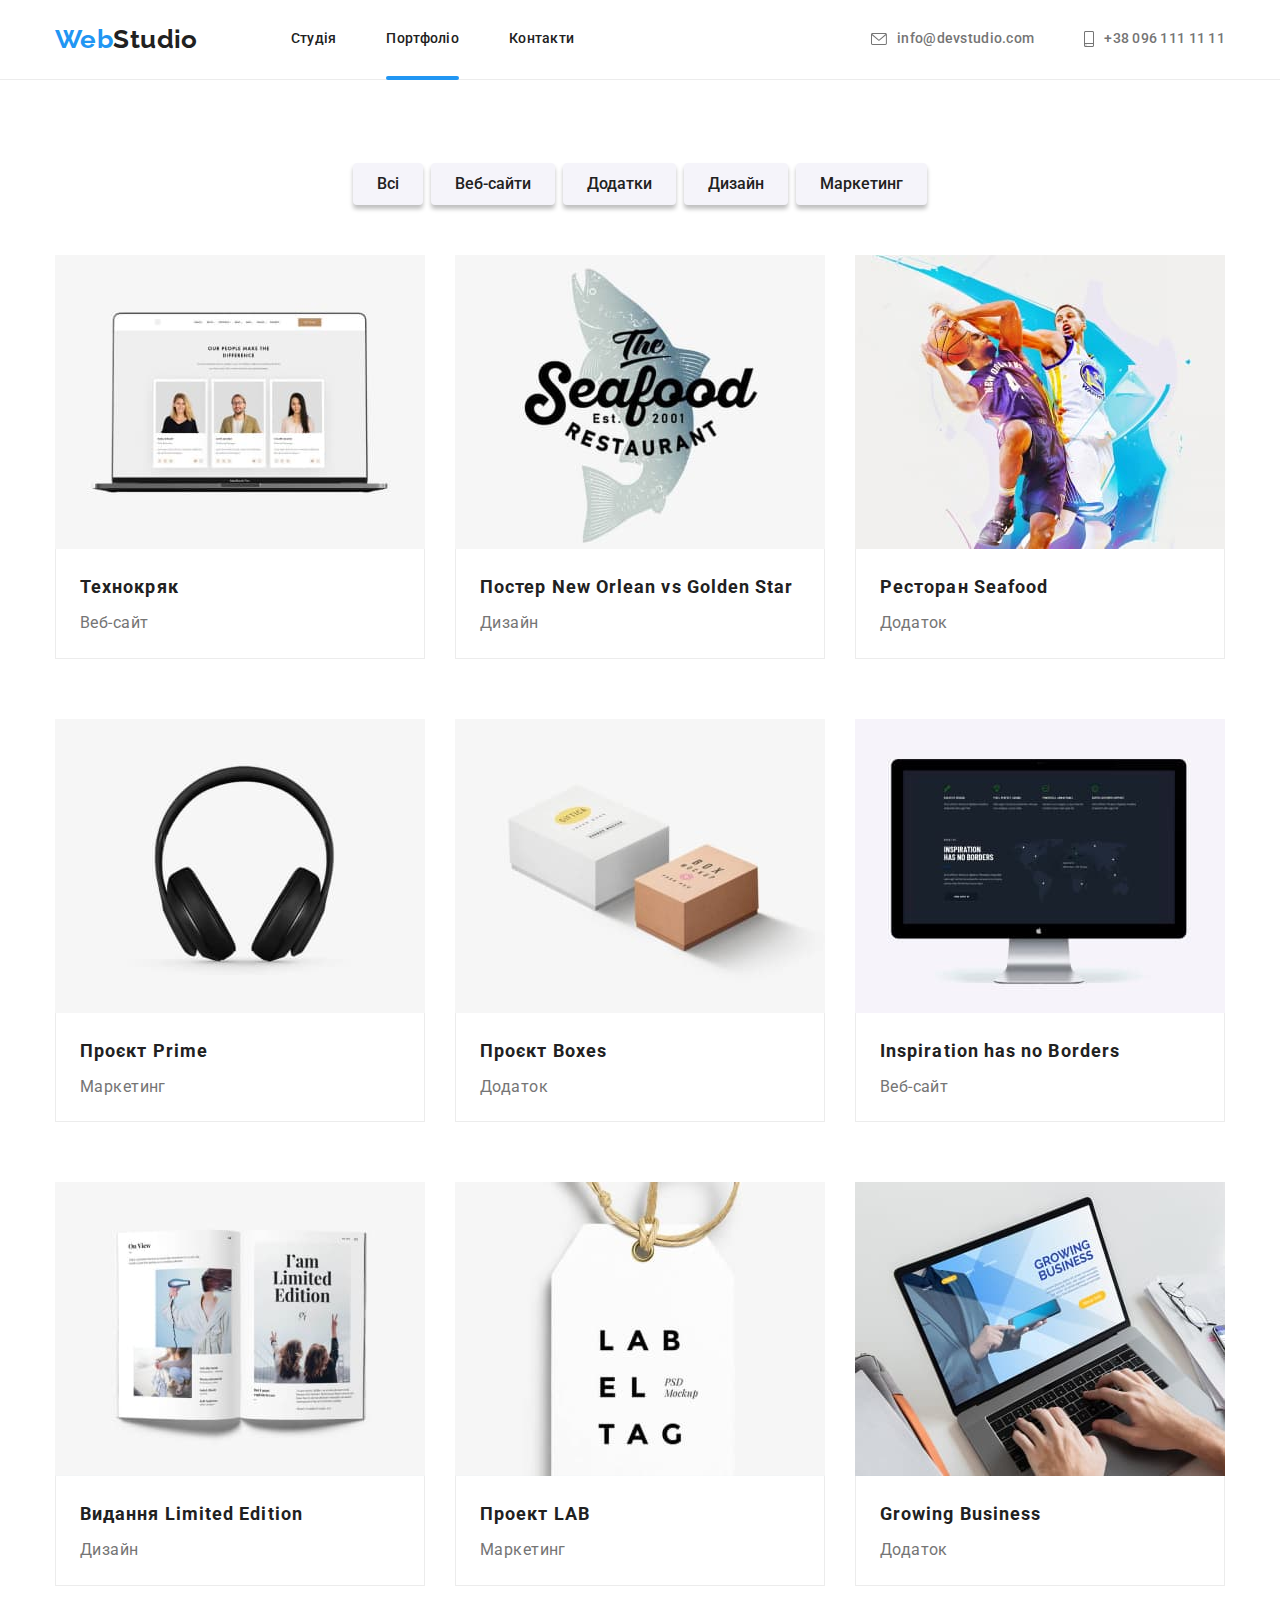
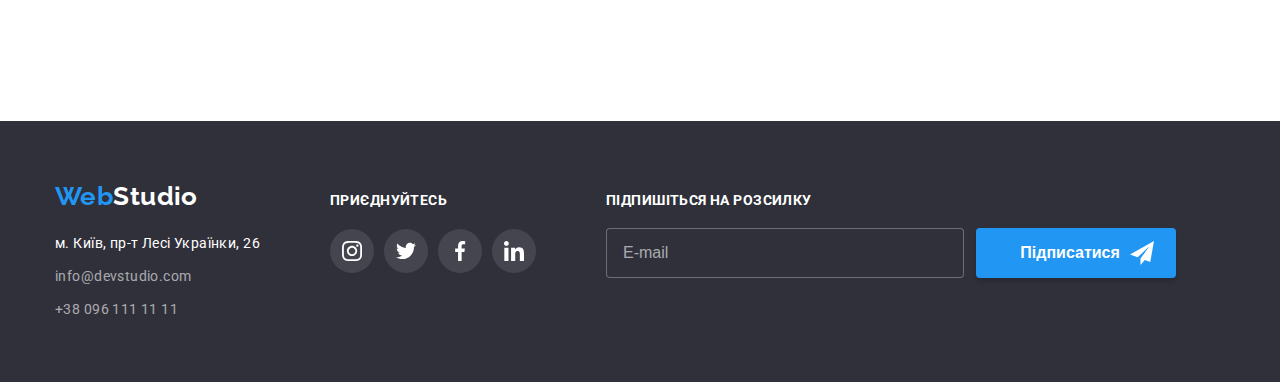
==== portfolio.html @ aa318223 "start" ====
<!DOCTYPE html>
<html lang="uk">
  <head>
    <meta charset="UTF-8" />
    <meta http-equiv="X-UA-Compatible" content="IE=edge" />
    <meta name="viewport" content="width=device-width, initial-scale=1.0" />
    <title>Портфоліо</title>
    <link rel="preconnect" href="https://fonts.googleapis.com" />
    <link rel="preconnect" href="https://fonts.gstatic.com" crossorigin />
    <link
      href="https://fonts.googleapis.com/css2?family=Raleway:wght@700&family=Roboto:wght@400;500;700;900&display=swap"
      rel="stylesheet"
    />
    <link rel="stylesheet" href="./css/styles.css" />
    <link rel="stylesheet" href="./css/main.min.css" />
  </head>
  <body>
    <!--header-->
    <header class="header-page">
      <div class="container">
        <a href="./index.html" class="logo header-logo "
          ><span class="web-logo">Web</span>Studio</a
        >
        <nav class="menu">
          <ul class="menu__list">
            <li class="menu__item">
              <a href="./index.html" class="menu__link menu__text">Студія</a>
            </li>
            <li class="menu__item">
              <a href="./portfolio.html" class="menu__link menu__text current-link"
                >Портфоліо</a
              >
            </li>
            <li class="menu__item">
              <a href="#" class="menu__link menu__text">Контакти</a>
            </li>
          </ul>
        </nav>
        <ul class="header-contacts__list">
          <li class="header-contacts__item">
            <a
              href="mailto:info@devstudio.com"
              class="header-contacts__mail-design menu__text link-design"
            >
              <svg class="header-contacts__icon header-contacts__icon--right" width="16" height="12">
                <use href="./img/icons.svg#icon-envelope"></use>
              </svg>
              info@devstudio.com</a
            >
          </li>
          <li class="header-contacts__item">
            <a href="tel:+380961111111" class="header-contacts__tel-design menu__text link-design">
              <svg class="header-contacts__icon header-contacts__icon--right" width="10" height="16">
                <use href="./img/icons.svg#icon-smartphone"></use>
              </svg>
              +38 096 111 11 11</a
            >
          </li>
        </ul>
      </div>
    </header>
    <main>
      <!--Фільтр робіт-->
      <section class="work-filtr">
        <div class="container">
          <!--Скритий заголовок-->
          <h1 class="work-filtr-title visual-hidden">Вибрати сферу робіт</h1>
          <ul class="work-filtr-list">
            <li class="work-filtr-item">
              <button type="button" class="btn-color btn-design">Всі</button>
            </li>
            <li class="work-filtr-item">
              <button type="button" class="btn-color btn-design">Веб-сайти</button>
            </li>
            <li class="work-filtr-item">
              <button type="button" class="btn-color btn-design">Додатки</button>
            </li>
            <li class="work-filtr-item">
              <button type="button" class="btn-color btn-design">Дизайн</button>
            </li>
            <li class="work-filtr-item">
              <button type="button" class="btn-color btn-design">Маркетинг</button>
            </li>
          </ul>
          <ul class="project-example-list">
            <li class="project-example-item">
              <a
                href="#"
                target="_blank"
                rel="noopener noreferrer"
                class="project-example-link"
              >
                <div class="card-wrap project-slider">
                  <img
                    class="work-image"
                    src="./img/img-5.jpg"
                    alt="Технокряк"
                    width="370"
                    height="294"
                  />
                  <p class="project-slider-text">
                    Ресурс пропонує комплексні пропозиції з різним рівнем функціоналу та
                    сервісів. Все це дозволить відвідувачу отримати вичерпні відомості про
                    компанію чи приватну особу.
                  </p>
                </div>
                <div class="text-border">
                  <h2 class="project-title">Технокряк</h2>
                  <p class="project-text">Веб-сайт</p>
                </div>
              </a>
            </li>
            <li class="project-example-item">
              <a
                href="#"
                target="_blank"
                rel="noopener noreferrer"
                class="project-example-link"
              >
                <div class="card-wrap project-slider">
                  <img
                    src="./img/img-6.jpg"
                    alt="Постер Нью-Орлеан"
                    width="370"
                    height="294"
                  />
                  <p class="project-slider-text">
                    Ресурс пропонує комплексні пропозиції з різним рівнем функціоналу та
                    сервісів. Все це дозволить відвідувачу отримати вичерпні відомості про
                    компанію чи приватну особу.
                  </p>
                </div>
                <div class="text-border">
                  <h2 class="project-title">Постер New Orlean vs Golden Star</h2>
                  <p class="project-text">Дизайн</p>
                </div>
              </a>
            </li>
            <li class="project-example-item">
              <a
                href="#"
                target="_blank"
                rel="noopener noreferrer"
                class="project-example-link"
              >
                <div class="card-wrap project-slider">
                  <img
                    src="./img/img-7.jpg"
                    alt="Ресторан рибний"
                    width="370"
                    height="294"
                  />
                  <p class="project-slider-text">
                    Ресурс пропонує комплексні пропозиції з різним рівнем функціоналу та
                    сервісів. Все це дозволить відвідувачу отримати вичерпні відомості про
                    компанію чи приватну особу.
                  </p>
                </div>
                <div class="text-border">
                  <h2 class="project-title">Ресторан Seafood</h2>
                  <p class="project-text">Додаток</p>
                </div>
              </a>
            </li>
            <li class="project-example-item">
              <a
                href="#"
                target="_blank"
                rel="noopener noreferrer"
                class="project-example-link"
              >
                <div class="card-wrap project-slider">
                  <img
                    src="./img/img-8.jpg"
                    alt="Проєкт прайм"
                    width="370"
                    height="294"
                  />
                  <p class="project-slider-text">
                    Ресурс пропонує комплексні пропозиції з різним рівнем функціоналу та
                    сервісів. Все це дозволить відвідувачу отримати вичерпні відомості про
                    компанію чи приватну особу.
                  </p>
                </div>
                <div class="text-border">
                  <h2 class="project-title">Проєкт Prime</h2>
                  <p class="project-text">Маркетинг</p>
                </div>
              </a>
            </li>
            <li class="project-example-item">
              <a
                href="#"
                target="_blank"
                rel="noopener noreferrer"
                class="project-example-link"
              >
                <div class="card-wrap project-slider">
                  <img
                    src="./img/img-9.jpg"
                    alt="Проєкт боксес"
                    width="370"
                    height="294"
                  />
                  <p class="project-slider-text">
                    Ресурс пропонує комплексні пропозиції з різним рівнем функціоналу та
                    сервісів. Все це дозволить відвідувачу отримати вичерпні відомості про
                    компанію чи приватну особу.
                  </p>
                </div>
                <div class="text-border">
                  <h2 class="project-title">Проєкт Boxes</h2>
                  <p class="project-text">Додаток</p>
                </div>
              </a>
            </li>
            <li class="project-example-item">
              <a
                href="#"
                target="_blank"
                rel="noopener noreferrer"
                class="project-example-link"
              >
                <div class="card-wrap project-slider">
                  <img
                    src="./img/img-10.jpg"
                    alt="у натхнення немає меж"
                    width="370"
                    height="294"
                  />
                  <p class="project-slider-text">
                    Ресурс пропонує комплексні пропозиції з різним рівнем функціоналу та
                    сервісів. Все це дозволить відвідувачу отримати вичерпні відомості про
                    компанію чи приватну особу.
                  </p>
                </div>
                <div class="text-border">
                  <h2 class="project-title">Inspiration has no Borders</h2>
                  <p class="project-text">Веб-сайт</p>
                </div>
              </a>
            </li>
            <li class="project-example-item">
              <a
                href="#"
                target="_blank"
                rel="noopener noreferrer"
                class="project-example-link"
              >
                <div class="card-wrap project-slider">
                  <img
                    src="./img/img-11.jpg"
                    alt="Видання лімітед едішн"
                    width="370"
                    height="294"
                  />
                  <p class="project-slider-text">
                    Ресурс пропонує комплексні пропозиції з різним рівнем функціоналу та
                    сервісів. Все це дозволить відвідувачу отримати вичерпні відомості про
                    компанію чи приватну особу.
                  </p>
                </div>
                <div class="text-border">
                  <h2 class="project-title">Видання Limited Edition</h2>
                  <p class="project-text">Дизайн</p>
                </div>
              </a>
            </li>
            <li class="project-example-item">
              <a
                href="#"
                target="_blank"
                rel="noopener noreferrer"
                class="project-example-link"
              >
                <div class="card-wrap project-slider">
                  <img src="./img/img-12.jpg" alt="Проект ЛАБ" width="370" height="294" />
                  <p class="project-slider-text">
                    Ресурс пропонує комплексні пропозиції з різним рівнем функціоналу та
                    сервісів. Все це дозволить відвідувачу отримати вичерпні відомості про
                    компанію чи приватну особу.
                  </p>
                </div>
                <div class="text-border">
                  <h2 class="project-title">Проект LAB</h2>
                  <p class="project-text">Маркетинг</p>
                </div>
              </a>
            </li>
            <li class="project-example-item">
              <a
                href="#"
                target="_blank"
                rel="noopener noreferrer"
                class="project-example-link"
              >
                <div class="card-wrap project-slider">
                  <img
                    src="./img/img-13.jpg"
                    alt="Зростаючий бізнес"
                    width="370"
                    height="294"
                  />
                  <p class="project-slider-text">
                    Ресурс пропонує комплексні пропозиції з різним рівнем функціоналу та
                    сервісів. Все це дозволить відвідувачу отримати вичерпні відомості про
                    компанію чи приватну особу.
                  </p>
                </div>
                <div class="text-border">
                  <h2 class="project-title">Growing Business</h2>
                  <p class="project-text">Додаток</p>
                </div>
              </a>
            </li>
          </ul>
        </div>
      </section>
    </main>
    <!--Футер-->
    <footer class="footer-design">
      <div class="container footer-section">
        <div class="footer-menu">
          <a href="./index.html" class="logo footer-menu__logo"
            ><span class="web-logo">Web</span>Studio</a
          >
          <address class="footer-address footer-address--top">
            <ul class="footer-address__list">
              <li class="footer-address__item">
                <a
                  class="footer-address__contacts link-design"
                  href="https://goo.gl/maps/CPtrU1FHBa2aNyZL9"
                  target="_blank"
                  rel="noopener noreferrer"
                >
                  <span class="footer-address__street">м. Київ, пр-т Лесі Українки, 26</span></a
                >
              </li>
              <li class="footer-address__item">
                <a
                  href="mailto:info@devstudio.com"
                  class="footer-address__mail footer-address--decoration"
                  >info@devstudio.com</a
                >
              </li>
              <li class="footer-address__item">
                <a href="tel:+380961111111" class="footer-address__tel footer-address--decoration"
                  >+38 096 111 11 11</a
                >
              </li>
            </ul>
          </address>
        </div>
        <div class="socials-section">
          <h2 class="socials-section__title">Приєднуйтесь</h2>
          <ul class="socials-section__list list">
            <li class="socials-section__item">
              <a href="#" class="socials-section__link link">
                <svg class="socials-section__icon" width="20" height="20">
                  <use href="./img/icons.svg#icon-instagram"></use></svg
              ></a>
            </li>
            <li>
              <a href="#" class="socials-section__link link">
                <svg class="socials-section__icon" width="20" height="20">
                  <use href="./img/icons.svg#icon-twitter"></use></svg
              ></a>
            </li>
            <li>
              <a href="#" class="socials-section__link link">
                <svg class="socials-section__icon" width="20" height="20">
                  <use href="./img/icons.svg#icon-facebook"></use></svg
              ></a>
            </li>
            <li>
              <a href="#" class="socials-section__link link">
                <svg class="socials-section__icon" width="20" height="20">
                  <use href="./img/icons.svg#icon-linkedin"></use></svg
              ></a>
            </li>
          </ul>
        </div>
        <div class="footer-subscr">
            <p class="footer-subscr__title">Підпишіться на розсилку</p>
            <form>
              <div class="footer-subscr__form footer-subscr__form--top">
              <input 
              type="mail" 
              name="user_email" 
              placeholder="E-mail" 
              class="footer-subscr__text footer-subscr__text--right"/>
            <button type="submit" class="footer-subscr__btn">Підписатися
            <svg class="footer-subscr__icon footer-subscr__icon--left" width="24" height="24">
              <use href="./img/icons.svg#icon-icon-send"></use>
            </svg>
          </button>
          </div>
        </form>
        </div>
      </div>
    </footer>
  </body>
</html>
---- css/main.min.css ----
:root{--color-one--: #ffffff;--color-two--: #2196f3;--color-three--: #212121;--color-four--: #757575;--color-five--: #f5f4fa}.checkbox-text span,.form-btn,.modal-button,.footer-subscr__btn,.socials-section__link,.footer-section,.our-clients__link,.team-member__soc-link,.properties__icon,.header-contacts__mail-design,.header-contacts__tel-design,.header-contacts__item,.header-page .container,.menu__list{display:flex;align-items:center}.socials-section__title,.properties__title,.menu__text{font-size:14px;line-height:1.14}html{box-sizing:border-box}*,*::after,*::before{box-sizing:border-box}body{font-family:"Roboto",sans-serif;font-size:14px;letter-spacing:.03em;color:var(--color-three--);background-color:var(--color-one--);margin:0}ul{list-style:none;padding:0;margin:0}img{display:block;max-width:100%;height:auto}.current-link{color:var(--color-two--)}.container{width:1200px;margin-right:auto;margin-left:auto;padding-left:15px;padding-right:15px}.header-page{height:80px;border-bottom:1px solid #ececec;padding-top:24px;padding-bottom:24px}.menu__text{font-weight:500;letter-spacing:.02em}.logo{font-family:Raleway,sans-serif;font-weight:700;font-size:26px;line-height:1.19;text-decoration:none}.footer-menu__logo,.web-logo{color:var(--color-one--)}.header-logo{color:var(--color-three--);margin-right:93px;align-items:center}.menu__item:not(:last-child){margin-right:50px}.header-page{-moz-column-gap:30px;column-gap:30px}.header-contacts__list{margin-left:auto}.header-page .header-contacts__list{display:flex;-moz-column-gap:50px;column-gap:50px}.header-contacts__item{background-color:rgba(0,0,0,0);justify-items:center;fill:var(--color-four--)}.header-contacts__item:hover,.header-contacts__item:focus{background-color:var(--color-one--);fill:var(--color-two--)}.header-contacts__icon--right{margin-right:10px}.link-design{color:var(--color-four--);text-decoration:none;transition:background-color 250ms cubic-bezier(0.4, 0, 0.2, 1)}.menu__link{color:var(--color-three--);display:block;text-decoration:none;position:relative;transition:background-color 250ms cubic-bezier(0.4, 0, 0.2, 1)}.menu__link.current-link::after{content:"";display:block;width:100%;height:4px;border-radius:2px;background-color:var(--color-two--);position:absolute;left:0;bottom:-33px}.menu__link:hover,.menu__link:focus,.web-logo,.link-design:hover,.link-design:focus,.mail-design:hover,.mail-design:focus,.tel-design:hover,.tel-design:focus{color:var(--color-two--)}.mail-design,.tel-design{color:var(--color-four--)}.heroe-section{height:600px;background-image:linear-gradient(rgba(47, 48, 58, 0.4), rgba(47, 48, 58, 0.4)),url(../img/hero-bg.jpg);background-color:#c4c4c4;padding:200px 0px;text-align:center;margin-left:auto;margin-right:auto}.heroe-section__title{font-weight:900;font-size:44px;line-height:1.36;letter-spacing:.06em;text-transform:uppercase;color:var(--color-one--);max-width:696px;display:inline-block;margin:0}.heroe-section__container{width:696px}.heroe-section__button{font-family:inherit;font-weight:700;font-size:16px;line-height:1.87;letter-spacing:.06em;color:var(--color-one--);background-color:var(--color-two--);cursor:pointer;border-radius:4px;border:rgba(0,0,0,0);padding:10px 25px;display:inline-block;text-align:center;transition:background-color 250ms cubic-bezier(0.4, 0, 0.2, 1)}.heroe-section__button--top{margin-top:30px}.heroe-section__button:hover,.heroe-section__button:focus{background-color:#188ce8;box-shadow:0px 4px 4px rgba(0,0,0,.25)}.visual-hidden{position:absolute;white-space:nowrap;width:1px;height:1px;overflow:hidden;border:0;padding:0;clip:rect(0 0 0 0);-webkit-clip-path:inset(50%);clip-path:inset(50%);margin:-1px}.activity__title{font-family:inherit;font-weight:700;font-size:36px;line-height:1.16}.activity__title--position{margin-top:0;margin-bottom:50px;text-align:center}.properties{padding-top:57px;padding-bottom:94px}.properties__list{display:flex;-moz-column-gap:30px;column-gap:30px}.properties__list .properties__item{width:calc((100% - 90px)/4);justify-content:center}.properties__title{font-weight:700;text-transform:uppercase}.properties__title--down-position{margin-bottom:10px}.properties__text{font-weight:400;font-size:14px;line-height:1.71;color:var(--color-four--);margin-bottom:0;margin-top:0}.properties__icon{margin-bottom:30px;background-color:#f5f4fa;border-radius:4px;margin-left:auto;margin-right:auto;justify-content:center;width:270px;height:120px}.activity{padding-bottom:94px}.activity__list{display:flex;-moz-column-gap:30px;column-gap:30px;flex-direction:row}.activity__text{display:flex;font-family:inherit;font-size:14px;font-weight:700;text-transform:uppercase;line-height:1.17;color:var(--color-one--);background-color:rgba(47,48,58,.8);height:70px;width:100%;margin:0;padding-top:27px;padding-bottom:27px;justify-content:center;position:absolute;bottom:0;right:0}.activity__item{width:calc((100% - 60px)/3);position:relative}.team-section{background-color:var(--color-five--);padding-bottom:94px;padding-top:94px}.team-section__title{font-family:inherit;font-weight:700;font-size:36px;line-height:1.16}.team-section__title--position{margin-top:0;margin-bottom:50px;text-align:center}.team__list{display:flex;-moz-column-gap:30px;column-gap:30px}.team__item{background-color:#fff;width:calc((100% - 90px)/4);border-bottom-left-radius:4px;border-bottom-right-radius:4px;box-shadow:0px 1px 3px rgba(0,0,0,.12),0px 1px 1px rgba(0,0,0,.14),0px 2px 1px rgba(0,0,0,.2)}.team-member{padding-bottom:30px;padding-top:30px}.team-member__soc-list{display:flex;justify-content:center;gap:10px}.team-member__soc-icon{fill:#afb1b8;transition:fill 250ms cubic-bezier(0.4, 0, 0.2, 1)}.team-member__soc-link{width:44px;height:44px;border-radius:50%;background-color:rgba(0,0,0,0);justify-content:center;transition:background-color 250ms cubic-bezier(0.4, 0, 0.2, 1),fill 250ms cubic-bezier(0.4, 0, 0.2, 1)}.team-member__soc-link:hover,.team-member__soc-link:focus{background-color:var(--color-two--)}.team-member__soc-link:hover .team-member__soc-icon,.team-member__soc-link:focus .team-member__soc-icon{fill:#fff}.team-member__name{font-weight:500;font-size:16px;line-height:1.18;margin-top:0;text-align:center}.team-member__name--bottom{margin-bottom:10px}.team-member__position{font-size:16px;line-height:1.18;color:var(--color-four--);margin:0;text-align:center}.team-member__position--bottom{margin-bottom:16px}.our-clients{padding-top:94px;padding-bottom:94px}.our-clients_title{font-family:inherit;font-weight:700;font-size:36px;line-height:1.16}.our-clients_title--position{margin-top:0;margin-bottom:50px;text-align:center}.our-clients__list{display:flex;-moz-column-gap:30px;column-gap:30px}.our-clients__item{width:170px}.our-clients__link{border:1px solid #afb1b8;border-radius:4px;width:100%;height:92px;justify-content:center;fill:#afb1b8;transition:background-color 250ms cubic-bezier(0.4, 0, 0.2, 1),fill 250ms cubic-bezier(0.4, 0, 0.2, 1),border 250ms cubic-bezier(0.4, 0, 0.2, 1)}.our-clients__link:hover,.our-clients__link:focus{fill:var(--color-two--);border:1px solid var(--color-two--)}.footer-design{background-color:#2f303a;padding-top:60px;padding-bottom:60px}.footer-section{align-items:baseline;gap:70px}.footer-address__item:not(:last-child){margin-top:0px;margin-bottom:9px}.footer-address--top{margin-top:20px}.footer-address__contacts{font-family:inherit;font-size:14px;line-height:1.71;display:inline-block}.footer-address__street{color:var(--color-one--);font-style:normal;transition:color 250ms cubic-bezier(0.4, 0, 0.2, 1)}.footer-address__mail,.footer-address__tel{font-family:inherit;font-style:normal;font-size:14px;line-height:1.71;color:rgba(255,255,255,.6);transition:color 250ms cubic-bezier(0.4, 0, 0.2, 1)}.footer-address--decoration{text-decoration:none}.footer-address__mail:hover,.footer-address__mail:focus,.footer-address__tel:hover,.footer-address__tel:focus,.footer-address__street:hover,.footer-address__street:focus{color:var(--color-two--)}.socials-section{width:206px}.socials-section__title{font-family:inherit;font-weight:700;color:var(--color-one--);text-transform:uppercase;justify-content:center;margin-top:0;margin-bottom:0}.socials-section__list{display:flex;justify-content:center;-moz-column-gap:10px;column-gap:10px;margin-top:20px}.socials-section__icon{fill:var(--color-one--)}.socials-section__link{width:44px;height:44px;border-radius:50%;background-color:rgba(255,255,255,.1);justify-content:center;transition:background-color 250ms cubic-bezier(0.4, 0, 0.2, 1),fill 250ms cubic-bezier(0.4, 0, 0.2, 1)}.socials-section__link:hover,.socials-section__link:focus{background-color:var(--color-two--)}.socials-section__link:hover .socials-section__icon,.socials-section__link:focus .socials-section__icon{fill:#fff}.footer-subscr__form{display:flex;width:570px}.footer-subscr__form--top{margin-top:20px}.footer-subscr__title{font-size:14px;font-weight:700;color:var(--color-one--);margin-top:0;margin-bottom:0px;text-transform:uppercase}.footer-subscr__text{display:block;width:358px;height:50px;color:var(--color-one--);background-color:#2f303a;border:1px solid rgba(255,255,255,.3);border-radius:4px;padding-left:16px;padding-top:15px;padding-bottom:15px}.footer-subscr__text--right{margin-right:12px}.footer-subscr__text:focus{border:1px solid var(--color-two--);outline:rgba(0,0,0,0)}.footer-subscr__text::-moz-placeholder{font-size:16px;color:rgba(255,255,255,.6)}.footer-subscr__text:-ms-input-placeholder{font-size:16px;color:rgba(255,255,255,.6)}.footer-subscr__text::placeholder{font-size:16px;color:rgba(255,255,255,.6)}.footer-subscr__icon--left{margin-left:10px}.footer-subscr__btn{width:200px;height:50px;background-color:var(--color-two--);color:var(--color-one--);fill:currentColor;font-size:16px;font-weight:700;border-radius:4px;box-shadow:0px 4px 4px rgba(0,0,0,.15);border-color:rgba(0,0,0,0);justify-content:center;padding-left:28px;cursor:pointer}.backdrop{width:100%;height:100%;top:0;background-color:rgba(0,0,0,.2);position:fixed;transition:opacity 500ms cubic-bezier(0.25, 0.46, 0.45, 0.94),visibility 500ms}.btn-design{font-family:inherit;font-size:16px;line-height:1.62;font-weight:500;background:var(--color-five--);color:var(--color-three--);cursor:pointer;border-radius:4px;border-color:rgba(0,0,0,0);padding:6px 22px;display:inline-block;text-align:center;box-shadow:0px 4px 4px rgba(0,0,0,.25);transition:color 250ms cubic-bezier(0.4, 0, 0.2, 1),background-color 250ms cubic-bezier(0.4, 0, 0.2, 1),box-shadow 250ms cubic-bezier(0.4, 0, 0.2, 1),border-radius 250ms cubic-bezier(0.4, 0, 0.2, 1)}.btn-design:hover,.btn-design:focus{color:var(--color-one--);background-color:var(--color-two--);box-shadow:0px 3px 1px rgba(0,0,0,.1),0px 1px 2px rgba(0,0,0,.08),0px 2px 2px rgba(0,0,0,.12);border-radius:4px}.work-filtr{padding-top:83px;padding-bottom:105px}.work-filtr-list{display:flex;justify-content:center;margin-bottom:50px;-moz-column-gap:8px;column-gap:8px}.project-example-list{display:flex;flex-wrap:wrap;gap:30px}.project-example-link{display:block}.project-example-link:hover .project-slider-text,.project-example-link:focus .project-slider-text{transform:translateY(0)}.project-example-item{width:calc((100% - 60px)/3);margin-bottom:30px}.project-example-item:hover,.project-example-item:focus .project-slider-text{box-shadow:0px 1px 1px rgba(0,0,0,.12),0px 4px 4px rgba(0,0,0,.06),1x 4px 6px rgba(0,0,0,.16)}.project-slider{position:relative;overflow:hidden}.project-slider-text{font-family:inherit;position:absolute;display:block;top:0;left:0;font-size:18px;font-weight:400;line-height:1.55;background-color:var(--color-two--);color:var(--color-one--);margin:0;height:100%;padding:63px 24px;transform:translateY(100%);transition:transform 300ms cubic-bezier(0.4, 0, 0.2, 1)}.text-border{border-right:1px solid #ececec;border-left:1px solid #ececec;border-bottom:1px solid #ececec;padding:20px 24px}.project-text{font-size:16px;line-height:1.8;color:var(--color-four--);margin-top:0;margin-bottom:0}.project-title{font-weight:700;font-size:18px;line-height:2;letter-spacing:.06em;color:var(--color-three--);margin-bottom:4px;margin-top:0}a{text-decoration:none}.modal-window{width:528px;background-color:var(--color-one--);border-radius:4px;position:absolute;top:50%;left:50%;transform:translate(-50%, -50%) scale(1) rotate(0);transition:transform 400ms linear,height 500ms linear;padding:40px}.backdrop.is-hidden .modal-window{transform:translate(-50%, -50%) scale(0) rotate(-180deg);transition:transform 400ms linear}.modal-button{justify-content:center;position:absolute;top:8px;right:8px;height:30px;width:30px;border-radius:50%;background-color:var(--color-one--);border:1px solid rgba(0,0,0,.1);box-shadow:0px 1px 3px rgba(0,0,0,.12),0px 1px 1px rgba(0,0,0,.14),0px 2px 1px rgba(0,0,0,.2)}.modal-button:hover,.modal-button:focus{fill:var(--color-two--)}.modal-icon{transition:fill 250ms cubic-bezier(0.4, 0, 0.2, 1)}.is-hidden{opacity:0;visibility:hidden;pointer-events:none}.modal-title{font-size:20px;color:var(--color-three--);display:block;text-align:center;margin-bottom:12px;margin-top:0}.input-form{display:block;width:100%;height:40px;border-radius:4px;border:1px solid rgba(33,33,33,.2);font-size:12px;padding-left:42px;transition:border 250ms cubic-bezier(0.4, 0, 0.2, 1)}.input-form:focus{border:1px solid var(--color-two--);outline:rgba(0,0,0,0)}.input-form:focus+.input-icon{fill:var(--color-two--)}.input-title{display:block;font-size:12px;color:var(--color-four--);margin-bottom:4px}.input-form-comment{display:block;font-size:12px;color:var(--color-four--);height:120px;width:100%;border-radius:4px;border:1px solid rgba(33,33,33,.2);margin-bottom:20px;padding:12px 16px;transition:border 250ms cubic-bezier(0.4, 0, 0.2, 1)}.input-form-comment:focus{border:1px solid var(--color-two--);outline:rgba(0,0,0,0)}.input-form-comment::-moz-placeholder{display:block;font-size:12px;color:rgba(117,117,117,.5)}.input-form-comment:-ms-input-placeholder{display:block;font-size:12px;color:rgba(117,117,117,.5)}.input-form-comment::placeholder{display:block;font-size:12px;color:rgba(117,117,117,.5)}.form-btn{color:var(--color-one--);font-size:16px;background-color:var(--color-two--);letter-spacing:.06em;justify-content:center;border-color:rgba(0,0,0,0);border-radius:4px;box-shadow:0px 4px 4px rgba(0,0,0,.25);width:200px;height:50px;margin-left:auto;margin-right:auto;cursor:pointer;transition:background-color 250ms cubic-bezier(0.4, 0, 0.2, 1),box-shadow 250ms cubic-bezier(0.4, 0, 0.2, 1),border-radius 250ms cubic-bezier(0.4, 0, 0.2, 1)}.form-btn:hover,.form-btn:focus{background-color:#188ce8;box-shadow:0px 4px 4px rgba(0,0,0,.15)}.input-field{align-items:center}.input-field:not(:last-of-type){margin-bottom:10px;position:relative}.input-field:last-of-type{margin-bottom:30px}.input-wrap{position:relative}.input-icon{position:absolute;left:12px;top:50%;transform:translateY(-50%);transition:fill 250ms cubic-bezier(0.4, 0, 0.2, 1)}.checkbox-text{font-size:14px;color:var(--color-four--);display:flex;justify-content:center}.checkbox-text span{width:16px;height:15px;border:2px solid var(--color-three--);border-radius:3px;margin-right:7px;justify-content:center;transition:background-color 250ms cubic-bezier(0.4, 0, 0.2, 1)}.checkbox-text .agr-cond{text-decoration:underline;color:var(--color-two--);display:flex;padding-left:2px}.agr-cond:visited{color:var(--color-two--)}.input-check{-webkit-appearance:none;-moz-appearance:none;appearance:none;transition:fill 250ms cubic-bezier(0.4, 0, 0.2, 1),border-color 250ms cubic-bezier(0.4, 0, 0.2, 1)}.input-check:checked+.checkbox-text span{background-color:var(--color-two--);filter:drop-shadow(0px 4px 4px rgba(0, 0, 0, 0.25));border:none}.input-check:checked+.checkbox-text .check-icon{fill:var(--color-one--)}.check-icon{fill:rgba(0,0,0,0);transition:fill 250ms cubic-bezier(0.4, 0, 0.2, 1)}.input-check:hover+.checkbox-text span{fill:var(--color-one--);border-color:var(--color-two--)}/*# sourceMappingURL=main.min.css.map */
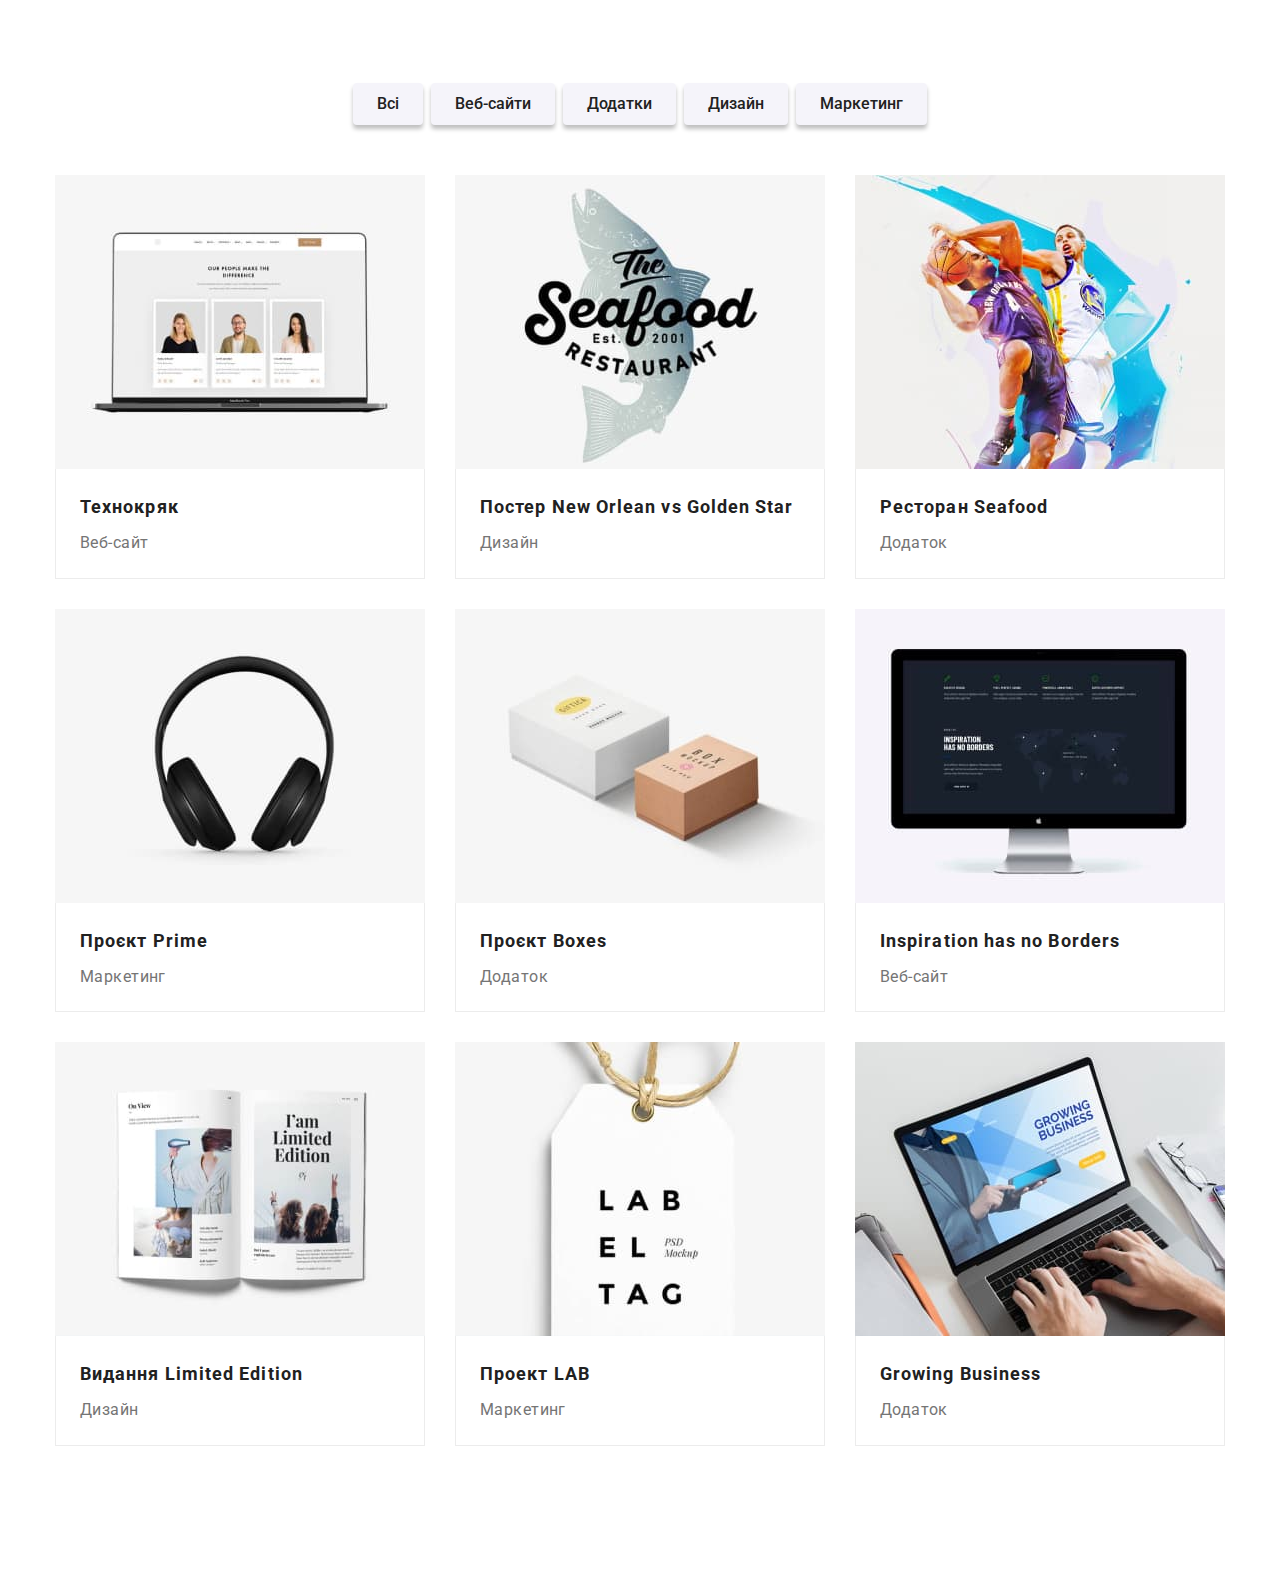
==== commit cadb6b50: "work-list adaptive" ====
--- a/portfolio.html
+++ b/portfolio.html
@@ -11,12 +11,11 @@
       href="https://fonts.googleapis.com/css2?family=Raleway:wght@700&family=Roboto:wght@400;500;700;900&display=swap"
       rel="stylesheet"
     />
-    <link rel="stylesheet" href="./css/styles.css" />
     <link rel="stylesheet" href="./css/main.min.css" />
   </head>
   <body>
     <!--header-->
-    <header class="header-page">
+    <!-- <header class="header-page">
       <div class="container">
         <a href="./index.html" class="logo header-logo "
           ><span class="web-logo">Web</span>Studio</a
@@ -58,37 +57,37 @@
           </li>
         </ul>
       </div>
-    </header>
+    </header> -->
     <main>
       <!--Фільтр робіт-->
       <section class="work-filtr">
         <div class="container">
           <!--Скритий заголовок-->
-          <h1 class="work-filtr-title visual-hidden">Вибрати сферу робіт</h1>
-          <ul class="work-filtr-list">
-            <li class="work-filtr-item">
+          <h1 class="work-filtr__title visual-hidden">Вибрати сферу робіт</h1>
+          <ul class="work-filtr__list">
+            <li class="work-filtr__item">
               <button type="button" class="btn-color btn-design">Всі</button>
             </li>
-            <li class="work-filtr-item">
+            <li class="work-filtr__item">
               <button type="button" class="btn-color btn-design">Веб-сайти</button>
             </li>
-            <li class="work-filtr-item">
+            <li class="work-filtr__item">
               <button type="button" class="btn-color btn-design">Додатки</button>
             </li>
-            <li class="work-filtr-item">
+            <li class="work-filtr__item">
               <button type="button" class="btn-color btn-design">Дизайн</button>
             </li>
-            <li class="work-filtr-item">
+            <li class="work-filtr__item">
               <button type="button" class="btn-color btn-design">Маркетинг</button>
             </li>
           </ul>
-          <ul class="project-example-list">
-            <li class="project-example-item">
-              <a
-                href="#"
-                target="_blank"
-                rel="noopener noreferrer"
-                class="project-example-link"
+          <ul class="project-example__list">
+            <li class="project-example__item">
+              <a
+                href="#"
+                target="_blank"
+                rel="noopener noreferrer"
+                class="project-example__link"
               >
                 <div class="card-wrap project-slider">
                   <img
@@ -98,7 +97,7 @@
                     width="370"
                     height="294"
                   />
-                  <p class="project-slider-text">
+                  <p class="project-slider__text">
                     Ресурс пропонує комплексні пропозиції з різним рівнем функціоналу та
                     сервісів. Все це дозволить відвідувачу отримати вичерпні відомості про
                     компанію чи приватну особу.
@@ -110,12 +109,12 @@
                 </div>
               </a>
             </li>
-            <li class="project-example-item">
-              <a
-                href="#"
-                target="_blank"
-                rel="noopener noreferrer"
-                class="project-example-link"
+            <li class="project-example__item">
+              <a
+                href="#"
+                target="_blank"
+                rel="noopener noreferrer"
+                class="project-example__link"
               >
                 <div class="card-wrap project-slider">
                   <img
@@ -124,7 +123,7 @@
                     width="370"
                     height="294"
                   />
-                  <p class="project-slider-text">
+                  <p class="project-slider__text">
                     Ресурс пропонує комплексні пропозиції з різним рівнем функціоналу та
                     сервісів. Все це дозволить відвідувачу отримати вичерпні відомості про
                     компанію чи приватну особу.
@@ -136,12 +135,12 @@
                 </div>
               </a>
             </li>
-            <li class="project-example-item">
-              <a
-                href="#"
-                target="_blank"
-                rel="noopener noreferrer"
-                class="project-example-link"
+            <li class="project-example__item">
+              <a
+                href="#"
+                target="_blank"
+                rel="noopener noreferrer"
+                class="project-example__link"
               >
                 <div class="card-wrap project-slider">
                   <img
@@ -150,7 +149,7 @@
                     width="370"
                     height="294"
                   />
-                  <p class="project-slider-text">
+                  <p class="project-slider__text">
                     Ресурс пропонує комплексні пропозиції з різним рівнем функціоналу та
                     сервісів. Все це дозволить відвідувачу отримати вичерпні відомості про
                     компанію чи приватну особу.
@@ -162,12 +161,12 @@
                 </div>
               </a>
             </li>
-            <li class="project-example-item">
-              <a
-                href="#"
-                target="_blank"
-                rel="noopener noreferrer"
-                class="project-example-link"
+            <li class="project-example__item">
+              <a
+                href="#"
+                target="_blank"
+                rel="noopener noreferrer"
+                class="project-example__link"
               >
                 <div class="card-wrap project-slider">
                   <img
@@ -176,7 +175,7 @@
                     width="370"
                     height="294"
                   />
-                  <p class="project-slider-text">
+                  <p class="project-slider__text">
                     Ресурс пропонує комплексні пропозиції з різним рівнем функціоналу та
                     сервісів. Все це дозволить відвідувачу отримати вичерпні відомості про
                     компанію чи приватну особу.
@@ -188,12 +187,12 @@
                 </div>
               </a>
             </li>
-            <li class="project-example-item">
-              <a
-                href="#"
-                target="_blank"
-                rel="noopener noreferrer"
-                class="project-example-link"
+            <li class="project-example__item">
+              <a
+                href="#"
+                target="_blank"
+                rel="noopener noreferrer"
+                class="project-example__link"
               >
                 <div class="card-wrap project-slider">
                   <img
@@ -202,7 +201,7 @@
                     width="370"
                     height="294"
                   />
-                  <p class="project-slider-text">
+                  <p class="project-slider__text">
                     Ресурс пропонує комплексні пропозиції з різним рівнем функціоналу та
                     сервісів. Все це дозволить відвідувачу отримати вичерпні відомості про
                     компанію чи приватну особу.
@@ -214,12 +213,12 @@
                 </div>
               </a>
             </li>
-            <li class="project-example-item">
-              <a
-                href="#"
-                target="_blank"
-                rel="noopener noreferrer"
-                class="project-example-link"
+            <li class="project-example__item">
+              <a
+                href="#"
+                target="_blank"
+                rel="noopener noreferrer"
+                class="project-example__link"
               >
                 <div class="card-wrap project-slider">
                   <img
@@ -228,7 +227,7 @@
                     width="370"
                     height="294"
                   />
-                  <p class="project-slider-text">
+                  <p class="project-slider__text">
                     Ресурс пропонує комплексні пропозиції з різним рівнем функціоналу та
                     сервісів. Все це дозволить відвідувачу отримати вичерпні відомості про
                     компанію чи приватну особу.
@@ -240,12 +239,12 @@
                 </div>
               </a>
             </li>
-            <li class="project-example-item">
-              <a
-                href="#"
-                target="_blank"
-                rel="noopener noreferrer"
-                class="project-example-link"
+            <li class="project-example__item">
+              <a
+                href="#"
+                target="_blank"
+                rel="noopener noreferrer"
+                class="project-example__link"
               >
                 <div class="card-wrap project-slider">
                   <img
@@ -254,7 +253,7 @@
                     width="370"
                     height="294"
                   />
-                  <p class="project-slider-text">
+                  <p class="project-slider__text">
                     Ресурс пропонує комплексні пропозиції з різним рівнем функціоналу та
                     сервісів. Все це дозволить відвідувачу отримати вичерпні відомості про
                     компанію чи приватну особу.
@@ -266,16 +265,16 @@
                 </div>
               </a>
             </li>
-            <li class="project-example-item">
-              <a
-                href="#"
-                target="_blank"
-                rel="noopener noreferrer"
-                class="project-example-link"
+            <li class="project-example__item">
+              <a
+                href="#"
+                target="_blank"
+                rel="noopener noreferrer"
+                class="project-example__link"
               >
                 <div class="card-wrap project-slider">
                   <img src="./img/img-12.jpg" alt="Проект ЛАБ" width="370" height="294" />
-                  <p class="project-slider-text">
+                  <p class="project-slider__text">
                     Ресурс пропонує комплексні пропозиції з різним рівнем функціоналу та
                     сервісів. Все це дозволить відвідувачу отримати вичерпні відомості про
                     компанію чи приватну особу.
@@ -287,12 +286,12 @@
                 </div>
               </a>
             </li>
-            <li class="project-example-item">
-              <a
-                href="#"
-                target="_blank"
-                rel="noopener noreferrer"
-                class="project-example-link"
+            <li class="project-example__item">
+              <a
+                href="#"
+                target="_blank"
+                rel="noopener noreferrer"
+                class="project-example__link"
               >
                 <div class="card-wrap project-slider">
                   <img
@@ -301,7 +300,7 @@
                     width="370"
                     height="294"
                   />
-                  <p class="project-slider-text">
+                  <p class="project-slider__text">
                     Ресурс пропонує комплексні пропозиції з різним рівнем функціоналу та
                     сервісів. Все це дозволить відвідувачу отримати вичерпні відомості про
                     компанію чи приватну особу.
@@ -318,7 +317,7 @@
       </section>
     </main>
     <!--Футер-->
-    <footer class="footer-design">
+    <!-- <footer class="footer-design">
       <div class="container footer-section">
         <div class="footer-menu">
           <a href="./index.html" class="logo footer-menu__logo"
@@ -398,6 +397,6 @@
         </form>
         </div>
       </div>
-    </footer>
+    </footer> -->
   </body>
 </html>
--- a/css/main.min.css
+++ b/css/main.min.css
@@ -1 +1 @@
-:root{--color-one--: #ffffff;--color-two--: #2196f3;--color-three--: #212121;--color-four--: #757575;--color-five--: #f5f4fa}.checkbox-text span,.form-btn,.modal-button,.footer-subscr__btn,.socials-section__link,.footer-section,.our-clients__link,.team-member__soc-link,.properties__icon,.header-contacts__mail-design,.header-contacts__tel-design,.header-contacts__item,.header-page .container,.menu__list{display:flex;align-items:center}.socials-section__title,.properties__title,.menu__text{font-size:14px;line-height:1.14}html{box-sizing:border-box}*,*::after,*::before{box-sizing:border-box}body{font-family:"Roboto",sans-serif;font-size:14px;letter-spacing:.03em;color:var(--color-three--);background-color:var(--color-one--);margin:0}ul{list-style:none;padding:0;margin:0}img{display:block;max-width:100%;height:auto}.current-link{color:var(--color-two--)}.container{width:1200px;margin-right:auto;margin-left:auto;padding-left:15px;padding-right:15px}.header-page{height:80px;border-bottom:1px solid #ececec;padding-top:24px;padding-bottom:24px}.menu__text{font-weight:500;letter-spacing:.02em}.logo{font-family:Raleway,sans-serif;font-weight:700;font-size:26px;line-height:1.19;text-decoration:none}.footer-menu__logo,.web-logo{color:var(--color-one--)}.header-logo{color:var(--color-three--);margin-right:93px;align-items:center}.menu__item:not(:last-child){margin-right:50px}.header-page{-moz-column-gap:30px;column-gap:30px}.header-contacts__list{margin-left:auto}.header-page .header-contacts__list{display:flex;-moz-column-gap:50px;column-gap:50px}.header-contacts__item{background-color:rgba(0,0,0,0);justify-items:center;fill:var(--color-four--)}.header-contacts__item:hover,.header-contacts__item:focus{background-color:var(--color-one--);fill:var(--color-two--)}.header-contacts__icon--right{margin-right:10px}.link-design{color:var(--color-four--);text-decoration:none;transition:background-color 250ms cubic-bezier(0.4, 0, 0.2, 1)}.menu__link{color:var(--color-three--);display:block;text-decoration:none;position:relative;transition:background-color 250ms cubic-bezier(0.4, 0, 0.2, 1)}.menu__link.current-link::after{content:"";display:block;width:100%;height:4px;border-radius:2px;background-color:var(--color-two--);position:absolute;left:0;bottom:-33px}.menu__link:hover,.menu__link:focus,.web-logo,.link-design:hover,.link-design:focus,.mail-design:hover,.mail-design:focus,.tel-design:hover,.tel-design:focus{color:var(--color-two--)}.mail-design,.tel-design{color:var(--color-four--)}.heroe-section{height:600px;background-image:linear-gradient(rgba(47, 48, 58, 0.4), rgba(47, 48, 58, 0.4)),url(../img/hero-bg.jpg);background-color:#c4c4c4;padding:200px 0px;text-align:center;margin-left:auto;margin-right:auto}.heroe-section__title{font-weight:900;font-size:44px;line-height:1.36;letter-spacing:.06em;text-transform:uppercase;color:var(--color-one--);max-width:696px;display:inline-block;margin:0}.heroe-section__container{width:696px}.heroe-section__button{font-family:inherit;font-weight:700;font-size:16px;line-height:1.87;letter-spacing:.06em;color:var(--color-one--);background-color:var(--color-two--);cursor:pointer;border-radius:4px;border:rgba(0,0,0,0);padding:10px 25px;display:inline-block;text-align:center;transition:background-color 250ms cubic-bezier(0.4, 0, 0.2, 1)}.heroe-section__button--top{margin-top:30px}.heroe-section__button:hover,.heroe-section__button:focus{background-color:#188ce8;box-shadow:0px 4px 4px rgba(0,0,0,.25)}.visual-hidden{position:absolute;white-space:nowrap;width:1px;height:1px;overflow:hidden;border:0;padding:0;clip:rect(0 0 0 0);-webkit-clip-path:inset(50%);clip-path:inset(50%);margin:-1px}.activity__title{font-family:inherit;font-weight:700;font-size:36px;line-height:1.16}.activity__title--position{margin-top:0;margin-bottom:50px;text-align:center}.properties{padding-top:57px;padding-bottom:94px}.properties__list{display:flex;-moz-column-gap:30px;column-gap:30px}.properties__list .properties__item{width:calc((100% - 90px)/4);justify-content:center}.properties__title{font-weight:700;text-transform:uppercase}.properties__title--down-position{margin-bottom:10px}.properties__text{font-weight:400;font-size:14px;line-height:1.71;color:var(--color-four--);margin-bottom:0;margin-top:0}.properties__icon{margin-bottom:30px;background-color:#f5f4fa;border-radius:4px;margin-left:auto;margin-right:auto;justify-content:center;width:270px;height:120px}.activity{padding-bottom:94px}.activity__list{display:flex;-moz-column-gap:30px;column-gap:30px;flex-direction:row}.activity__text{display:flex;font-family:inherit;font-size:14px;font-weight:700;text-transform:uppercase;line-height:1.17;color:var(--color-one--);background-color:rgba(47,48,58,.8);height:70px;width:100%;margin:0;padding-top:27px;padding-bottom:27px;justify-content:center;position:absolute;bottom:0;right:0}.activity__item{width:calc((100% - 60px)/3);position:relative}.team-section{background-color:var(--color-five--);padding-bottom:94px;padding-top:94px}.team-section__title{font-family:inherit;font-weight:700;font-size:36px;line-height:1.16}.team-section__title--position{margin-top:0;margin-bottom:50px;text-align:center}.team__list{display:flex;-moz-column-gap:30px;column-gap:30px}.team__item{background-color:#fff;width:calc((100% - 90px)/4);border-bottom-left-radius:4px;border-bottom-right-radius:4px;box-shadow:0px 1px 3px rgba(0,0,0,.12),0px 1px 1px rgba(0,0,0,.14),0px 2px 1px rgba(0,0,0,.2)}.team-member{padding-bottom:30px;padding-top:30px}.team-member__soc-list{display:flex;justify-content:center;gap:10px}.team-member__soc-icon{fill:#afb1b8;transition:fill 250ms cubic-bezier(0.4, 0, 0.2, 1)}.team-member__soc-link{width:44px;height:44px;border-radius:50%;background-color:rgba(0,0,0,0);justify-content:center;transition:background-color 250ms cubic-bezier(0.4, 0, 0.2, 1),fill 250ms cubic-bezier(0.4, 0, 0.2, 1)}.team-member__soc-link:hover,.team-member__soc-link:focus{background-color:var(--color-two--)}.team-member__soc-link:hover .team-member__soc-icon,.team-member__soc-link:focus .team-member__soc-icon{fill:#fff}.team-member__name{font-weight:500;font-size:16px;line-height:1.18;margin-top:0;text-align:center}.team-member__name--bottom{margin-bottom:10px}.team-member__position{font-size:16px;line-height:1.18;color:var(--color-four--);margin:0;text-align:center}.team-member__position--bottom{margin-bottom:16px}.our-clients{padding-top:94px;padding-bottom:94px}.our-clients_title{font-family:inherit;font-weight:700;font-size:36px;line-height:1.16}.our-clients_title--position{margin-top:0;margin-bottom:50px;text-align:center}.our-clients__list{display:flex;-moz-column-gap:30px;column-gap:30px}.our-clients__item{width:170px}.our-clients__link{border:1px solid #afb1b8;border-radius:4px;width:100%;height:92px;justify-content:center;fill:#afb1b8;transition:background-color 250ms cubic-bezier(0.4, 0, 0.2, 1),fill 250ms cubic-bezier(0.4, 0, 0.2, 1),border 250ms cubic-bezier(0.4, 0, 0.2, 1)}.our-clients__link:hover,.our-clients__link:focus{fill:var(--color-two--);border:1px solid var(--color-two--)}.footer-design{background-color:#2f303a;padding-top:60px;padding-bottom:60px}.footer-section{align-items:baseline;gap:70px}.footer-address__item:not(:last-child){margin-top:0px;margin-bottom:9px}.footer-address--top{margin-top:20px}.footer-address__contacts{font-family:inherit;font-size:14px;line-height:1.71;display:inline-block}.footer-address__street{color:var(--color-one--);font-style:normal;transition:color 250ms cubic-bezier(0.4, 0, 0.2, 1)}.footer-address__mail,.footer-address__tel{font-family:inherit;font-style:normal;font-size:14px;line-height:1.71;color:rgba(255,255,255,.6);transition:color 250ms cubic-bezier(0.4, 0, 0.2, 1)}.footer-address--decoration{text-decoration:none}.footer-address__mail:hover,.footer-address__mail:focus,.footer-address__tel:hover,.footer-address__tel:focus,.footer-address__street:hover,.footer-address__street:focus{color:var(--color-two--)}.socials-section{width:206px}.socials-section__title{font-family:inherit;font-weight:700;color:var(--color-one--);text-transform:uppercase;justify-content:center;margin-top:0;margin-bottom:0}.socials-section__list{display:flex;justify-content:center;-moz-column-gap:10px;column-gap:10px;margin-top:20px}.socials-section__icon{fill:var(--color-one--)}.socials-section__link{width:44px;height:44px;border-radius:50%;background-color:rgba(255,255,255,.1);justify-content:center;transition:background-color 250ms cubic-bezier(0.4, 0, 0.2, 1),fill 250ms cubic-bezier(0.4, 0, 0.2, 1)}.socials-section__link:hover,.socials-section__link:focus{background-color:var(--color-two--)}.socials-section__link:hover .socials-section__icon,.socials-section__link:focus .socials-section__icon{fill:#fff}.footer-subscr__form{display:flex;width:570px}.footer-subscr__form--top{margin-top:20px}.footer-subscr__title{font-size:14px;font-weight:700;color:var(--color-one--);margin-top:0;margin-bottom:0px;text-transform:uppercase}.footer-subscr__text{display:block;width:358px;height:50px;color:var(--color-one--);background-color:#2f303a;border:1px solid rgba(255,255,255,.3);border-radius:4px;padding-left:16px;padding-top:15px;padding-bottom:15px}.footer-subscr__text--right{margin-right:12px}.footer-subscr__text:focus{border:1px solid var(--color-two--);outline:rgba(0,0,0,0)}.footer-subscr__text::-moz-placeholder{font-size:16px;color:rgba(255,255,255,.6)}.footer-subscr__text:-ms-input-placeholder{font-size:16px;color:rgba(255,255,255,.6)}.footer-subscr__text::placeholder{font-size:16px;color:rgba(255,255,255,.6)}.footer-subscr__icon--left{margin-left:10px}.footer-subscr__btn{width:200px;height:50px;background-color:var(--color-two--);color:var(--color-one--);fill:currentColor;font-size:16px;font-weight:700;border-radius:4px;box-shadow:0px 4px 4px rgba(0,0,0,.15);border-color:rgba(0,0,0,0);justify-content:center;padding-left:28px;cursor:pointer}.backdrop{width:100%;height:100%;top:0;background-color:rgba(0,0,0,.2);position:fixed;transition:opacity 500ms cubic-bezier(0.25, 0.46, 0.45, 0.94),visibility 500ms}.btn-design{font-family:inherit;font-size:16px;line-height:1.62;font-weight:500;background:var(--color-five--);color:var(--color-three--);cursor:pointer;border-radius:4px;border-color:rgba(0,0,0,0);padding:6px 22px;display:inline-block;text-align:center;box-shadow:0px 4px 4px rgba(0,0,0,.25);transition:color 250ms cubic-bezier(0.4, 0, 0.2, 1),background-color 250ms cubic-bezier(0.4, 0, 0.2, 1),box-shadow 250ms cubic-bezier(0.4, 0, 0.2, 1),border-radius 250ms cubic-bezier(0.4, 0, 0.2, 1)}.btn-design:hover,.btn-design:focus{color:var(--color-one--);background-color:var(--color-two--);box-shadow:0px 3px 1px rgba(0,0,0,.1),0px 1px 2px rgba(0,0,0,.08),0px 2px 2px rgba(0,0,0,.12);border-radius:4px}.work-filtr{padding-top:83px;padding-bottom:105px}.work-filtr-list{display:flex;justify-content:center;margin-bottom:50px;-moz-column-gap:8px;column-gap:8px}.project-example-list{display:flex;flex-wrap:wrap;gap:30px}.project-example-link{display:block}.project-example-link:hover .project-slider-text,.project-example-link:focus .project-slider-text{transform:translateY(0)}.project-example-item{width:calc((100% - 60px)/3);margin-bottom:30px}.project-example-item:hover,.project-example-item:focus .project-slider-text{box-shadow:0px 1px 1px rgba(0,0,0,.12),0px 4px 4px rgba(0,0,0,.06),1x 4px 6px rgba(0,0,0,.16)}.project-slider{position:relative;overflow:hidden}.project-slider-text{font-family:inherit;position:absolute;display:block;top:0;left:0;font-size:18px;font-weight:400;line-height:1.55;background-color:var(--color-two--);color:var(--color-one--);margin:0;height:100%;padding:63px 24px;transform:translateY(100%);transition:transform 300ms cubic-bezier(0.4, 0, 0.2, 1)}.text-border{border-right:1px solid #ececec;border-left:1px solid #ececec;border-bottom:1px solid #ececec;padding:20px 24px}.project-text{font-size:16px;line-height:1.8;color:var(--color-four--);margin-top:0;margin-bottom:0}.project-title{font-weight:700;font-size:18px;line-height:2;letter-spacing:.06em;color:var(--color-three--);margin-bottom:4px;margin-top:0}a{text-decoration:none}.modal-window{width:528px;background-color:var(--color-one--);border-radius:4px;position:absolute;top:50%;left:50%;transform:translate(-50%, -50%) scale(1) rotate(0);transition:transform 400ms linear,height 500ms linear;padding:40px}.backdrop.is-hidden .modal-window{transform:translate(-50%, -50%) scale(0) rotate(-180deg);transition:transform 400ms linear}.modal-button{justify-content:center;position:absolute;top:8px;right:8px;height:30px;width:30px;border-radius:50%;background-color:var(--color-one--);border:1px solid rgba(0,0,0,.1);box-shadow:0px 1px 3px rgba(0,0,0,.12),0px 1px 1px rgba(0,0,0,.14),0px 2px 1px rgba(0,0,0,.2)}.modal-button:hover,.modal-button:focus{fill:var(--color-two--)}.modal-icon{transition:fill 250ms cubic-bezier(0.4, 0, 0.2, 1)}.is-hidden{opacity:0;visibility:hidden;pointer-events:none}.modal-title{font-size:20px;color:var(--color-three--);display:block;text-align:center;margin-bottom:12px;margin-top:0}.input-form{display:block;width:100%;height:40px;border-radius:4px;border:1px solid rgba(33,33,33,.2);font-size:12px;padding-left:42px;transition:border 250ms cubic-bezier(0.4, 0, 0.2, 1)}.input-form:focus{border:1px solid var(--color-two--);outline:rgba(0,0,0,0)}.input-form:focus+.input-icon{fill:var(--color-two--)}.input-title{display:block;font-size:12px;color:var(--color-four--);margin-bottom:4px}.input-form-comment{display:block;font-size:12px;color:var(--color-four--);height:120px;width:100%;border-radius:4px;border:1px solid rgba(33,33,33,.2);margin-bottom:20px;padding:12px 16px;transition:border 250ms cubic-bezier(0.4, 0, 0.2, 1)}.input-form-comment:focus{border:1px solid var(--color-two--);outline:rgba(0,0,0,0)}.input-form-comment::-moz-placeholder{display:block;font-size:12px;color:rgba(117,117,117,.5)}.input-form-comment:-ms-input-placeholder{display:block;font-size:12px;color:rgba(117,117,117,.5)}.input-form-comment::placeholder{display:block;font-size:12px;color:rgba(117,117,117,.5)}.form-btn{color:var(--color-one--);font-size:16px;background-color:var(--color-two--);letter-spacing:.06em;justify-content:center;border-color:rgba(0,0,0,0);border-radius:4px;box-shadow:0px 4px 4px rgba(0,0,0,.25);width:200px;height:50px;margin-left:auto;margin-right:auto;cursor:pointer;transition:background-color 250ms cubic-bezier(0.4, 0, 0.2, 1),box-shadow 250ms cubic-bezier(0.4, 0, 0.2, 1),border-radius 250ms cubic-bezier(0.4, 0, 0.2, 1)}.form-btn:hover,.form-btn:focus{background-color:#188ce8;box-shadow:0px 4px 4px rgba(0,0,0,.15)}.input-field{align-items:center}.input-field:not(:last-of-type){margin-bottom:10px;position:relative}.input-field:last-of-type{margin-bottom:30px}.input-wrap{position:relative}.input-icon{position:absolute;left:12px;top:50%;transform:translateY(-50%);transition:fill 250ms cubic-bezier(0.4, 0, 0.2, 1)}.checkbox-text{font-size:14px;color:var(--color-four--);display:flex;justify-content:center}.checkbox-text span{width:16px;height:15px;border:2px solid var(--color-three--);border-radius:3px;margin-right:7px;justify-content:center;transition:background-color 250ms cubic-bezier(0.4, 0, 0.2, 1)}.checkbox-text .agr-cond{text-decoration:underline;color:var(--color-two--);display:flex;padding-left:2px}.agr-cond:visited{color:var(--color-two--)}.input-check{-webkit-appearance:none;-moz-appearance:none;appearance:none;transition:fill 250ms cubic-bezier(0.4, 0, 0.2, 1),border-color 250ms cubic-bezier(0.4, 0, 0.2, 1)}.input-check:checked+.checkbox-text span{background-color:var(--color-two--);filter:drop-shadow(0px 4px 4px rgba(0, 0, 0, 0.25));border:none}.input-check:checked+.checkbox-text .check-icon{fill:var(--color-one--)}.check-icon{fill:rgba(0,0,0,0);transition:fill 250ms cubic-bezier(0.4, 0, 0.2, 1)}.input-check:hover+.checkbox-text span{fill:var(--color-one--);border-color:var(--color-two--)}/*# sourceMappingURL=main.min.css.map */+:root{--color-one--: #ffffff;--color-two--: #2196f3;--color-three--: #212121;--color-four--: #757575;--color-five--: #f5f4fa}.checkbox-text span,.form-btn,.modal-button,.footer-subscr__btn,.socials-section__link,.footer-section,.our-clients__link,.team-member__soc-link,.properties__icon,.header-contacts__mail-design,.header-contacts__tel-design,.header-contacts__item,.header-page .container,.menu__list{display:flex;align-items:center}.socials-section__title,.properties__title,.menu__text{font-size:14px;line-height:1.14}html{box-sizing:border-box}*,*::after,*::before{box-sizing:border-box}body{font-family:"Roboto",sans-serif;font-size:14px;letter-spacing:.03em;color:var(--color-three--);background-color:var(--color-one--);margin:0}ul{list-style:none;padding:0;margin:0}img{display:block;width:100%;max-width:100%;height:auto}.current-link{color:var(--color-two--)}.container{width:100%;margin-right:auto;margin-left:auto;padding-left:15px;padding-right:15px}@media screen and (min-width: 480px){.container{width:480px}}@media screen and (min-width: 768px){.container{width:768px}}@media screen and (min-width: 1200px){.container{width:1200px}}.header-page{height:80px;border-bottom:1px solid #ececec;padding-top:24px;padding-bottom:24px}.menu__text{font-weight:500;letter-spacing:.02em}.logo{font-family:Raleway,sans-serif;font-weight:700;font-size:26px;line-height:1.19;text-decoration:none}.footer-menu__logo,.web-logo{color:var(--color-one--)}.header-logo{color:var(--color-three--);margin-right:93px;align-items:center}.menu__item:not(:last-child){margin-right:50px}.header-page{-moz-column-gap:30px;column-gap:30px}.header-contacts__list{margin-left:auto}.header-page .header-contacts__list{display:flex;-moz-column-gap:50px;column-gap:50px}.header-contacts__item{background-color:rgba(0,0,0,0);justify-items:center;fill:currentColor}.header-contacts__item:hover,.header-contacts__item:focus{background-color:var(--color-one--);fill:var(--color-two--)}.header-contacts__icon--right{margin-right:10px}.link-design{color:var(--color-four--);text-decoration:none;transition:background-color 250ms cubic-bezier(0.4, 0, 0.2, 1)}.menu__link{color:var(--color-three--);display:block;text-decoration:none;position:relative;transition:background-color 250ms cubic-bezier(0.4, 0, 0.2, 1)}.menu__link.current-link::after{content:"";display:block;width:100%;height:4px;border-radius:2px;background-color:var(--color-two--);position:absolute;left:0;bottom:-33px}.menu__link:hover,.menu__link:focus,.web-logo,.link-design:hover,.link-design:focus,.mail-design:hover,.mail-design:focus,.tel-design:hover,.tel-design:focus{color:var(--color-two--)}.mail-design,.tel-design{color:var(--color-four--)}.heroe-section{height:400px;background-image:linear-gradient(rgba(47, 48, 58, 0.4), rgba(47, 48, 58, 0.4)),url(../img/hero-bg.jpg);background-color:#c4c4c4;padding:118px 0px;text-align:center;margin-left:auto;margin-right:auto}@media screen and (min-width: 1200px){.heroe-section{height:600px;padding:200px 0px}}.heroe-section__title{font-weight:900;font-size:26px;line-height:1.61;letter-spacing:.06em;text-transform:uppercase;color:var(--color-one--);display:inline-block;margin:0}@media screen and (min-width: 1200px){.heroe-section__title{font-size:44px;line-height:1.36}}.heroe-section__button{font-family:inherit;font-weight:700;font-size:16px;line-height:1.87;letter-spacing:.06em;color:var(--color-one--);background-color:var(--color-two--);cursor:pointer;border-radius:4px;border:rgba(0,0,0,0);padding:10px 25px;display:inline-block;text-align:center;transition:background-color 250ms cubic-bezier(0.4, 0, 0.2, 1)}.heroe-section__button--top{margin-top:30px}.heroe-section__button:hover,.heroe-section__button:focus{background-color:#188ce8;box-shadow:0px 4px 4px rgba(0,0,0,.25)}@media screen and (min-width: 768px){.heroe-section__container{width:390px}}@media screen and (min-width: 1200px){.heroe-section__container{width:696px}}.visual-hidden{position:absolute;white-space:nowrap;width:1px;height:1px;overflow:hidden;border:0;padding:0;clip:rect(0 0 0 0);-webkit-clip-path:inset(50%);clip-path:inset(50%);margin:-1px}.activity__title{font-family:inherit;font-weight:700;font-size:36px;line-height:1.16}.activity__title--position{margin-top:0;margin-bottom:50px;text-align:center}.properties{padding:60px 0px}@media screen and (min-width: 1200px){.properties{padding-top:57px;padding-bottom:94px}}@media screen and (min-width: 480px){.properties__list{display:block}}@media screen and (min-width: 768px){.properties__list{display:flex;flex-wrap:wrap;-moz-column-gap:30px;column-gap:30px}}@media screen and (min-width: 1200px){.properties__list{display:flex;-moz-column-gap:30px;column-gap:30px}}@media screen and (min-width: 480px){.properties__list .properties__item{width:100%;margin-top:30px}}@media screen and (min-width: 768px){.properties__list .properties__item{width:calc((100% - 30px)/2);margin-top:0px}}@media screen and (min-width: 1200px){.properties__list .properties__item{width:calc((100% - 90px)/4);justify-content:center}}.properties__title{font-weight:700;text-transform:uppercase}@media screen and (min-width: 480px){.properties__title{margin-top:0px;text-align:center}}@media screen and (min-width: 768px){.properties__title{text-align:left}}.properties__title--down-position{margin-bottom:10px}.properties__text{font-weight:400;font-size:14px;line-height:1.71;color:var(--color-four--);margin-top:0;margin-bottom:0px}.properties__icon{margin-bottom:30px;background-color:#f5f4fa;border-radius:4px;margin-left:auto;margin-right:auto;justify-content:center;height:120px}@media screen and (min-width: 480px){.properties{width:450px}}@media screen and (min-width: 768px){.properties{width:354px}}@media screen and (min-width: 1200px){.properties{width:270px}}@media screen and (min-width: 480px){.properties__item:first-child{margin-top:0px}}@media screen and (min-width: 768px){.properties__item:nth-child(n+3){margin-top:30px}}.activity{visibility:hidden;padding-bottom:94px}@media screen and (min-width: 768px){.activity{visibility:hidden}}@media screen and (min-width: 1200px){.activity{visibility:visible}}.activity__list{display:flex;-moz-column-gap:30px;column-gap:30px;flex-direction:row}.activity__text{display:flex;font-family:inherit;font-size:14px;font-weight:700;text-transform:uppercase;line-height:1.17;color:var(--color-one--);background-color:rgba(47,48,58,.8);height:70px;width:100%;margin:0;padding-top:27px;padding-bottom:27px;justify-content:center;position:absolute;bottom:0;right:0}.activity__item{width:calc((100% - 60px)/3);position:relative}.team-section{background-color:var(--color-five--);padding-bottom:60px;padding-top:60px}@media screen and (min-width: 1200px){.team-section{padding-bottom:94px;padding-top:94px}}.team-section__title{font-family:inherit;font-weight:700;font-size:28px;line-height:1.17;margin-bottom:0px}@media screen and (min-width: 1200px){.team-section__title{font-size:36px;line-height:1.16}}.team-section__title--position{margin-top:0;text-align:center}@media screen and (min-width: 1200px){.team-section__title--position{margin-bottom:50px}}@media screen and (min-width: 480px){.team__list{display:block}}@media screen and (min-width: 768px){.team__list{display:flex;flex-wrap:wrap;-moz-column-gap:30px;column-gap:30px}}@media screen and (min-width: 1200px){.team__list{display:flex;-moz-column-gap:30px;column-gap:30px}}.team__item{background-color:#fff}@media screen and (min-width: 480px){.team__item{width:100%;margin-top:30px}}@media screen and (min-width: 768px){.team__item{width:calc((100% - 30px)/2);margin-top:30px}}@media screen and (min-width: 1200px){.team__item{width:calc((100% - 90px)/4);justify-content:center;border-bottom-left-radius:4px;border-bottom-right-radius:4px;box-shadow:0px 1px 3px rgba(0,0,0,.12),0px 1px 1px rgba(0,0,0,.14),0px 2px 1px rgba(0,0,0,.2)}}.team-member{padding-top:30px;padding-bottom:24px}@media screen and (min-width: 1200px){.team-member{padding-bottom:30px}}.team-member__soc-list{display:flex;justify-content:center;gap:10px}.team-member__soc-icon{fill:#afb1b8;transition:fill 250ms cubic-bezier(0.4, 0, 0.2, 1)}.team-member__soc-link{width:44px;height:44px;border-radius:50%;background-color:rgba(0,0,0,0);justify-content:center;transition:background-color 250ms cubic-bezier(0.4, 0, 0.2, 1),fill 250ms cubic-bezier(0.4, 0, 0.2, 1)}.team-member__soc-link:hover,.team-member__soc-link:focus{background-color:var(--color-two--)}.team-member__soc-link:hover .team-member__soc-icon,.team-member__soc-link:focus .team-member__soc-icon{fill:#fff}.team-member__name{font-weight:500;font-size:16px;line-height:1.18;margin-top:0;text-align:center}.team-member__name--bottom{margin-bottom:10px}.team-member__position{font-size:16px;line-height:1.18;color:var(--color-four--);margin:0;text-align:center}.team-member__position--bottom{margin-bottom:16px}.our-clients{padding-top:60px;padding-bottom:60px;text-align:center}@media screen and (min-width: 1200px){.our-clients{padding-top:94px;padding-bottom:94px}}.our-clients .our-clients__title{display:block;font-family:inherit;font-weight:700;font-size:28px;line-height:1.17;margin-bottom:0px;margin-top:0px}@media screen and (min-width: 1200px){.our-clients .our-clients__title{font-size:36px;line-height:1.16}}.our-clients__title--position{margin-top:0;text-align:center}@media screen and (min-width: 1200px){.our-clients__title--position{margin-bottom:50px}}.our-clients__list{display:flex;flex-wrap:wrap;-moz-column-gap:30px;column-gap:30px;justify-content:center;margin-top:30px}@media screen and (min-width: 1200px){.our-clients__list{display:flex;-moz-column-gap:30px;column-gap:30px}}@media screen and (min-width: 480px){.our-clients__item{width:calc((100% - 30px)/2);margin-bottom:30px}}@media screen and (min-width: 768px){.our-clients__item{width:calc((100% - 60px)/3)}}@media screen and (min-width: 1200px){.our-clients__item{width:170px}}.properties__item:nth-child(n+5){margin-bottom:0px}.our-clients__link{border:1px solid #afb1b8;border-radius:4px;width:100%;height:92px;justify-content:center;fill:#afb1b8;transition:background-color 250ms cubic-bezier(0.4, 0, 0.2, 1),fill 250ms cubic-bezier(0.4, 0, 0.2, 1),border 250ms cubic-bezier(0.4, 0, 0.2, 1)}.our-clients__link:hover,.our-clients__link:focus{fill:var(--color-two--);border:1px solid var(--color-two--)}.footer-design{background-color:#2f303a;padding-top:60px;padding-bottom:60px}.footer-section{align-items:baseline;gap:70px}.footer-address__item:not(:last-child){margin-top:0px;margin-bottom:9px}.footer-address--top{margin-top:20px}.footer-address__contacts{font-family:inherit;font-size:14px;line-height:1.71;display:inline-block}.footer-address__street{color:var(--color-one--);font-style:normal;transition:color 250ms cubic-bezier(0.4, 0, 0.2, 1)}.footer-address__mail,.footer-address__tel{font-family:inherit;font-style:normal;font-size:14px;line-height:1.71;color:rgba(255,255,255,.6);transition:color 250ms cubic-bezier(0.4, 0, 0.2, 1)}.footer-address--decoration{text-decoration:none}.footer-address__mail:hover,.footer-address__mail:focus,.footer-address__tel:hover,.footer-address__tel:focus,.footer-address__street:hover,.footer-address__street:focus{color:var(--color-two--)}.socials-section{width:206px}.socials-section__title{font-family:inherit;font-weight:700;color:var(--color-one--);text-transform:uppercase;justify-content:center;margin-top:0;margin-bottom:0}.socials-section__list{display:flex;justify-content:center;-moz-column-gap:10px;column-gap:10px;margin-top:20px}.socials-section__icon{fill:var(--color-one--)}.socials-section__link{width:44px;height:44px;border-radius:50%;background-color:rgba(255,255,255,.1);justify-content:center;transition:background-color 250ms cubic-bezier(0.4, 0, 0.2, 1),fill 250ms cubic-bezier(0.4, 0, 0.2, 1)}.socials-section__link:hover,.socials-section__link:focus{background-color:var(--color-two--)}.socials-section__link:hover .socials-section__icon,.socials-section__link:focus .socials-section__icon{fill:#fff}.footer-subscr__form{display:flex;width:570px}.footer-subscr__form--top{margin-top:20px}.footer-subscr__title{font-size:14px;font-weight:700;color:var(--color-one--);margin-top:0;margin-bottom:0px;text-transform:uppercase}.footer-subscr__text{display:block;width:358px;height:50px;color:var(--color-one--);background-color:#2f303a;border:1px solid rgba(255,255,255,.3);border-radius:4px;padding-left:16px;padding-top:15px;padding-bottom:15px}.footer-subscr__text--right{margin-right:12px}.footer-subscr__text:focus{border:1px solid var(--color-two--);outline:rgba(0,0,0,0)}.footer-subscr__text::-moz-placeholder{font-size:16px;color:rgba(255,255,255,.6)}.footer-subscr__text:-ms-input-placeholder{font-size:16px;color:rgba(255,255,255,.6)}.footer-subscr__text::placeholder{font-size:16px;color:rgba(255,255,255,.6)}.footer-subscr__icon--left{margin-left:10px}.footer-subscr__btn{width:200px;height:50px;background-color:var(--color-two--);color:var(--color-one--);fill:currentColor;font-size:16px;font-weight:700;border-radius:4px;box-shadow:0px 4px 4px rgba(0,0,0,.15);border-color:rgba(0,0,0,0);justify-content:center;padding-left:28px;cursor:pointer}.backdrop{width:100%;height:100%;top:0;background-color:rgba(0,0,0,.2);position:fixed;transition:opacity 500ms cubic-bezier(0.25, 0.46, 0.45, 0.94),visibility 500ms}.btn-design{font-family:inherit;font-size:16px;line-height:1.62;font-weight:500;background:var(--color-five--);color:var(--color-three--);cursor:pointer;border-radius:4px;border-color:rgba(0,0,0,0);padding:6px 22px;display:inline-block;text-align:center;box-shadow:0px 4px 4px rgba(0,0,0,.25);transition:color 250ms cubic-bezier(0.4, 0, 0.2, 1),background-color 250ms cubic-bezier(0.4, 0, 0.2, 1),box-shadow 250ms cubic-bezier(0.4, 0, 0.2, 1),border-radius 250ms cubic-bezier(0.4, 0, 0.2, 1)}.btn-design:hover,.btn-design:focus{color:var(--color-one--);background-color:var(--color-two--);box-shadow:0px 3px 1px rgba(0,0,0,.1),0px 1px 2px rgba(0,0,0,.08),0px 2px 2px rgba(0,0,0,.12);border-radius:4px}.work-filtr{padding-top:60px;padding-bottom:60px}@media screen and (min-width: 1200px){.work-filtr{padding-top:83px;padding-bottom:105px}}@media screen and (min-width: 480px){.work-filtr__list{display:flex;flex-wrap:wrap;gap:8px 15px;margin-bottom:40px;flex-direction:row}}@media screen and (min-width: 768px){.work-filtr__list{display:flex;justify-content:center;margin-bottom:30px;-moz-column-gap:8px;column-gap:8px}}@media screen and (min-width: 1200px){.work-filtr__list{display:flex;justify-content:center;margin-bottom:50px;-moz-column-gap:8px;column-gap:8px}}@media screen and (min-width: 480px){.project-example__list{display:block;width:100%}}@media screen and (min-width: 768px){.project-example__list{display:flex;flex-wrap:wrap;-moz-column-gap:30px;column-gap:30px}}@media screen and (min-width: 1200px){.project-example__list{display:flex;-moz-column-gap:30px;column-gap:30px}}.project-example__link{display:block}.project-example__link:hover .project-slider-text,.project-example__link:focus .project-slider-text{transform:translateY(0)}@media screen and (min-width: 480px){.project-example__item{width:100%;margin-bottom:30px}}@media screen and (min-width: 768px){.project-example__item{width:calc((100% - 30px)/2);margin-bottom:30px}}@media screen and (min-width: 1200px){.project-example__item{width:calc((100% - 60px)/3);margin-bottom:30px}.project-example__item:hover,.project-example__item:focus .project-slider__text{box-shadow:0px 1px 1px rgba(0,0,0,.12),0px 4px 4px rgba(0,0,0,.06),1x 4px 6px rgba(0,0,0,.16)}}.project-example__item .project-slider{position:relative;overflow:hidden}.project-example__item .project-slider__text{font-family:inherit;position:absolute;display:block;top:0;left:0;font-size:18px;font-weight:400;line-height:1.55;background-color:var(--color-two--);color:var(--color-one--);margin:0;height:100%;padding:63px 24px;transform:translateY(100%);transition:transform 300ms cubic-bezier(0.4, 0, 0.2, 1)}.project-example__item .text-border{border-right:1px solid #ececec;border-left:1px solid #ececec;border-bottom:1px solid #ececec;padding:20px 24px}.project-example__item .project-text{font-size:16px;line-height:1.8;color:var(--color-four--);margin-top:0;margin-bottom:0}.project-example__item .project-title{font-weight:700;font-size:18px;line-height:2;letter-spacing:.06em;color:var(--color-three--);margin-bottom:4px;margin-top:0}.project-example__item a{text-decoration:none}.modal-window{width:528px;background-color:var(--color-one--);border-radius:4px;position:absolute;top:50%;left:50%;transform:translate(-50%, -50%) scale(1) rotate(0);transition:transform 400ms linear,height 500ms linear;padding:40px}.backdrop.is-hidden .modal-window{transform:translate(-50%, -50%) scale(0) rotate(-180deg);transition:transform 400ms linear}.modal-button{justify-content:center;position:absolute;top:8px;right:8px;height:30px;width:30px;border-radius:50%;background-color:var(--color-one--);border:1px solid rgba(0,0,0,.1);box-shadow:0px 1px 3px rgba(0,0,0,.12),0px 1px 1px rgba(0,0,0,.14),0px 2px 1px rgba(0,0,0,.2)}.modal-button:hover,.modal-button:focus{fill:var(--color-two--)}.modal-icon{transition:fill 250ms cubic-bezier(0.4, 0, 0.2, 1)}.is-hidden{opacity:0;visibility:hidden;pointer-events:none}.modal-title{font-weight:700;font-size:20px;color:var(--color-three--);display:block;text-align:center;margin-bottom:12px;margin-top:0}.input-form{display:block;width:100%;height:40px;border-radius:4px;border:1px solid rgba(33,33,33,.2);font-size:12px;padding-left:42px;transition:border 250ms cubic-bezier(0.4, 0, 0.2, 1)}.input-form:focus{border:1px solid var(--color-two--);outline:rgba(0,0,0,0)}.input-form:focus+.input-icon{fill:var(--color-two--)}.input-title{display:block;font-size:12px;color:var(--color-four--);margin-bottom:4px}.input-form-comment{display:block;font-size:12px;color:var(--color-four--);height:120px;width:100%;border-radius:4px;border:1px solid rgba(33,33,33,.2);margin-bottom:20px;padding:12px 16px;transition:border 250ms cubic-bezier(0.4, 0, 0.2, 1)}.input-form-comment:focus{border:1px solid var(--color-two--);outline:rgba(0,0,0,0)}.input-form-comment::-moz-placeholder{display:block;font-size:12px;color:rgba(117,117,117,.5)}.input-form-comment:-ms-input-placeholder{display:block;font-size:12px;color:rgba(117,117,117,.5)}.input-form-comment::placeholder{display:block;font-size:12px;color:rgba(117,117,117,.5)}.form-btn{color:var(--color-one--);font-size:16px;background-color:var(--color-two--);letter-spacing:.06em;justify-content:center;border-color:rgba(0,0,0,0);border-radius:4px;box-shadow:0px 4px 4px rgba(0,0,0,.25);width:200px;height:50px;margin-left:auto;margin-right:auto;cursor:pointer;transition:background-color 250ms cubic-bezier(0.4, 0, 0.2, 1),box-shadow 250ms cubic-bezier(0.4, 0, 0.2, 1),border-radius 250ms cubic-bezier(0.4, 0, 0.2, 1)}.form-btn:hover,.form-btn:focus{background-color:#188ce8;box-shadow:0px 4px 4px rgba(0,0,0,.15)}.input-field{align-items:center}.input-field:not(:last-of-type){margin-bottom:10px;position:relative}.input-field:last-of-type{margin-bottom:30px}.input-wrap{position:relative}.input-icon{position:absolute;left:12px;top:50%;transform:translateY(-50%);transition:fill 250ms cubic-bezier(0.4, 0, 0.2, 1)}.checkbox-text{font-size:14px;color:var(--color-four--);display:flex;justify-content:center}.checkbox-text span{width:16px;height:15px;border:2px solid var(--color-three--);border-radius:3px;margin-right:7px;justify-content:center;transition:background-color 250ms cubic-bezier(0.4, 0, 0.2, 1)}.checkbox-text .agr-cond{text-decoration:underline;color:var(--color-two--);display:flex;padding-left:2px}.agr-cond:visited{color:var(--color-two--)}.input-check{-webkit-appearance:none;-moz-appearance:none;appearance:none;transition:fill 250ms cubic-bezier(0.4, 0, 0.2, 1),border-color 250ms cubic-bezier(0.4, 0, 0.2, 1)}.input-check:checked+.checkbox-text span{background-color:var(--color-two--);filter:drop-shadow(0px 4px 4px rgba(0, 0, 0, 0.25));border:none}.input-check:checked+.checkbox-text .check-icon{fill:var(--color-one--)}.check-icon{fill:rgba(0,0,0,0);transition:fill 250ms cubic-bezier(0.4, 0, 0.2, 1)}.input-check:hover+.checkbox-text span{fill:var(--color-one--);border-color:var(--color-two--)}/*# sourceMappingURL=main.min.css.map */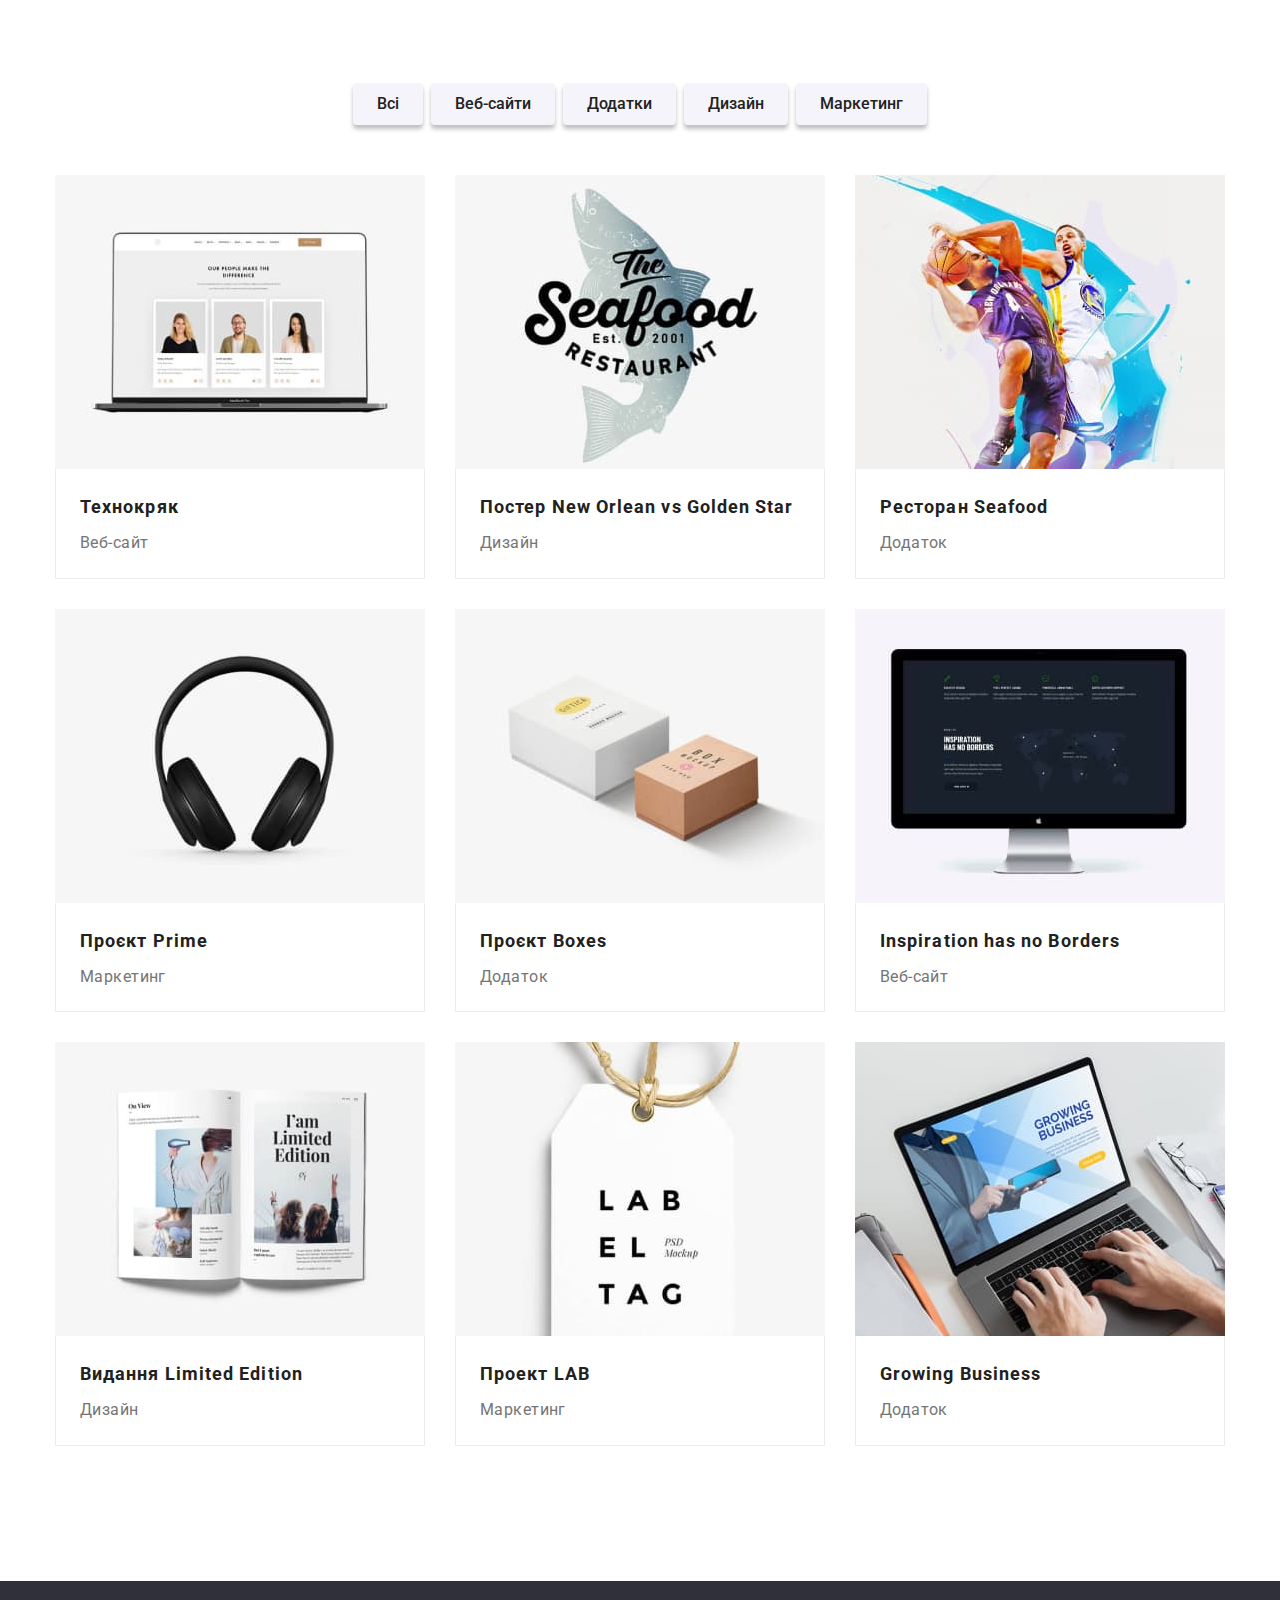
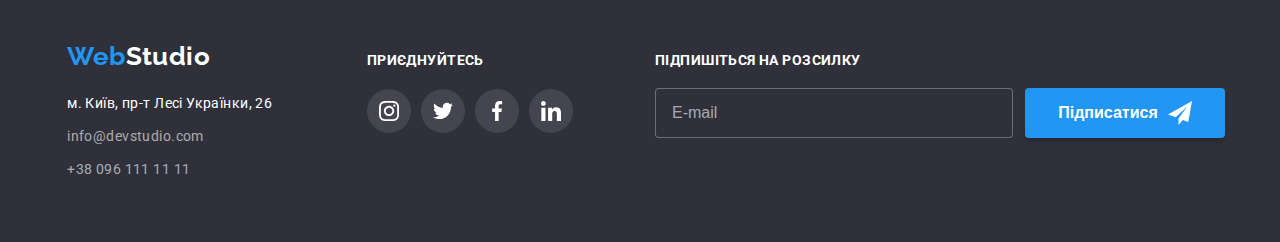
==== commit 6ddb72d3: "footer-design__tablet class added" ====
--- a/portfolio.html
+++ b/portfolio.html
@@ -317,8 +317,9 @@
       </section>
     </main>
     <!--Футер-->
-    <!-- <footer class="footer-design">
+    <footer class="footer-design">
       <div class="container footer-section">
+        <div class="footer-design__tablet">
         <div class="footer-menu">
           <a href="./index.html" class="logo footer-menu__logo"
             ><span class="web-logo">Web</span>Studio</a
@@ -379,6 +380,7 @@
             </li>
           </ul>
         </div>
+      </div>
         <div class="footer-subscr">
             <p class="footer-subscr__title">Підпишіться на розсилку</p>
             <form>
@@ -397,6 +399,6 @@
         </form>
         </div>
       </div>
-    </footer> -->
+    </footer>
   </body>
 </html>
--- a/css/main.min.css
+++ b/css/main.min.css
@@ -1 +1 @@
-:root{--color-one--: #ffffff;--color-two--: #2196f3;--color-three--: #212121;--color-four--: #757575;--color-five--: #f5f4fa}.checkbox-text span,.form-btn,.modal-button,.footer-subscr__btn,.socials-section__link,.footer-section,.our-clients__link,.team-member__soc-link,.properties__icon,.header-contacts__mail-design,.header-contacts__tel-design,.header-contacts__item,.header-page .container,.menu__list{display:flex;align-items:center}.socials-section__title,.properties__title,.menu__text{font-size:14px;line-height:1.14}html{box-sizing:border-box}*,*::after,*::before{box-sizing:border-box}body{font-family:"Roboto",sans-serif;font-size:14px;letter-spacing:.03em;color:var(--color-three--);background-color:var(--color-one--);margin:0}ul{list-style:none;padding:0;margin:0}img{display:block;width:100%;max-width:100%;height:auto}.current-link{color:var(--color-two--)}.container{width:100%;margin-right:auto;margin-left:auto;padding-left:15px;padding-right:15px}@media screen and (min-width: 480px){.container{width:480px}}@media screen and (min-width: 768px){.container{width:768px}}@media screen and (min-width: 1200px){.container{width:1200px}}.header-page{height:80px;border-bottom:1px solid #ececec;padding-top:24px;padding-bottom:24px}.menu__text{font-weight:500;letter-spacing:.02em}.logo{font-family:Raleway,sans-serif;font-weight:700;font-size:26px;line-height:1.19;text-decoration:none}.footer-menu__logo,.web-logo{color:var(--color-one--)}.header-logo{color:var(--color-three--);margin-right:93px;align-items:center}.menu__item:not(:last-child){margin-right:50px}.header-page{-moz-column-gap:30px;column-gap:30px}.header-contacts__list{margin-left:auto}.header-page .header-contacts__list{display:flex;-moz-column-gap:50px;column-gap:50px}.header-contacts__item{background-color:rgba(0,0,0,0);justify-items:center;fill:currentColor}.header-contacts__item:hover,.header-contacts__item:focus{background-color:var(--color-one--);fill:var(--color-two--)}.header-contacts__icon--right{margin-right:10px}.link-design{color:var(--color-four--);text-decoration:none;transition:background-color 250ms cubic-bezier(0.4, 0, 0.2, 1)}.menu__link{color:var(--color-three--);display:block;text-decoration:none;position:relative;transition:background-color 250ms cubic-bezier(0.4, 0, 0.2, 1)}.menu__link.current-link::after{content:"";display:block;width:100%;height:4px;border-radius:2px;background-color:var(--color-two--);position:absolute;left:0;bottom:-33px}.menu__link:hover,.menu__link:focus,.web-logo,.link-design:hover,.link-design:focus,.mail-design:hover,.mail-design:focus,.tel-design:hover,.tel-design:focus{color:var(--color-two--)}.mail-design,.tel-design{color:var(--color-four--)}.heroe-section{height:400px;background-image:linear-gradient(rgba(47, 48, 58, 0.4), rgba(47, 48, 58, 0.4)),url(../img/hero-bg.jpg);background-color:#c4c4c4;padding:118px 0px;text-align:center;margin-left:auto;margin-right:auto}@media screen and (min-width: 1200px){.heroe-section{height:600px;padding:200px 0px}}.heroe-section__title{font-weight:900;font-size:26px;line-height:1.61;letter-spacing:.06em;text-transform:uppercase;color:var(--color-one--);display:inline-block;margin:0}@media screen and (min-width: 1200px){.heroe-section__title{font-size:44px;line-height:1.36}}.heroe-section__button{font-family:inherit;font-weight:700;font-size:16px;line-height:1.87;letter-spacing:.06em;color:var(--color-one--);background-color:var(--color-two--);cursor:pointer;border-radius:4px;border:rgba(0,0,0,0);padding:10px 25px;display:inline-block;text-align:center;transition:background-color 250ms cubic-bezier(0.4, 0, 0.2, 1)}.heroe-section__button--top{margin-top:30px}.heroe-section__button:hover,.heroe-section__button:focus{background-color:#188ce8;box-shadow:0px 4px 4px rgba(0,0,0,.25)}@media screen and (min-width: 768px){.heroe-section__container{width:390px}}@media screen and (min-width: 1200px){.heroe-section__container{width:696px}}.visual-hidden{position:absolute;white-space:nowrap;width:1px;height:1px;overflow:hidden;border:0;padding:0;clip:rect(0 0 0 0);-webkit-clip-path:inset(50%);clip-path:inset(50%);margin:-1px}.activity__title{font-family:inherit;font-weight:700;font-size:36px;line-height:1.16}.activity__title--position{margin-top:0;margin-bottom:50px;text-align:center}.properties{padding:60px 0px}@media screen and (min-width: 1200px){.properties{padding-top:57px;padding-bottom:94px}}@media screen and (min-width: 480px){.properties__list{display:block}}@media screen and (min-width: 768px){.properties__list{display:flex;flex-wrap:wrap;-moz-column-gap:30px;column-gap:30px}}@media screen and (min-width: 1200px){.properties__list{display:flex;-moz-column-gap:30px;column-gap:30px}}@media screen and (min-width: 480px){.properties__list .properties__item{width:100%;margin-top:30px}}@media screen and (min-width: 768px){.properties__list .properties__item{width:calc((100% - 30px)/2);margin-top:0px}}@media screen and (min-width: 1200px){.properties__list .properties__item{width:calc((100% - 90px)/4);justify-content:center}}.properties__title{font-weight:700;text-transform:uppercase}@media screen and (min-width: 480px){.properties__title{margin-top:0px;text-align:center}}@media screen and (min-width: 768px){.properties__title{text-align:left}}.properties__title--down-position{margin-bottom:10px}.properties__text{font-weight:400;font-size:14px;line-height:1.71;color:var(--color-four--);margin-top:0;margin-bottom:0px}.properties__icon{margin-bottom:30px;background-color:#f5f4fa;border-radius:4px;margin-left:auto;margin-right:auto;justify-content:center;height:120px}@media screen and (min-width: 480px){.properties{width:450px}}@media screen and (min-width: 768px){.properties{width:354px}}@media screen and (min-width: 1200px){.properties{width:270px}}@media screen and (min-width: 480px){.properties__item:first-child{margin-top:0px}}@media screen and (min-width: 768px){.properties__item:nth-child(n+3){margin-top:30px}}.activity{visibility:hidden;padding-bottom:94px}@media screen and (min-width: 768px){.activity{visibility:hidden}}@media screen and (min-width: 1200px){.activity{visibility:visible}}.activity__list{display:flex;-moz-column-gap:30px;column-gap:30px;flex-direction:row}.activity__text{display:flex;font-family:inherit;font-size:14px;font-weight:700;text-transform:uppercase;line-height:1.17;color:var(--color-one--);background-color:rgba(47,48,58,.8);height:70px;width:100%;margin:0;padding-top:27px;padding-bottom:27px;justify-content:center;position:absolute;bottom:0;right:0}.activity__item{width:calc((100% - 60px)/3);position:relative}.team-section{background-color:var(--color-five--);padding-bottom:60px;padding-top:60px}@media screen and (min-width: 1200px){.team-section{padding-bottom:94px;padding-top:94px}}.team-section__title{font-family:inherit;font-weight:700;font-size:28px;line-height:1.17;margin-bottom:0px}@media screen and (min-width: 1200px){.team-section__title{font-size:36px;line-height:1.16}}.team-section__title--position{margin-top:0;text-align:center}@media screen and (min-width: 1200px){.team-section__title--position{margin-bottom:50px}}@media screen and (min-width: 480px){.team__list{display:block}}@media screen and (min-width: 768px){.team__list{display:flex;flex-wrap:wrap;-moz-column-gap:30px;column-gap:30px}}@media screen and (min-width: 1200px){.team__list{display:flex;-moz-column-gap:30px;column-gap:30px}}.team__item{background-color:#fff}@media screen and (min-width: 480px){.team__item{width:100%;margin-top:30px}}@media screen and (min-width: 768px){.team__item{width:calc((100% - 30px)/2);margin-top:30px}}@media screen and (min-width: 1200px){.team__item{width:calc((100% - 90px)/4);justify-content:center;border-bottom-left-radius:4px;border-bottom-right-radius:4px;box-shadow:0px 1px 3px rgba(0,0,0,.12),0px 1px 1px rgba(0,0,0,.14),0px 2px 1px rgba(0,0,0,.2)}}.team-member{padding-top:30px;padding-bottom:24px}@media screen and (min-width: 1200px){.team-member{padding-bottom:30px}}.team-member__soc-list{display:flex;justify-content:center;gap:10px}.team-member__soc-icon{fill:#afb1b8;transition:fill 250ms cubic-bezier(0.4, 0, 0.2, 1)}.team-member__soc-link{width:44px;height:44px;border-radius:50%;background-color:rgba(0,0,0,0);justify-content:center;transition:background-color 250ms cubic-bezier(0.4, 0, 0.2, 1),fill 250ms cubic-bezier(0.4, 0, 0.2, 1)}.team-member__soc-link:hover,.team-member__soc-link:focus{background-color:var(--color-two--)}.team-member__soc-link:hover .team-member__soc-icon,.team-member__soc-link:focus .team-member__soc-icon{fill:#fff}.team-member__name{font-weight:500;font-size:16px;line-height:1.18;margin-top:0;text-align:center}.team-member__name--bottom{margin-bottom:10px}.team-member__position{font-size:16px;line-height:1.18;color:var(--color-four--);margin:0;text-align:center}.team-member__position--bottom{margin-bottom:16px}.our-clients{padding-top:60px;padding-bottom:60px;text-align:center}@media screen and (min-width: 1200px){.our-clients{padding-top:94px;padding-bottom:94px}}.our-clients .our-clients__title{display:block;font-family:inherit;font-weight:700;font-size:28px;line-height:1.17;margin-bottom:0px;margin-top:0px}@media screen and (min-width: 1200px){.our-clients .our-clients__title{font-size:36px;line-height:1.16}}.our-clients__title--position{margin-top:0;text-align:center}@media screen and (min-width: 1200px){.our-clients__title--position{margin-bottom:50px}}.our-clients__list{display:flex;flex-wrap:wrap;-moz-column-gap:30px;column-gap:30px;justify-content:center;margin-top:30px}@media screen and (min-width: 1200px){.our-clients__list{display:flex;-moz-column-gap:30px;column-gap:30px}}@media screen and (min-width: 480px){.our-clients__item{width:calc((100% - 30px)/2);margin-bottom:30px}}@media screen and (min-width: 768px){.our-clients__item{width:calc((100% - 60px)/3)}}@media screen and (min-width: 1200px){.our-clients__item{width:170px}}.properties__item:nth-child(n+5){margin-bottom:0px}.our-clients__link{border:1px solid #afb1b8;border-radius:4px;width:100%;height:92px;justify-content:center;fill:#afb1b8;transition:background-color 250ms cubic-bezier(0.4, 0, 0.2, 1),fill 250ms cubic-bezier(0.4, 0, 0.2, 1),border 250ms cubic-bezier(0.4, 0, 0.2, 1)}.our-clients__link:hover,.our-clients__link:focus{fill:var(--color-two--);border:1px solid var(--color-two--)}.footer-design{background-color:#2f303a;padding-top:60px;padding-bottom:60px}.footer-section{align-items:baseline;gap:70px}.footer-address__item:not(:last-child){margin-top:0px;margin-bottom:9px}.footer-address--top{margin-top:20px}.footer-address__contacts{font-family:inherit;font-size:14px;line-height:1.71;display:inline-block}.footer-address__street{color:var(--color-one--);font-style:normal;transition:color 250ms cubic-bezier(0.4, 0, 0.2, 1)}.footer-address__mail,.footer-address__tel{font-family:inherit;font-style:normal;font-size:14px;line-height:1.71;color:rgba(255,255,255,.6);transition:color 250ms cubic-bezier(0.4, 0, 0.2, 1)}.footer-address--decoration{text-decoration:none}.footer-address__mail:hover,.footer-address__mail:focus,.footer-address__tel:hover,.footer-address__tel:focus,.footer-address__street:hover,.footer-address__street:focus{color:var(--color-two--)}.socials-section{width:206px}.socials-section__title{font-family:inherit;font-weight:700;color:var(--color-one--);text-transform:uppercase;justify-content:center;margin-top:0;margin-bottom:0}.socials-section__list{display:flex;justify-content:center;-moz-column-gap:10px;column-gap:10px;margin-top:20px}.socials-section__icon{fill:var(--color-one--)}.socials-section__link{width:44px;height:44px;border-radius:50%;background-color:rgba(255,255,255,.1);justify-content:center;transition:background-color 250ms cubic-bezier(0.4, 0, 0.2, 1),fill 250ms cubic-bezier(0.4, 0, 0.2, 1)}.socials-section__link:hover,.socials-section__link:focus{background-color:var(--color-two--)}.socials-section__link:hover .socials-section__icon,.socials-section__link:focus .socials-section__icon{fill:#fff}.footer-subscr__form{display:flex;width:570px}.footer-subscr__form--top{margin-top:20px}.footer-subscr__title{font-size:14px;font-weight:700;color:var(--color-one--);margin-top:0;margin-bottom:0px;text-transform:uppercase}.footer-subscr__text{display:block;width:358px;height:50px;color:var(--color-one--);background-color:#2f303a;border:1px solid rgba(255,255,255,.3);border-radius:4px;padding-left:16px;padding-top:15px;padding-bottom:15px}.footer-subscr__text--right{margin-right:12px}.footer-subscr__text:focus{border:1px solid var(--color-two--);outline:rgba(0,0,0,0)}.footer-subscr__text::-moz-placeholder{font-size:16px;color:rgba(255,255,255,.6)}.footer-subscr__text:-ms-input-placeholder{font-size:16px;color:rgba(255,255,255,.6)}.footer-subscr__text::placeholder{font-size:16px;color:rgba(255,255,255,.6)}.footer-subscr__icon--left{margin-left:10px}.footer-subscr__btn{width:200px;height:50px;background-color:var(--color-two--);color:var(--color-one--);fill:currentColor;font-size:16px;font-weight:700;border-radius:4px;box-shadow:0px 4px 4px rgba(0,0,0,.15);border-color:rgba(0,0,0,0);justify-content:center;padding-left:28px;cursor:pointer}.backdrop{width:100%;height:100%;top:0;background-color:rgba(0,0,0,.2);position:fixed;transition:opacity 500ms cubic-bezier(0.25, 0.46, 0.45, 0.94),visibility 500ms}.btn-design{font-family:inherit;font-size:16px;line-height:1.62;font-weight:500;background:var(--color-five--);color:var(--color-three--);cursor:pointer;border-radius:4px;border-color:rgba(0,0,0,0);padding:6px 22px;display:inline-block;text-align:center;box-shadow:0px 4px 4px rgba(0,0,0,.25);transition:color 250ms cubic-bezier(0.4, 0, 0.2, 1),background-color 250ms cubic-bezier(0.4, 0, 0.2, 1),box-shadow 250ms cubic-bezier(0.4, 0, 0.2, 1),border-radius 250ms cubic-bezier(0.4, 0, 0.2, 1)}.btn-design:hover,.btn-design:focus{color:var(--color-one--);background-color:var(--color-two--);box-shadow:0px 3px 1px rgba(0,0,0,.1),0px 1px 2px rgba(0,0,0,.08),0px 2px 2px rgba(0,0,0,.12);border-radius:4px}.work-filtr{padding-top:60px;padding-bottom:60px}@media screen and (min-width: 1200px){.work-filtr{padding-top:83px;padding-bottom:105px}}@media screen and (min-width: 480px){.work-filtr__list{display:flex;flex-wrap:wrap;gap:8px 15px;margin-bottom:40px;flex-direction:row}}@media screen and (min-width: 768px){.work-filtr__list{display:flex;justify-content:center;margin-bottom:30px;-moz-column-gap:8px;column-gap:8px}}@media screen and (min-width: 1200px){.work-filtr__list{display:flex;justify-content:center;margin-bottom:50px;-moz-column-gap:8px;column-gap:8px}}@media screen and (min-width: 480px){.project-example__list{display:block;width:100%}}@media screen and (min-width: 768px){.project-example__list{display:flex;flex-wrap:wrap;-moz-column-gap:30px;column-gap:30px}}@media screen and (min-width: 1200px){.project-example__list{display:flex;-moz-column-gap:30px;column-gap:30px}}.project-example__link{display:block}.project-example__link:hover .project-slider-text,.project-example__link:focus .project-slider-text{transform:translateY(0)}@media screen and (min-width: 480px){.project-example__item{width:100%;margin-bottom:30px}}@media screen and (min-width: 768px){.project-example__item{width:calc((100% - 30px)/2);margin-bottom:30px}}@media screen and (min-width: 1200px){.project-example__item{width:calc((100% - 60px)/3);margin-bottom:30px}.project-example__item:hover,.project-example__item:focus .project-slider__text{box-shadow:0px 1px 1px rgba(0,0,0,.12),0px 4px 4px rgba(0,0,0,.06),1x 4px 6px rgba(0,0,0,.16)}}.project-example__item .project-slider{position:relative;overflow:hidden}.project-example__item .project-slider__text{font-family:inherit;position:absolute;display:block;top:0;left:0;font-size:18px;font-weight:400;line-height:1.55;background-color:var(--color-two--);color:var(--color-one--);margin:0;height:100%;padding:63px 24px;transform:translateY(100%);transition:transform 300ms cubic-bezier(0.4, 0, 0.2, 1)}.project-example__item .text-border{border-right:1px solid #ececec;border-left:1px solid #ececec;border-bottom:1px solid #ececec;padding:20px 24px}.project-example__item .project-text{font-size:16px;line-height:1.8;color:var(--color-four--);margin-top:0;margin-bottom:0}.project-example__item .project-title{font-weight:700;font-size:18px;line-height:2;letter-spacing:.06em;color:var(--color-three--);margin-bottom:4px;margin-top:0}.project-example__item a{text-decoration:none}.modal-window{width:528px;background-color:var(--color-one--);border-radius:4px;position:absolute;top:50%;left:50%;transform:translate(-50%, -50%) scale(1) rotate(0);transition:transform 400ms linear,height 500ms linear;padding:40px}.backdrop.is-hidden .modal-window{transform:translate(-50%, -50%) scale(0) rotate(-180deg);transition:transform 400ms linear}.modal-button{justify-content:center;position:absolute;top:8px;right:8px;height:30px;width:30px;border-radius:50%;background-color:var(--color-one--);border:1px solid rgba(0,0,0,.1);box-shadow:0px 1px 3px rgba(0,0,0,.12),0px 1px 1px rgba(0,0,0,.14),0px 2px 1px rgba(0,0,0,.2)}.modal-button:hover,.modal-button:focus{fill:var(--color-two--)}.modal-icon{transition:fill 250ms cubic-bezier(0.4, 0, 0.2, 1)}.is-hidden{opacity:0;visibility:hidden;pointer-events:none}.modal-title{font-weight:700;font-size:20px;color:var(--color-three--);display:block;text-align:center;margin-bottom:12px;margin-top:0}.input-form{display:block;width:100%;height:40px;border-radius:4px;border:1px solid rgba(33,33,33,.2);font-size:12px;padding-left:42px;transition:border 250ms cubic-bezier(0.4, 0, 0.2, 1)}.input-form:focus{border:1px solid var(--color-two--);outline:rgba(0,0,0,0)}.input-form:focus+.input-icon{fill:var(--color-two--)}.input-title{display:block;font-size:12px;color:var(--color-four--);margin-bottom:4px}.input-form-comment{display:block;font-size:12px;color:var(--color-four--);height:120px;width:100%;border-radius:4px;border:1px solid rgba(33,33,33,.2);margin-bottom:20px;padding:12px 16px;transition:border 250ms cubic-bezier(0.4, 0, 0.2, 1)}.input-form-comment:focus{border:1px solid var(--color-two--);outline:rgba(0,0,0,0)}.input-form-comment::-moz-placeholder{display:block;font-size:12px;color:rgba(117,117,117,.5)}.input-form-comment:-ms-input-placeholder{display:block;font-size:12px;color:rgba(117,117,117,.5)}.input-form-comment::placeholder{display:block;font-size:12px;color:rgba(117,117,117,.5)}.form-btn{color:var(--color-one--);font-size:16px;background-color:var(--color-two--);letter-spacing:.06em;justify-content:center;border-color:rgba(0,0,0,0);border-radius:4px;box-shadow:0px 4px 4px rgba(0,0,0,.25);width:200px;height:50px;margin-left:auto;margin-right:auto;cursor:pointer;transition:background-color 250ms cubic-bezier(0.4, 0, 0.2, 1),box-shadow 250ms cubic-bezier(0.4, 0, 0.2, 1),border-radius 250ms cubic-bezier(0.4, 0, 0.2, 1)}.form-btn:hover,.form-btn:focus{background-color:#188ce8;box-shadow:0px 4px 4px rgba(0,0,0,.15)}.input-field{align-items:center}.input-field:not(:last-of-type){margin-bottom:10px;position:relative}.input-field:last-of-type{margin-bottom:30px}.input-wrap{position:relative}.input-icon{position:absolute;left:12px;top:50%;transform:translateY(-50%);transition:fill 250ms cubic-bezier(0.4, 0, 0.2, 1)}.checkbox-text{font-size:14px;color:var(--color-four--);display:flex;justify-content:center}.checkbox-text span{width:16px;height:15px;border:2px solid var(--color-three--);border-radius:3px;margin-right:7px;justify-content:center;transition:background-color 250ms cubic-bezier(0.4, 0, 0.2, 1)}.checkbox-text .agr-cond{text-decoration:underline;color:var(--color-two--);display:flex;padding-left:2px}.agr-cond:visited{color:var(--color-two--)}.input-check{-webkit-appearance:none;-moz-appearance:none;appearance:none;transition:fill 250ms cubic-bezier(0.4, 0, 0.2, 1),border-color 250ms cubic-bezier(0.4, 0, 0.2, 1)}.input-check:checked+.checkbox-text span{background-color:var(--color-two--);filter:drop-shadow(0px 4px 4px rgba(0, 0, 0, 0.25));border:none}.input-check:checked+.checkbox-text .check-icon{fill:var(--color-one--)}.check-icon{fill:rgba(0,0,0,0);transition:fill 250ms cubic-bezier(0.4, 0, 0.2, 1)}.input-check:hover+.checkbox-text span{fill:var(--color-one--);border-color:var(--color-two--)}/*# sourceMappingURL=main.min.css.map */+:root{--color-one--: #ffffff;--color-two--: #2196f3;--color-three--: #212121;--color-four--: #757575;--color-five--: #f5f4fa}.checkbox-text span,.form-btn,.modal-button,.socials-section__link,.our-clients__link,.team-member__soc-link,.properties__icon,.header-contacts__mail-design,.header-contacts__tel-design,.header-contacts__item,.header-page .container,.menu__list{display:flex;align-items:center}.socials-section__title,.properties__title,.menu__text{font-size:14px;line-height:1.14}html{box-sizing:border-box}*,*::after,*::before{box-sizing:border-box}body{font-family:"Roboto",sans-serif;font-size:14px;letter-spacing:.03em;color:var(--color-three--);background-color:var(--color-one--);margin:0}ul{list-style:none;padding:0;margin:0}img{display:block;width:100%;max-width:100%;height:auto}.current-link{color:var(--color-two--)}.container{width:100%;margin-right:auto;margin-left:auto;padding-left:15px;padding-right:15px}@media screen and (min-width: 480px){.container{width:480px}}@media screen and (min-width: 768px){.container{width:768px}}@media screen and (min-width: 1200px){.container{width:1200px}}.header-page{height:80px;border-bottom:1px solid #ececec;padding-top:24px;padding-bottom:24px}.menu__text{font-weight:500;letter-spacing:.02em}.logo{font-family:Raleway,sans-serif;font-weight:700;font-size:26px;line-height:1.19;text-decoration:none}.footer-menu__logo,.web-logo{color:var(--color-one--)}.header-logo{color:var(--color-three--);margin-right:93px;align-items:center}.menu__item:not(:last-child){margin-right:50px}.header-page{-moz-column-gap:30px;column-gap:30px}.header-contacts__list{margin-left:auto}.header-page .header-contacts__list{display:flex;-moz-column-gap:50px;column-gap:50px}.header-contacts__item{background-color:rgba(0,0,0,0);justify-items:center;fill:currentColor}.header-contacts__item:hover,.header-contacts__item:focus{background-color:var(--color-one--);fill:var(--color-two--)}.header-contacts__icon--right{margin-right:10px}.link-design{color:var(--color-four--);text-decoration:none;transition:background-color 250ms cubic-bezier(0.4, 0, 0.2, 1)}.menu__link{color:var(--color-three--);display:block;text-decoration:none;position:relative;transition:background-color 250ms cubic-bezier(0.4, 0, 0.2, 1)}.menu__link.current-link::after{content:"";display:block;width:100%;height:4px;border-radius:2px;background-color:var(--color-two--);position:absolute;left:0;bottom:-33px}.menu__link:hover,.menu__link:focus,.web-logo,.link-design:hover,.link-design:focus,.mail-design:hover,.mail-design:focus,.tel-design:hover,.tel-design:focus{color:var(--color-two--)}.mail-design,.tel-design{color:var(--color-four--)}.heroe-section{height:400px;background-image:linear-gradient(rgba(47, 48, 58, 0.4), rgba(47, 48, 58, 0.4)),url(../img/hero-bg.jpg);background-color:#c4c4c4;padding:118px 0px;text-align:center;margin-left:auto;margin-right:auto}@media screen and (min-width: 1200px){.heroe-section{height:600px;padding:200px 0px}}.heroe-section__title{font-weight:900;font-size:26px;line-height:1.61;letter-spacing:.06em;text-transform:uppercase;color:var(--color-one--);display:inline-block;margin:0}@media screen and (min-width: 1200px){.heroe-section__title{font-size:44px;line-height:1.36}}.heroe-section__button{font-family:inherit;font-weight:700;font-size:16px;line-height:1.87;letter-spacing:.06em;color:var(--color-one--);background-color:var(--color-two--);cursor:pointer;border-radius:4px;border:rgba(0,0,0,0);padding:10px 25px;display:inline-block;text-align:center;transition:background-color 250ms cubic-bezier(0.4, 0, 0.2, 1)}.heroe-section__button--top{margin-top:30px}.heroe-section__button:hover,.heroe-section__button:focus{background-color:#188ce8;box-shadow:0px 4px 4px rgba(0,0,0,.25)}@media screen and (min-width: 768px){.heroe-section__container{width:390px}}@media screen and (min-width: 1200px){.heroe-section__container{width:696px}}.visual-hidden{position:absolute;white-space:nowrap;width:1px;height:1px;overflow:hidden;border:0;padding:0;clip:rect(0 0 0 0);-webkit-clip-path:inset(50%);clip-path:inset(50%);margin:-1px}.activity__title{font-family:inherit;font-weight:700;font-size:36px;line-height:1.16}.activity__title--position{margin-top:0;margin-bottom:50px;text-align:center}.properties{padding:60px 0px}@media screen and (min-width: 1200px){.properties{padding-top:57px;padding-bottom:94px}}@media screen and (min-width: 480px){.properties__list{display:block}}@media screen and (min-width: 768px){.properties__list{display:flex;flex-wrap:wrap;-moz-column-gap:30px;column-gap:30px}}@media screen and (min-width: 1200px){.properties__list{display:flex;-moz-column-gap:30px;column-gap:30px}}@media screen and (min-width: 480px){.properties__list .properties__item{width:100%;margin-top:30px}}@media screen and (min-width: 768px){.properties__list .properties__item{width:calc((100% - 30px)/2);margin-top:0px}}@media screen and (min-width: 1200px){.properties__list .properties__item{width:calc((100% - 90px)/4);justify-content:center}}.properties__title{font-weight:700;text-transform:uppercase}@media screen and (min-width: 480px){.properties__title{margin-top:0px;text-align:center}}@media screen and (min-width: 768px){.properties__title{text-align:left}}.properties__title--down-position{margin-bottom:10px}.properties__text{font-weight:400;font-size:14px;line-height:1.71;color:var(--color-four--);margin-top:0;margin-bottom:0px}.properties__icon{margin-bottom:30px;background-color:#f5f4fa;border-radius:4px;margin-left:auto;margin-right:auto;justify-content:center;height:120px}@media screen and (min-width: 480px){.properties{width:450px}}@media screen and (min-width: 768px){.properties{width:354px}}@media screen and (min-width: 1200px){.properties{width:270px}}@media screen and (min-width: 480px){.properties__item:first-child{margin-top:0px}}@media screen and (min-width: 768px){.properties__item:nth-child(n+3){margin-top:30px}}.activity{visibility:hidden;padding-bottom:94px}@media screen and (min-width: 768px){.activity{visibility:hidden}}@media screen and (min-width: 1200px){.activity{visibility:visible}}.activity__list{display:flex;-moz-column-gap:30px;column-gap:30px;flex-direction:row}.activity__text{display:flex;font-family:inherit;font-size:14px;font-weight:700;text-transform:uppercase;line-height:1.17;color:var(--color-one--);background-color:rgba(47,48,58,.8);height:70px;width:100%;margin:0;padding-top:27px;padding-bottom:27px;justify-content:center;position:absolute;bottom:0;right:0}.activity__item{width:calc((100% - 60px)/3);position:relative}.team-section{background-color:var(--color-five--);padding-bottom:60px;padding-top:60px}@media screen and (min-width: 1200px){.team-section{padding-bottom:94px;padding-top:94px}}.team-section__title{font-family:inherit;font-weight:700;font-size:28px;line-height:1.17;margin-bottom:0px}@media screen and (min-width: 1200px){.team-section__title{font-size:36px;line-height:1.16}}.team-section__title--position{margin-top:0;text-align:center}@media screen and (min-width: 1200px){.team-section__title--position{margin-bottom:50px}}@media screen and (min-width: 480px){.team__list{display:block}}@media screen and (min-width: 768px){.team__list{display:flex;flex-wrap:wrap;-moz-column-gap:30px;column-gap:30px}}@media screen and (min-width: 1200px){.team__list{display:flex;-moz-column-gap:30px;column-gap:30px}}.team__item{background-color:#fff}@media screen and (min-width: 480px){.team__item{width:100%;margin-top:30px}}@media screen and (min-width: 768px){.team__item{width:calc((100% - 30px)/2);margin-top:30px}}@media screen and (min-width: 1200px){.team__item{width:calc((100% - 90px)/4);justify-content:center;border-bottom-left-radius:4px;border-bottom-right-radius:4px;box-shadow:0px 1px 3px rgba(0,0,0,.12),0px 1px 1px rgba(0,0,0,.14),0px 2px 1px rgba(0,0,0,.2)}}.team-member{padding-top:30px;padding-bottom:24px}@media screen and (min-width: 1200px){.team-member{padding-bottom:30px}}.team-member__soc-list{display:flex;justify-content:center;gap:10px}.team-member__soc-icon{fill:#afb1b8;transition:fill 250ms cubic-bezier(0.4, 0, 0.2, 1)}.team-member__soc-link{width:44px;height:44px;border-radius:50%;background-color:rgba(0,0,0,0);justify-content:center;transition:background-color 250ms cubic-bezier(0.4, 0, 0.2, 1),fill 250ms cubic-bezier(0.4, 0, 0.2, 1)}.team-member__soc-link:hover,.team-member__soc-link:focus{background-color:var(--color-two--)}.team-member__soc-link:hover .team-member__soc-icon,.team-member__soc-link:focus .team-member__soc-icon{fill:#fff}.team-member__name{font-weight:500;font-size:16px;line-height:1.18;margin-top:0;text-align:center}.team-member__name--bottom{margin-bottom:10px}.team-member__position{font-size:16px;line-height:1.18;color:var(--color-four--);margin:0;text-align:center}.team-member__position--bottom{margin-bottom:16px}.our-clients{padding-top:60px;padding-bottom:60px;text-align:center}@media screen and (min-width: 1200px){.our-clients{padding-top:94px;padding-bottom:94px}}.our-clients .our-clients__title{display:block;font-family:inherit;font-weight:700;font-size:28px;line-height:1.17;margin-bottom:0px;margin-top:0px}@media screen and (min-width: 1200px){.our-clients .our-clients__title{font-size:36px;line-height:1.16}}.our-clients__title--position{margin-top:0;text-align:center}@media screen and (min-width: 1200px){.our-clients__title--position{margin-bottom:50px}}.our-clients__list{display:flex;flex-wrap:wrap;-moz-column-gap:30px;column-gap:30px;justify-content:center;margin-top:30px}@media screen and (min-width: 1200px){.our-clients__list{display:flex;-moz-column-gap:30px;column-gap:30px}}@media screen and (min-width: 480px){.our-clients__item{width:calc((100% - 30px)/2);margin-bottom:30px}}@media screen and (min-width: 768px){.our-clients__item{width:calc((100% - 60px)/3)}}@media screen and (min-width: 1200px){.our-clients__item{width:170px}}.properties__item:nth-child(n+5){margin-bottom:0px}.our-clients__link{border:1px solid #afb1b8;border-radius:4px;width:100%;height:92px;justify-content:center;fill:#afb1b8;transition:background-color 250ms cubic-bezier(0.4, 0, 0.2, 1),fill 250ms cubic-bezier(0.4, 0, 0.2, 1),border 250ms cubic-bezier(0.4, 0, 0.2, 1)}.our-clients__link:hover,.our-clients__link:focus{fill:var(--color-two--);border:1px solid var(--color-two--)}.footer-design{background-color:#2f303a;padding-top:60px;padding-bottom:60px}.footer-section{display:block;text-align:center}@media screen and (min-width: 1200px){.footer-section{display:flex;align-items:cente;align-items:baseline;gap:70px}}@media screen and (min-width: 768px){.footer-design__tablet{display:flex;align-items:baseline;justify-content:space-around}}@media screen and (min-width: 1200px){.footer-design__tablet{display:flex;width:100%;gap:70px}}@media screen and (min-width: 1200px){.footer-menu{text-align:left}}.footer-address__item:not(:last-child){margin-top:0px;margin-bottom:9px}.footer-address--top{margin-top:20px}.footer-address__contacts{font-family:inherit;font-size:14px;line-height:1.71;display:inline-block}.footer-address__street{color:var(--color-one--);font-style:normal;transition:color 250ms cubic-bezier(0.4, 0, 0.2, 1)}.footer-address__mail,.footer-address__tel{font-family:inherit;font-style:normal;font-size:14px;line-height:1.71;color:rgba(255,255,255,.6);transition:color 250ms cubic-bezier(0.4, 0, 0.2, 1)}.footer-address--decoration{text-decoration:none}.footer-address__mail:hover,.footer-address__mail:focus,.footer-address__tel:hover,.footer-address__tel:focus,.footer-address__street:hover,.footer-address__street:focus{color:var(--color-two--)}.socials-section{width:100%;text-align:center;margin-top:60px}@media screen and (min-width: 768px){.socials-section{margin-top:0px;width:206px}}@media screen and (min-width: 1200px){.socials-section{width:206px;margin-top:0px}}.socials-section__title{font-family:inherit;font-weight:700;color:var(--color-one--);text-transform:uppercase;justify-content:center;margin-top:0;margin-bottom:0}@media screen and (min-width: 1200px){.socials-section__title{text-align:left;font-family:inherit;font-weight:700;font-size:14px;line-height:1.14;color:var(--color-one--);text-transform:uppercase;justify-content:center;margin-top:0;margin-bottom:0}}.socials-section__list{display:flex;justify-content:center;-moz-column-gap:10px;column-gap:10px;margin-top:20px}.socials-section__icon{fill:var(--color-one--)}.socials-section__link{width:44px;height:44px;border-radius:50%;background-color:rgba(255,255,255,.1);justify-content:center;transition:background-color 250ms cubic-bezier(0.4, 0, 0.2, 1),fill 250ms cubic-bezier(0.4, 0, 0.2, 1)}.socials-section__link:hover,.socials-section__link:focus{background-color:var(--color-two--)}.socials-section__link:hover .socials-section__icon,.socials-section__link:focus .socials-section__icon{fill:#fff}.footer-subscr{margin-top:60px}@media screen and (min-width: 1200px){.footer-subscr{margin-top:0px}}.footer-subscr__form{display:block}@media screen and (min-width: 1200px){.footer-subscr__form{display:flex;width:570px}}.footer-subscr__form--top{margin-top:20px}.footer-subscr__title{font-size:14px;font-weight:700;color:var(--color-one--);margin-top:0;margin-bottom:0px;text-transform:uppercase}@media screen and (min-width: 1200px){.footer-subscr__title{text-align:left}}.footer-subscr__text{width:100%;width:358px;height:50px;color:var(--color-one--);background-color:#2f303a;border:1px solid rgba(255,255,255,.3);border-radius:4px;padding-left:16px;padding-top:15px;padding-bottom:15px}@media screen and (min-width: 1200px){.footer-subscr__text{display:block;width:358px;height:50px;color:var(--color-one--);background-color:#2f303a;border:1px solid rgba(255,255,255,.3);border-radius:4px;padding-left:16px;padding-top:15px;padding-bottom:15px}}.footer-subscr__text--right{margin-right:12px}.footer-subscr__text:focus{border:1px solid var(--color-two--);outline:rgba(0,0,0,0)}.footer-subscr__text::-moz-placeholder{font-size:16px;color:rgba(255,255,255,.6)}.footer-subscr__text:-ms-input-placeholder{font-size:16px;color:rgba(255,255,255,.6)}.footer-subscr__text::placeholder{font-size:16px;color:rgba(255,255,255,.6)}.footer-subscr__icon--left{margin-left:10px}.footer-subscr__btn{display:block;align-items:center;width:200px;height:50px;background-color:var(--color-two--);color:var(--color-one--);fill:currentColor;font-size:16px;font-weight:700;border-radius:4px;box-shadow:0px 4px 4px rgba(0,0,0,.15);border-color:rgba(0,0,0,0);justify-content:center;padding-left:6px;cursor:pointer;margin-left:auto;margin-right:auto;margin-top:20px}@media screen and (min-width: 1200px){.footer-subscr__btn{display:flex;align-items:center;width:200px;height:50px;background-color:var(--color-two--);color:var(--color-one--);fill:currentColor;font-size:16px;font-weight:700;border-radius:4px;box-shadow:0px 4px 4px rgba(0,0,0,.15);border-color:rgba(0,0,0,0);justify-content:center;padding-left:6px;cursor:pointer;margin-top:0px}}.backdrop{width:100%;height:100%;top:0;background-color:rgba(0,0,0,.2);position:fixed;transition:opacity 500ms cubic-bezier(0.25, 0.46, 0.45, 0.94),visibility 500ms}.btn-design{font-family:inherit;font-size:16px;line-height:1.62;font-weight:500;background:var(--color-five--);color:var(--color-three--);cursor:pointer;border-radius:4px;border-color:rgba(0,0,0,0);padding:6px 22px;display:inline-block;text-align:center;box-shadow:0px 4px 4px rgba(0,0,0,.25);transition:color 250ms cubic-bezier(0.4, 0, 0.2, 1),background-color 250ms cubic-bezier(0.4, 0, 0.2, 1),box-shadow 250ms cubic-bezier(0.4, 0, 0.2, 1),border-radius 250ms cubic-bezier(0.4, 0, 0.2, 1)}.btn-design:hover,.btn-design:focus{color:var(--color-one--);background-color:var(--color-two--);box-shadow:0px 3px 1px rgba(0,0,0,.1),0px 1px 2px rgba(0,0,0,.08),0px 2px 2px rgba(0,0,0,.12);border-radius:4px}.work-filtr{padding-top:60px;padding-bottom:60px}@media screen and (min-width: 1200px){.work-filtr{padding-top:83px;padding-bottom:105px}}@media screen and (min-width: 480px){.work-filtr__list{display:flex;flex-wrap:wrap;gap:8px 15px;margin-bottom:40px;flex-direction:row}}@media screen and (min-width: 768px){.work-filtr__list{display:flex;justify-content:center;margin-bottom:30px;-moz-column-gap:8px;column-gap:8px}}@media screen and (min-width: 1200px){.work-filtr__list{display:flex;justify-content:center;margin-bottom:50px;-moz-column-gap:8px;column-gap:8px}}@media screen and (min-width: 480px){.project-example__list{display:block;width:100%}}@media screen and (min-width: 768px){.project-example__list{display:flex;flex-wrap:wrap;-moz-column-gap:30px;column-gap:30px;flex-grow:1}}@media screen and (min-width: 1200px){.project-example__list{display:flex;-moz-column-gap:30px;column-gap:30px}}.project-example__link{display:flex;height:100%;flex-direction:column}.project-example__link:hover .project-slider__text,.project-example__link:focus .project-slider__text{transform:translateY(0)}@media screen and (min-width: 480px){.project-example__item{width:100%;margin-bottom:30px}}@media screen and (min-width: 768px){.project-example__item{width:calc((100% - 30px)/2);margin-bottom:30px}}@media screen and (min-width: 1200px){.project-example__item{width:calc((100% - 60px)/3);margin-bottom:30px}.project-example__item:hover,.project-example__item:focus .project-slider__text{box-shadow:0px 1px 1px rgba(0,0,0,.12),0px 4px 4px rgba(0,0,0,.06),1x 4px 6px rgba(0,0,0,.16)}}.project-example__item .project-slider{position:relative;overflow:hidden}.project-example__item .project-slider__text{font-family:inherit;position:absolute;display:block;top:0;left:0;font-size:18px;font-weight:400;line-height:1.55;background-color:var(--color-two--);color:var(--color-one--);margin:0;height:100%;padding:63px 24px;transform:translateY(100%);transition:transform 300ms cubic-bezier(0.4, 0, 0.2, 1)}.project-example__item .text-border{border-right:1px solid #ececec;border-left:1px solid #ececec;border-bottom:1px solid #ececec;padding:20px 24px;flex-grow:1}.project-example__item .project-text{font-size:16px;line-height:1.8;color:var(--color-four--);margin-top:0;margin-bottom:0}.project-example__item .project-title{font-weight:700;font-size:18px;line-height:2;letter-spacing:.06em;color:var(--color-three--);margin-bottom:4px;margin-top:0}.project-example__item a{text-decoration:none}.modal-window{width:528px;background-color:var(--color-one--);border-radius:4px;position:absolute;top:50%;left:50%;transform:translate(-50%, -50%) scale(1) rotate(0);transition:transform 400ms linear,height 500ms linear;padding:40px}.backdrop.is-hidden .modal-window{transform:translate(-50%, -50%) scale(0) rotate(-180deg);transition:transform 400ms linear}.modal-button{justify-content:center;position:absolute;top:8px;right:8px;height:30px;width:30px;border-radius:50%;background-color:var(--color-one--);border:1px solid rgba(0,0,0,.1);box-shadow:0px 1px 3px rgba(0,0,0,.12),0px 1px 1px rgba(0,0,0,.14),0px 2px 1px rgba(0,0,0,.2)}.modal-button:hover,.modal-button:focus{fill:var(--color-two--)}.modal-icon{transition:fill 250ms cubic-bezier(0.4, 0, 0.2, 1)}.is-hidden{opacity:0;visibility:hidden;pointer-events:none}.modal-title{font-weight:700;font-size:20px;color:var(--color-three--);display:block;text-align:center;margin-bottom:12px;margin-top:0}.input-form{display:block;width:100%;height:40px;border-radius:4px;border:1px solid rgba(33,33,33,.2);font-size:12px;padding-left:42px;transition:border 250ms cubic-bezier(0.4, 0, 0.2, 1)}.input-form:focus{border:1px solid var(--color-two--);outline:rgba(0,0,0,0)}.input-form:focus+.input-icon{fill:var(--color-two--)}.input-title{display:block;font-size:12px;color:var(--color-four--);margin-bottom:4px}.input-form-comment{display:block;font-size:12px;color:var(--color-four--);height:120px;width:100%;border-radius:4px;border:1px solid rgba(33,33,33,.2);margin-bottom:20px;padding:12px 16px;transition:border 250ms cubic-bezier(0.4, 0, 0.2, 1)}.input-form-comment:focus{border:1px solid var(--color-two--);outline:rgba(0,0,0,0)}.input-form-comment::-moz-placeholder{display:block;font-size:12px;color:rgba(117,117,117,.5)}.input-form-comment:-ms-input-placeholder{display:block;font-size:12px;color:rgba(117,117,117,.5)}.input-form-comment::placeholder{display:block;font-size:12px;color:rgba(117,117,117,.5)}.form-btn{color:var(--color-one--);font-size:16px;background-color:var(--color-two--);letter-spacing:.06em;justify-content:center;border-color:rgba(0,0,0,0);border-radius:4px;box-shadow:0px 4px 4px rgba(0,0,0,.25);width:200px;height:50px;margin-left:auto;margin-right:auto;cursor:pointer;transition:background-color 250ms cubic-bezier(0.4, 0, 0.2, 1),box-shadow 250ms cubic-bezier(0.4, 0, 0.2, 1),border-radius 250ms cubic-bezier(0.4, 0, 0.2, 1)}.form-btn:hover,.form-btn:focus{background-color:#188ce8;box-shadow:0px 4px 4px rgba(0,0,0,.15)}.input-field{align-items:center}.input-field:not(:last-of-type){margin-bottom:10px;position:relative}.input-field:last-of-type{margin-bottom:30px}.input-wrap{position:relative}.input-icon{position:absolute;left:12px;top:50%;transform:translateY(-50%);transition:fill 250ms cubic-bezier(0.4, 0, 0.2, 1)}.checkbox-text{font-size:14px;color:var(--color-four--);display:flex;justify-content:center}.checkbox-text span{width:16px;height:15px;border:2px solid var(--color-three--);border-radius:3px;margin-right:7px;justify-content:center;transition:background-color 250ms cubic-bezier(0.4, 0, 0.2, 1)}.checkbox-text .agr-cond{text-decoration:underline;color:var(--color-two--);display:flex;padding-left:2px}.agr-cond:visited{color:var(--color-two--)}.input-check{-webkit-appearance:none;-moz-appearance:none;appearance:none;transition:fill 250ms cubic-bezier(0.4, 0, 0.2, 1),border-color 250ms cubic-bezier(0.4, 0, 0.2, 1)}.input-check:checked+.checkbox-text span{background-color:var(--color-two--);filter:drop-shadow(0px 4px 4px rgba(0, 0, 0, 0.25));border:none}.input-check:checked+.checkbox-text .check-icon{fill:var(--color-one--)}.check-icon{fill:rgba(0,0,0,0);transition:fill 250ms cubic-bezier(0.4, 0, 0.2, 1)}.input-check:hover+.checkbox-text span{fill:var(--color-one--);border-color:var(--color-two--)}/*# sourceMappingURL=main.min.css.map */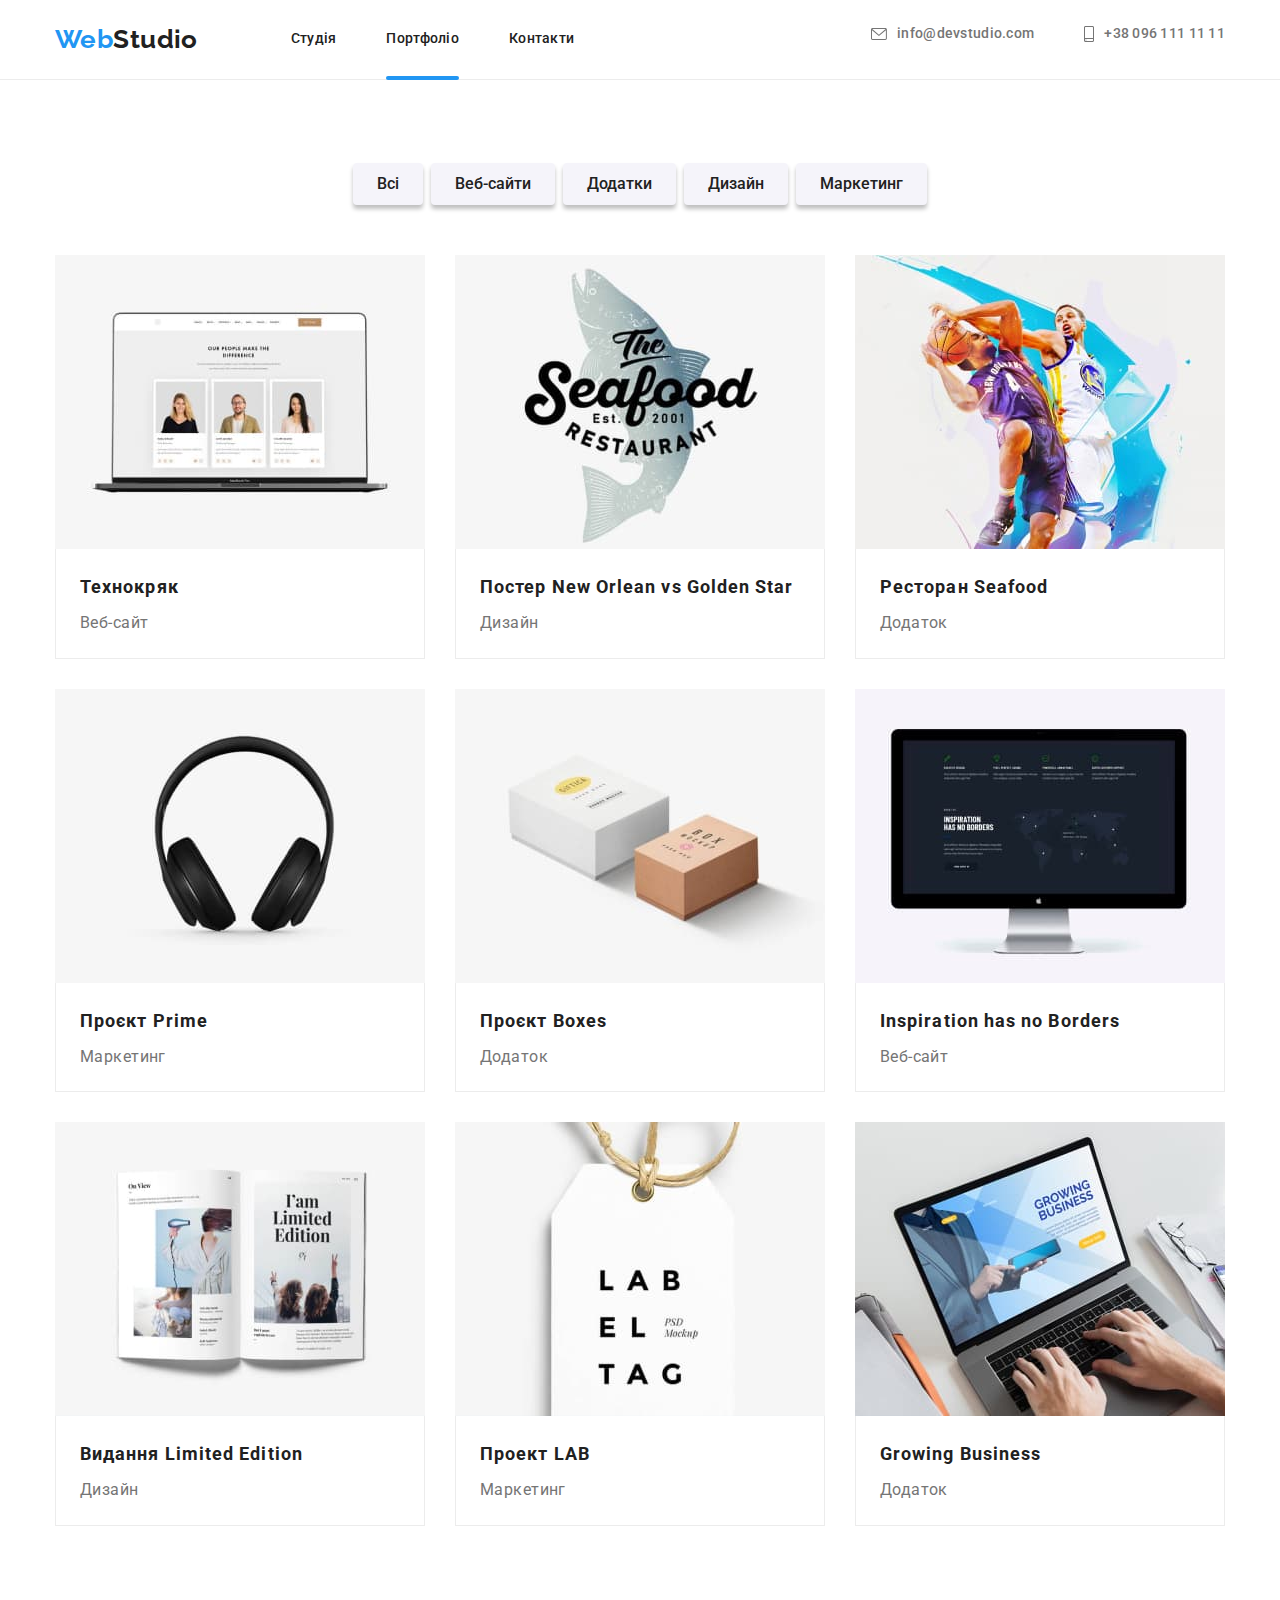
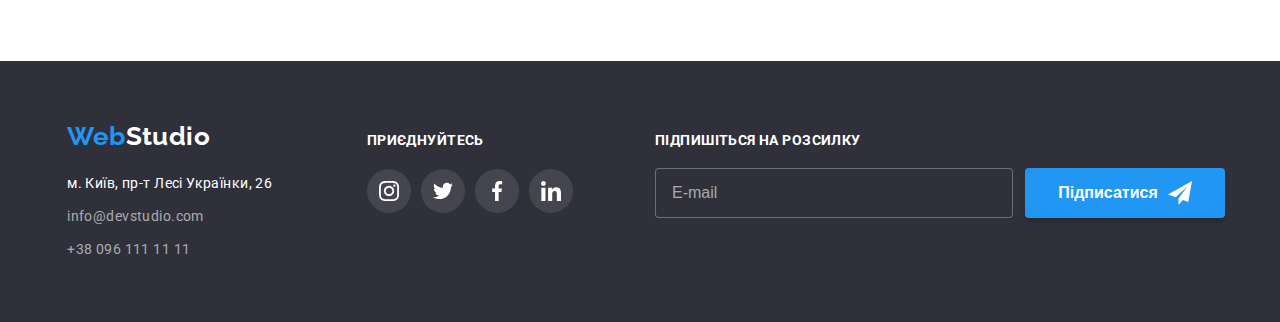
==== commit aa2cd806: "header_initial view is added" ====
--- a/portfolio.html
+++ b/portfolio.html
@@ -15,11 +15,10 @@
   </head>
   <body>
     <!--header-->
-    <!-- <header class="header-page">
+    <header class="header-page">
       <div class="container">
         <a href="./index.html" class="logo header-logo "
-          ><span class="web-logo">Web</span>Studio</a
-        >
+          ><span class="web-logo">Web</span>Studio</a>
         <nav class="menu">
           <ul class="menu__list">
             <li class="menu__item">
@@ -27,8 +26,7 @@
             </li>
             <li class="menu__item">
               <a href="./portfolio.html" class="menu__link menu__text current-link"
-                >Портфоліо</a
-              >
+                >Портфоліо</a>
             </li>
             <li class="menu__item">
               <a href="#" class="menu__link menu__text">Контакти</a>
@@ -44,20 +42,69 @@
               <svg class="header-contacts__icon header-contacts__icon--right" width="16" height="12">
                 <use href="./img/icons.svg#icon-envelope"></use>
               </svg>
-              info@devstudio.com</a
-            >
+              info@devstudio.com</a>
           </li>
           <li class="header-contacts__item">
             <a href="tel:+380961111111" class="header-contacts__tel-design menu__text link-design">
               <svg class="header-contacts__icon header-contacts__icon--right" width="10" height="16">
                 <use href="./img/icons.svg#icon-smartphone"></use>
               </svg>
-              +38 096 111 11 11</a
-            >
+              +38 096 111 11 11</a>
+          </li>
+        </ul>
+        <button type="button" class="menu-button-open" data-menu-open>
+          <svg width="24" height="16">
+            <use href="./img/icons.svg#icon-menu_24px"></use>
+          </svg>
+        </button>
+      </div>
+      <div class="mob-menu is-hidden" data-menu>
+        <button type="button" class="menu-button-close menu-button" data-menu-close>
+          <svg width="18.67" height="18.67">
+            <use href="./img/icons.svg#icon-close_24px"></use>
+          </svg>
+        </button>
+        <nav class="mob-menu__navigation">
+          <ul class="mob-menu__list">
+            <li class="mob-menu__item">
+              <a href="./index.html" class="mob-menu__link mob-menu__text menu__link">Студія</a>
+            </li>
+            <li class="mob-menu__item">
+              <a href="./portfolio.html" class="mob-menu__link mob-menu__text menu__link">Портфоліо</a>
+            </li>
+            <li class="mob-menu__item">
+              <a href="#" class="mob-menu__link mob-menu__text menu__link">Контакти</a>
+            </li>
+          </ul>
+        </nav>
+        <div class="mob-connect">
+        <ul class="mob-connect__list">
+          <li class="mob-connect__item">
+            <a href="tel:+380961111111" class="header-contacts__tel-design mob-connect__text">
+              +38 096 111 11 11</a>
+          </li>
+          <li class="mob-connect__item">
+            <a
+              href="mailto:info@devstudio.com"
+              class="header-contacts__mail-design mob-connect__text mob-connect__text--mail">
+              info@devstudio.com</a>
           </li>
         </ul>
       </div>
-    </header> -->
+      <div class="mob-socnet">
+        <ul class="mob-socnet__list">
+          <li class="mob-socnet__item"> 
+          <a href="#" class="mob-socnet__text">Instagram</a></li>
+          <li class="mob-socnet__item">
+          <a href="#" class="mob-socnet__text">Twitter</a></li>
+          <li class="mob-socnet__item">
+          <a href="#" class="mob-socnet__text">Facebook</a></li>
+          <li class="mob-socnet__item">
+          <a href="#" class="mob-socnet__text">Linkedin</a></li>
+        </ul>
+        </div>
+        </div>    
+    </header>
     <main>
       <!--Фільтр робіт-->
       <section class="work-filtr">
@@ -400,5 +447,6 @@
         </div>
       </div>
     </footer>
+    <script src="./js/menu.js"></script>
   </body>
 </html>
--- a/css/main.min.css
+++ b/css/main.min.css
@@ -1 +1 @@
-:root{--color-one--: #ffffff;--color-two--: #2196f3;--color-three--: #212121;--color-four--: #757575;--color-five--: #f5f4fa}.checkbox-text span,.form-btn,.modal-button,.socials-section__link,.our-clients__link,.team-member__soc-link,.properties__icon,.header-contacts__mail-design,.header-contacts__tel-design,.header-contacts__item,.header-page .container,.menu__list{display:flex;align-items:center}.socials-section__title,.properties__title,.menu__text{font-size:14px;line-height:1.14}html{box-sizing:border-box}*,*::after,*::before{box-sizing:border-box}body{font-family:"Roboto",sans-serif;font-size:14px;letter-spacing:.03em;color:var(--color-three--);background-color:var(--color-one--);margin:0}ul{list-style:none;padding:0;margin:0}img{display:block;width:100%;max-width:100%;height:auto}.current-link{color:var(--color-two--)}.container{width:100%;margin-right:auto;margin-left:auto;padding-left:15px;padding-right:15px}@media screen and (min-width: 480px){.container{width:480px}}@media screen and (min-width: 768px){.container{width:768px}}@media screen and (min-width: 1200px){.container{width:1200px}}.header-page{height:80px;border-bottom:1px solid #ececec;padding-top:24px;padding-bottom:24px}.menu__text{font-weight:500;letter-spacing:.02em}.logo{font-family:Raleway,sans-serif;font-weight:700;font-size:26px;line-height:1.19;text-decoration:none}.footer-menu__logo,.web-logo{color:var(--color-one--)}.header-logo{color:var(--color-three--);margin-right:93px;align-items:center}.menu__item:not(:last-child){margin-right:50px}.header-page{-moz-column-gap:30px;column-gap:30px}.header-contacts__list{margin-left:auto}.header-page .header-contacts__list{display:flex;-moz-column-gap:50px;column-gap:50px}.header-contacts__item{background-color:rgba(0,0,0,0);justify-items:center;fill:currentColor}.header-contacts__item:hover,.header-contacts__item:focus{background-color:var(--color-one--);fill:var(--color-two--)}.header-contacts__icon--right{margin-right:10px}.link-design{color:var(--color-four--);text-decoration:none;transition:background-color 250ms cubic-bezier(0.4, 0, 0.2, 1)}.menu__link{color:var(--color-three--);display:block;text-decoration:none;position:relative;transition:background-color 250ms cubic-bezier(0.4, 0, 0.2, 1)}.menu__link.current-link::after{content:"";display:block;width:100%;height:4px;border-radius:2px;background-color:var(--color-two--);position:absolute;left:0;bottom:-33px}.menu__link:hover,.menu__link:focus,.web-logo,.link-design:hover,.link-design:focus,.mail-design:hover,.mail-design:focus,.tel-design:hover,.tel-design:focus{color:var(--color-two--)}.mail-design,.tel-design{color:var(--color-four--)}.heroe-section{height:400px;background-image:linear-gradient(rgba(47, 48, 58, 0.4), rgba(47, 48, 58, 0.4)),url(../img/hero-bg.jpg);background-color:#c4c4c4;padding:118px 0px;text-align:center;margin-left:auto;margin-right:auto}@media screen and (min-width: 1200px){.heroe-section{height:600px;padding:200px 0px}}.heroe-section__title{font-weight:900;font-size:26px;line-height:1.61;letter-spacing:.06em;text-transform:uppercase;color:var(--color-one--);display:inline-block;margin:0}@media screen and (min-width: 1200px){.heroe-section__title{font-size:44px;line-height:1.36}}.heroe-section__button{font-family:inherit;font-weight:700;font-size:16px;line-height:1.87;letter-spacing:.06em;color:var(--color-one--);background-color:var(--color-two--);cursor:pointer;border-radius:4px;border:rgba(0,0,0,0);padding:10px 25px;display:inline-block;text-align:center;transition:background-color 250ms cubic-bezier(0.4, 0, 0.2, 1)}.heroe-section__button--top{margin-top:30px}.heroe-section__button:hover,.heroe-section__button:focus{background-color:#188ce8;box-shadow:0px 4px 4px rgba(0,0,0,.25)}@media screen and (min-width: 768px){.heroe-section__container{width:390px}}@media screen and (min-width: 1200px){.heroe-section__container{width:696px}}.visual-hidden{position:absolute;white-space:nowrap;width:1px;height:1px;overflow:hidden;border:0;padding:0;clip:rect(0 0 0 0);-webkit-clip-path:inset(50%);clip-path:inset(50%);margin:-1px}.activity__title{font-family:inherit;font-weight:700;font-size:36px;line-height:1.16}.activity__title--position{margin-top:0;margin-bottom:50px;text-align:center}.properties{padding:60px 0px}@media screen and (min-width: 1200px){.properties{padding-top:57px;padding-bottom:94px}}@media screen and (min-width: 480px){.properties__list{display:block}}@media screen and (min-width: 768px){.properties__list{display:flex;flex-wrap:wrap;-moz-column-gap:30px;column-gap:30px}}@media screen and (min-width: 1200px){.properties__list{display:flex;-moz-column-gap:30px;column-gap:30px}}@media screen and (min-width: 480px){.properties__list .properties__item{width:100%;margin-top:30px}}@media screen and (min-width: 768px){.properties__list .properties__item{width:calc((100% - 30px)/2);margin-top:0px}}@media screen and (min-width: 1200px){.properties__list .properties__item{width:calc((100% - 90px)/4);justify-content:center}}.properties__title{font-weight:700;text-transform:uppercase}@media screen and (min-width: 480px){.properties__title{margin-top:0px;text-align:center}}@media screen and (min-width: 768px){.properties__title{text-align:left}}.properties__title--down-position{margin-bottom:10px}.properties__text{font-weight:400;font-size:14px;line-height:1.71;color:var(--color-four--);margin-top:0;margin-bottom:0px}.properties__icon{margin-bottom:30px;background-color:#f5f4fa;border-radius:4px;margin-left:auto;margin-right:auto;justify-content:center;height:120px}@media screen and (min-width: 480px){.properties{width:450px}}@media screen and (min-width: 768px){.properties{width:354px}}@media screen and (min-width: 1200px){.properties{width:270px}}@media screen and (min-width: 480px){.properties__item:first-child{margin-top:0px}}@media screen and (min-width: 768px){.properties__item:nth-child(n+3){margin-top:30px}}.activity{visibility:hidden;padding-bottom:94px}@media screen and (min-width: 768px){.activity{visibility:hidden}}@media screen and (min-width: 1200px){.activity{visibility:visible}}.activity__list{display:flex;-moz-column-gap:30px;column-gap:30px;flex-direction:row}.activity__text{display:flex;font-family:inherit;font-size:14px;font-weight:700;text-transform:uppercase;line-height:1.17;color:var(--color-one--);background-color:rgba(47,48,58,.8);height:70px;width:100%;margin:0;padding-top:27px;padding-bottom:27px;justify-content:center;position:absolute;bottom:0;right:0}.activity__item{width:calc((100% - 60px)/3);position:relative}.team-section{background-color:var(--color-five--);padding-bottom:60px;padding-top:60px}@media screen and (min-width: 1200px){.team-section{padding-bottom:94px;padding-top:94px}}.team-section__title{font-family:inherit;font-weight:700;font-size:28px;line-height:1.17;margin-bottom:0px}@media screen and (min-width: 1200px){.team-section__title{font-size:36px;line-height:1.16}}.team-section__title--position{margin-top:0;text-align:center}@media screen and (min-width: 1200px){.team-section__title--position{margin-bottom:50px}}@media screen and (min-width: 480px){.team__list{display:block}}@media screen and (min-width: 768px){.team__list{display:flex;flex-wrap:wrap;-moz-column-gap:30px;column-gap:30px}}@media screen and (min-width: 1200px){.team__list{display:flex;-moz-column-gap:30px;column-gap:30px}}.team__item{background-color:#fff}@media screen and (min-width: 480px){.team__item{width:100%;margin-top:30px}}@media screen and (min-width: 768px){.team__item{width:calc((100% - 30px)/2);margin-top:30px}}@media screen and (min-width: 1200px){.team__item{width:calc((100% - 90px)/4);justify-content:center;border-bottom-left-radius:4px;border-bottom-right-radius:4px;box-shadow:0px 1px 3px rgba(0,0,0,.12),0px 1px 1px rgba(0,0,0,.14),0px 2px 1px rgba(0,0,0,.2)}}.team-member{padding-top:30px;padding-bottom:24px}@media screen and (min-width: 1200px){.team-member{padding-bottom:30px}}.team-member__soc-list{display:flex;justify-content:center;gap:10px}.team-member__soc-icon{fill:#afb1b8;transition:fill 250ms cubic-bezier(0.4, 0, 0.2, 1)}.team-member__soc-link{width:44px;height:44px;border-radius:50%;background-color:rgba(0,0,0,0);justify-content:center;transition:background-color 250ms cubic-bezier(0.4, 0, 0.2, 1),fill 250ms cubic-bezier(0.4, 0, 0.2, 1)}.team-member__soc-link:hover,.team-member__soc-link:focus{background-color:var(--color-two--)}.team-member__soc-link:hover .team-member__soc-icon,.team-member__soc-link:focus .team-member__soc-icon{fill:#fff}.team-member__name{font-weight:500;font-size:16px;line-height:1.18;margin-top:0;text-align:center}.team-member__name--bottom{margin-bottom:10px}.team-member__position{font-size:16px;line-height:1.18;color:var(--color-four--);margin:0;text-align:center}.team-member__position--bottom{margin-bottom:16px}.our-clients{padding-top:60px;padding-bottom:60px;text-align:center}@media screen and (min-width: 1200px){.our-clients{padding-top:94px;padding-bottom:94px}}.our-clients .our-clients__title{display:block;font-family:inherit;font-weight:700;font-size:28px;line-height:1.17;margin-bottom:0px;margin-top:0px}@media screen and (min-width: 1200px){.our-clients .our-clients__title{font-size:36px;line-height:1.16}}.our-clients__title--position{margin-top:0;text-align:center}@media screen and (min-width: 1200px){.our-clients__title--position{margin-bottom:50px}}.our-clients__list{display:flex;flex-wrap:wrap;-moz-column-gap:30px;column-gap:30px;justify-content:center;margin-top:30px}@media screen and (min-width: 1200px){.our-clients__list{display:flex;-moz-column-gap:30px;column-gap:30px}}@media screen and (min-width: 480px){.our-clients__item{width:calc((100% - 30px)/2);margin-bottom:30px}}@media screen and (min-width: 768px){.our-clients__item{width:calc((100% - 60px)/3)}}@media screen and (min-width: 1200px){.our-clients__item{width:170px}}.properties__item:nth-child(n+5){margin-bottom:0px}.our-clients__link{border:1px solid #afb1b8;border-radius:4px;width:100%;height:92px;justify-content:center;fill:#afb1b8;transition:background-color 250ms cubic-bezier(0.4, 0, 0.2, 1),fill 250ms cubic-bezier(0.4, 0, 0.2, 1),border 250ms cubic-bezier(0.4, 0, 0.2, 1)}.our-clients__link:hover,.our-clients__link:focus{fill:var(--color-two--);border:1px solid var(--color-two--)}.footer-design{background-color:#2f303a;padding-top:60px;padding-bottom:60px}.footer-section{display:block;text-align:center}@media screen and (min-width: 1200px){.footer-section{display:flex;align-items:cente;align-items:baseline;gap:70px}}@media screen and (min-width: 768px){.footer-design__tablet{display:flex;align-items:baseline;justify-content:space-around}}@media screen and (min-width: 1200px){.footer-design__tablet{display:flex;width:100%;gap:70px}}@media screen and (min-width: 1200px){.footer-menu{text-align:left}}.footer-address__item:not(:last-child){margin-top:0px;margin-bottom:9px}.footer-address--top{margin-top:20px}.footer-address__contacts{font-family:inherit;font-size:14px;line-height:1.71;display:inline-block}.footer-address__street{color:var(--color-one--);font-style:normal;transition:color 250ms cubic-bezier(0.4, 0, 0.2, 1)}.footer-address__mail,.footer-address__tel{font-family:inherit;font-style:normal;font-size:14px;line-height:1.71;color:rgba(255,255,255,.6);transition:color 250ms cubic-bezier(0.4, 0, 0.2, 1)}.footer-address--decoration{text-decoration:none}.footer-address__mail:hover,.footer-address__mail:focus,.footer-address__tel:hover,.footer-address__tel:focus,.footer-address__street:hover,.footer-address__street:focus{color:var(--color-two--)}.socials-section{width:100%;text-align:center;margin-top:60px}@media screen and (min-width: 768px){.socials-section{margin-top:0px;width:206px}}@media screen and (min-width: 1200px){.socials-section{width:206px;margin-top:0px}}.socials-section__title{font-family:inherit;font-weight:700;color:var(--color-one--);text-transform:uppercase;justify-content:center;margin-top:0;margin-bottom:0}@media screen and (min-width: 1200px){.socials-section__title{text-align:left;font-family:inherit;font-weight:700;font-size:14px;line-height:1.14;color:var(--color-one--);text-transform:uppercase;justify-content:center;margin-top:0;margin-bottom:0}}.socials-section__list{display:flex;justify-content:center;-moz-column-gap:10px;column-gap:10px;margin-top:20px}.socials-section__icon{fill:var(--color-one--)}.socials-section__link{width:44px;height:44px;border-radius:50%;background-color:rgba(255,255,255,.1);justify-content:center;transition:background-color 250ms cubic-bezier(0.4, 0, 0.2, 1),fill 250ms cubic-bezier(0.4, 0, 0.2, 1)}.socials-section__link:hover,.socials-section__link:focus{background-color:var(--color-two--)}.socials-section__link:hover .socials-section__icon,.socials-section__link:focus .socials-section__icon{fill:#fff}.footer-subscr{margin-top:60px}@media screen and (min-width: 1200px){.footer-subscr{margin-top:0px}}.footer-subscr__form{display:block}@media screen and (min-width: 1200px){.footer-subscr__form{display:flex;width:570px}}.footer-subscr__form--top{margin-top:20px}.footer-subscr__title{font-size:14px;font-weight:700;color:var(--color-one--);margin-top:0;margin-bottom:0px;text-transform:uppercase}@media screen and (min-width: 1200px){.footer-subscr__title{text-align:left}}.footer-subscr__text{width:100%;width:358px;height:50px;color:var(--color-one--);background-color:#2f303a;border:1px solid rgba(255,255,255,.3);border-radius:4px;padding-left:16px;padding-top:15px;padding-bottom:15px}@media screen and (min-width: 1200px){.footer-subscr__text{display:block;width:358px;height:50px;color:var(--color-one--);background-color:#2f303a;border:1px solid rgba(255,255,255,.3);border-radius:4px;padding-left:16px;padding-top:15px;padding-bottom:15px}}.footer-subscr__text--right{margin-right:12px}.footer-subscr__text:focus{border:1px solid var(--color-two--);outline:rgba(0,0,0,0)}.footer-subscr__text::-moz-placeholder{font-size:16px;color:rgba(255,255,255,.6)}.footer-subscr__text:-ms-input-placeholder{font-size:16px;color:rgba(255,255,255,.6)}.footer-subscr__text::placeholder{font-size:16px;color:rgba(255,255,255,.6)}.footer-subscr__icon--left{margin-left:10px}.footer-subscr__btn{display:block;align-items:center;width:200px;height:50px;background-color:var(--color-two--);color:var(--color-one--);fill:currentColor;font-size:16px;font-weight:700;border-radius:4px;box-shadow:0px 4px 4px rgba(0,0,0,.15);border-color:rgba(0,0,0,0);justify-content:center;padding-left:6px;cursor:pointer;margin-left:auto;margin-right:auto;margin-top:20px}@media screen and (min-width: 1200px){.footer-subscr__btn{display:flex;align-items:center;width:200px;height:50px;background-color:var(--color-two--);color:var(--color-one--);fill:currentColor;font-size:16px;font-weight:700;border-radius:4px;box-shadow:0px 4px 4px rgba(0,0,0,.15);border-color:rgba(0,0,0,0);justify-content:center;padding-left:6px;cursor:pointer;margin-top:0px}}.backdrop{width:100%;height:100%;top:0;background-color:rgba(0,0,0,.2);position:fixed;transition:opacity 500ms cubic-bezier(0.25, 0.46, 0.45, 0.94),visibility 500ms}.btn-design{font-family:inherit;font-size:16px;line-height:1.62;font-weight:500;background:var(--color-five--);color:var(--color-three--);cursor:pointer;border-radius:4px;border-color:rgba(0,0,0,0);padding:6px 22px;display:inline-block;text-align:center;box-shadow:0px 4px 4px rgba(0,0,0,.25);transition:color 250ms cubic-bezier(0.4, 0, 0.2, 1),background-color 250ms cubic-bezier(0.4, 0, 0.2, 1),box-shadow 250ms cubic-bezier(0.4, 0, 0.2, 1),border-radius 250ms cubic-bezier(0.4, 0, 0.2, 1)}.btn-design:hover,.btn-design:focus{color:var(--color-one--);background-color:var(--color-two--);box-shadow:0px 3px 1px rgba(0,0,0,.1),0px 1px 2px rgba(0,0,0,.08),0px 2px 2px rgba(0,0,0,.12);border-radius:4px}.work-filtr{padding-top:60px;padding-bottom:60px}@media screen and (min-width: 1200px){.work-filtr{padding-top:83px;padding-bottom:105px}}@media screen and (min-width: 480px){.work-filtr__list{display:flex;flex-wrap:wrap;gap:8px 15px;margin-bottom:40px;flex-direction:row}}@media screen and (min-width: 768px){.work-filtr__list{display:flex;justify-content:center;margin-bottom:30px;-moz-column-gap:8px;column-gap:8px}}@media screen and (min-width: 1200px){.work-filtr__list{display:flex;justify-content:center;margin-bottom:50px;-moz-column-gap:8px;column-gap:8px}}@media screen and (min-width: 480px){.project-example__list{display:block;width:100%}}@media screen and (min-width: 768px){.project-example__list{display:flex;flex-wrap:wrap;-moz-column-gap:30px;column-gap:30px;flex-grow:1}}@media screen and (min-width: 1200px){.project-example__list{display:flex;-moz-column-gap:30px;column-gap:30px}}.project-example__link{display:flex;height:100%;flex-direction:column}.project-example__link:hover .project-slider__text,.project-example__link:focus .project-slider__text{transform:translateY(0)}@media screen and (min-width: 480px){.project-example__item{width:100%;margin-bottom:30px}}@media screen and (min-width: 768px){.project-example__item{width:calc((100% - 30px)/2);margin-bottom:30px}}@media screen and (min-width: 1200px){.project-example__item{width:calc((100% - 60px)/3);margin-bottom:30px}.project-example__item:hover,.project-example__item:focus .project-slider__text{box-shadow:0px 1px 1px rgba(0,0,0,.12),0px 4px 4px rgba(0,0,0,.06),1x 4px 6px rgba(0,0,0,.16)}}.project-example__item .project-slider{position:relative;overflow:hidden}.project-example__item .project-slider__text{font-family:inherit;position:absolute;display:block;top:0;left:0;font-size:18px;font-weight:400;line-height:1.55;background-color:var(--color-two--);color:var(--color-one--);margin:0;height:100%;padding:63px 24px;transform:translateY(100%);transition:transform 300ms cubic-bezier(0.4, 0, 0.2, 1)}.project-example__item .text-border{border-right:1px solid #ececec;border-left:1px solid #ececec;border-bottom:1px solid #ececec;padding:20px 24px;flex-grow:1}.project-example__item .project-text{font-size:16px;line-height:1.8;color:var(--color-four--);margin-top:0;margin-bottom:0}.project-example__item .project-title{font-weight:700;font-size:18px;line-height:2;letter-spacing:.06em;color:var(--color-three--);margin-bottom:4px;margin-top:0}.project-example__item a{text-decoration:none}.modal-window{width:528px;background-color:var(--color-one--);border-radius:4px;position:absolute;top:50%;left:50%;transform:translate(-50%, -50%) scale(1) rotate(0);transition:transform 400ms linear,height 500ms linear;padding:40px}.backdrop.is-hidden .modal-window{transform:translate(-50%, -50%) scale(0) rotate(-180deg);transition:transform 400ms linear}.modal-button{justify-content:center;position:absolute;top:8px;right:8px;height:30px;width:30px;border-radius:50%;background-color:var(--color-one--);border:1px solid rgba(0,0,0,.1);box-shadow:0px 1px 3px rgba(0,0,0,.12),0px 1px 1px rgba(0,0,0,.14),0px 2px 1px rgba(0,0,0,.2)}.modal-button:hover,.modal-button:focus{fill:var(--color-two--)}.modal-icon{transition:fill 250ms cubic-bezier(0.4, 0, 0.2, 1)}.is-hidden{opacity:0;visibility:hidden;pointer-events:none}.modal-title{font-weight:700;font-size:20px;color:var(--color-three--);display:block;text-align:center;margin-bottom:12px;margin-top:0}.input-form{display:block;width:100%;height:40px;border-radius:4px;border:1px solid rgba(33,33,33,.2);font-size:12px;padding-left:42px;transition:border 250ms cubic-bezier(0.4, 0, 0.2, 1)}.input-form:focus{border:1px solid var(--color-two--);outline:rgba(0,0,0,0)}.input-form:focus+.input-icon{fill:var(--color-two--)}.input-title{display:block;font-size:12px;color:var(--color-four--);margin-bottom:4px}.input-form-comment{display:block;font-size:12px;color:var(--color-four--);height:120px;width:100%;border-radius:4px;border:1px solid rgba(33,33,33,.2);margin-bottom:20px;padding:12px 16px;transition:border 250ms cubic-bezier(0.4, 0, 0.2, 1)}.input-form-comment:focus{border:1px solid var(--color-two--);outline:rgba(0,0,0,0)}.input-form-comment::-moz-placeholder{display:block;font-size:12px;color:rgba(117,117,117,.5)}.input-form-comment:-ms-input-placeholder{display:block;font-size:12px;color:rgba(117,117,117,.5)}.input-form-comment::placeholder{display:block;font-size:12px;color:rgba(117,117,117,.5)}.form-btn{color:var(--color-one--);font-size:16px;background-color:var(--color-two--);letter-spacing:.06em;justify-content:center;border-color:rgba(0,0,0,0);border-radius:4px;box-shadow:0px 4px 4px rgba(0,0,0,.25);width:200px;height:50px;margin-left:auto;margin-right:auto;cursor:pointer;transition:background-color 250ms cubic-bezier(0.4, 0, 0.2, 1),box-shadow 250ms cubic-bezier(0.4, 0, 0.2, 1),border-radius 250ms cubic-bezier(0.4, 0, 0.2, 1)}.form-btn:hover,.form-btn:focus{background-color:#188ce8;box-shadow:0px 4px 4px rgba(0,0,0,.15)}.input-field{align-items:center}.input-field:not(:last-of-type){margin-bottom:10px;position:relative}.input-field:last-of-type{margin-bottom:30px}.input-wrap{position:relative}.input-icon{position:absolute;left:12px;top:50%;transform:translateY(-50%);transition:fill 250ms cubic-bezier(0.4, 0, 0.2, 1)}.checkbox-text{font-size:14px;color:var(--color-four--);display:flex;justify-content:center}.checkbox-text span{width:16px;height:15px;border:2px solid var(--color-three--);border-radius:3px;margin-right:7px;justify-content:center;transition:background-color 250ms cubic-bezier(0.4, 0, 0.2, 1)}.checkbox-text .agr-cond{text-decoration:underline;color:var(--color-two--);display:flex;padding-left:2px}.agr-cond:visited{color:var(--color-two--)}.input-check{-webkit-appearance:none;-moz-appearance:none;appearance:none;transition:fill 250ms cubic-bezier(0.4, 0, 0.2, 1),border-color 250ms cubic-bezier(0.4, 0, 0.2, 1)}.input-check:checked+.checkbox-text span{background-color:var(--color-two--);filter:drop-shadow(0px 4px 4px rgba(0, 0, 0, 0.25));border:none}.input-check:checked+.checkbox-text .check-icon{fill:var(--color-one--)}.check-icon{fill:rgba(0,0,0,0);transition:fill 250ms cubic-bezier(0.4, 0, 0.2, 1)}.input-check:hover+.checkbox-text span{fill:var(--color-one--);border-color:var(--color-two--)}/*# sourceMappingURL=main.min.css.map */+:root{--color-one--: #ffffff;--color-two--: #2196f3;--color-three--: #212121;--color-four--: #757575;--color-five--: #f5f4fa}.form-btn,.modal-button,.socials-section__link,.our-clients__link,.team-member__soc-link,.properties__icon,.header-contacts__mail-design,.header-contacts__tel-design,.header-contacts__item,.header-page .container,.menu__list{display:flex;align-items:center}.socials-section__title,.properties__title,.menu__text{font-size:14px;line-height:1.14}html{box-sizing:border-box}*,*::after,*::before{box-sizing:border-box}body{font-family:"Roboto",sans-serif;font-size:14px;letter-spacing:.03em;color:var(--color-three--);background-color:var(--color-one--);margin:0}ul{list-style:none;padding:0;margin:0}img{display:block;width:100%;max-width:100%;height:auto}.current-link{color:var(--color-two--)}.container{width:100%;margin-right:auto;margin-left:auto;padding-left:15px;padding-right:15px}@media screen and (min-width: 480px){.container{width:480px}}@media screen and (min-width: 768px){.container{width:768px}}@media screen and (min-width: 1200px){.container{width:1200px}}.header-page{height:80px;border-bottom:1px solid #ececec;padding-top:24px;padding-bottom:24px}.menu{display:none}@media screen and (min-width: 768px){.menu{display:block}}@media screen and (min-width: 1200px){.menu{display:block}}.menu-button-open{margin-left:auto}.menu__text{font-weight:500;letter-spacing:.02em}.logo{font-family:Raleway,sans-serif;font-weight:700;font-size:26px;line-height:1.19;text-decoration:none}.footer-menu__logo,.web-logo{color:var(--color-one--)}.header-logo{color:var(--color-three--);margin-right:93px;align-items:center}.menu__item:not(:last-child){margin-right:50px}.header-page{-moz-column-gap:30px;column-gap:30px}.header-contacts__list{margin-left:auto;display:none}.header-page .header-contacts__list{display:flex;-moz-column-gap:50px;column-gap:50px}.header-page .header-contacts__list{display:none}@media screen and (min-width: 768px){.header-page .header-contacts__list{display:block}}@media screen and (min-width: 1200px){.header-page .header-contacts__list{display:flex}}.header-contacts__item{background-color:rgba(0,0,0,0);justify-items:center;fill:currentColor;margin-bottom:10px}.header-contacts__item:hover,.header-contacts__item:focus{background-color:var(--color-one--);fill:var(--color-two--)}.header-contacts__icon--right{margin-right:10px}.mob-menu{position:fixed;background-color:#fff;top:0;left:0;z-index:1;width:100vw;height:100vh;padding-top:21px;padding-left:40px;padding-bottom:48px}.menu-button-open{display:block;margin-left:auto;background-color:#fff;margin-right:10px;border-color:rgba(0,0,0,0)}@media screen and (min-width: 768px){.menu-button-open{display:none}}@media screen and (min-width: 1200px){.menu-button-open{display:none}}.menu-button-close{display:block;margin-left:auto;margin-right:10px;background-color:#fff;border-color:rgba(0,0,0,0)}.mob-menu__navigation{display:block}.mob-menu__list{font-size:40px;font-weight:500;line-height:1.17;color:var(--color-three--);margin-bottom:302px}.mob-menu__item:not(:last-child){margin-bottom:35px}.mob-connect{display:block;margin-bottom:64px}.mob-connect__item:not(:last-child){margin-bottom:32px}.mob-connect__text{font-size:34px;font-weight:500;line-height:1.17;color:var(--color-two--);text-decoration:none}.mob-connect__text--mail{font-size:24px;font-weight:500;line-height:1.17;text-decoration:none;color:var(--color-four--)}.mob-socnet{display:flex}.mob-socnet__text{font-size:18px;font-weight:500;line-height:1.2;color:var(--color-two--);text-decoration:none}.mob-socnet__list{display:inline-flex;margin-right:83px;gap:20px}.mob-socnet__item:not(:last-child){border-right:1px solid rgba(33,33,33,.2);padding-right:10px}.link-design{color:var(--color-four--);text-decoration:none;transition:background-color 250ms cubic-bezier(0.4, 0, 0.2, 1)}.menu__link{color:var(--color-three--);display:block;text-decoration:none;position:relative;transition:background-color 250ms cubic-bezier(0.4, 0, 0.2, 1)}.menu__link.current-link::after{content:"";display:block;width:100%;height:4px;border-radius:2px;background-color:var(--color-two--);position:absolute;left:0;bottom:-33px}.menu__link:hover,.menu__link:focus,.web-logo,.link-design:hover,.link-design:focus,.mail-design:hover,.mail-design:focus,.tel-design:hover,.tel-design:focus{color:var(--color-two--)}.mail-design,.tel-design{color:var(--color-four--)}.heroe-section{height:400px;background-image:linear-gradient(rgba(47, 48, 58, 0.4), rgba(47, 48, 58, 0.4)),url(../img/hero-bg.jpg);background-color:#c4c4c4;padding:118px 0px;text-align:center;margin-left:auto;margin-right:auto}@media screen and (min-width: 1200px){.heroe-section{height:600px;padding:200px 0px}}.heroe-section__title{font-weight:900;font-size:26px;line-height:1.61;letter-spacing:.06em;text-transform:uppercase;color:var(--color-one--);display:inline-block;margin:0}@media screen and (min-width: 1200px){.heroe-section__title{font-size:44px;line-height:1.36}}.heroe-section__button{font-family:inherit;font-weight:700;font-size:16px;line-height:1.87;letter-spacing:.06em;color:var(--color-one--);background-color:var(--color-two--);cursor:pointer;border-radius:4px;border:rgba(0,0,0,0);padding:10px 25px;display:inline-block;text-align:center;transition:background-color 250ms cubic-bezier(0.4, 0, 0.2, 1)}.heroe-section__button--top{margin-top:30px}.heroe-section__button:hover,.heroe-section__button:focus{background-color:#188ce8;box-shadow:0px 4px 4px rgba(0,0,0,.25)}@media screen and (min-width: 768px){.heroe-section__container{width:390px}}@media screen and (min-width: 1200px){.heroe-section__container{width:696px}}.visual-hidden{position:absolute;white-space:nowrap;width:1px;height:1px;overflow:hidden;border:0;padding:0;clip:rect(0 0 0 0);-webkit-clip-path:inset(50%);clip-path:inset(50%);margin:-1px}.activity__title{font-family:inherit;font-weight:700;font-size:36px;line-height:1.16}.activity__title--position{margin-top:0;margin-bottom:50px;text-align:center}.properties{padding:60px 0px}@media screen and (min-width: 1200px){.properties{padding-top:57px;padding-bottom:94px}}@media screen and (min-width: 480px){.properties__list{display:block}}@media screen and (min-width: 768px){.properties__list{display:flex;flex-wrap:wrap;-moz-column-gap:30px;column-gap:30px}}@media screen and (min-width: 1200px){.properties__list{display:flex;-moz-column-gap:30px;column-gap:30px}}@media screen and (min-width: 480px){.properties__list .properties__item{width:100%;margin-top:30px}}@media screen and (min-width: 768px){.properties__list .properties__item{width:calc((100% - 30px)/2);margin-top:0px}}@media screen and (min-width: 1200px){.properties__list .properties__item{width:calc((100% - 90px)/4);justify-content:center}}.properties__title{font-weight:700;text-transform:uppercase}@media screen and (min-width: 480px){.properties__title{margin-top:0px;text-align:center}}@media screen and (min-width: 768px){.properties__title{text-align:left}}.properties__title--down-position{margin-bottom:10px}.properties__text{font-weight:400;font-size:14px;line-height:1.71;color:var(--color-four--);margin-top:0;margin-bottom:0px}.properties__icon{margin-bottom:30px;background-color:#f5f4fa;border-radius:4px;margin-left:auto;margin-right:auto;justify-content:center;height:120px}@media screen and (min-width: 480px){.properties{width:450px}}@media screen and (min-width: 768px){.properties{width:354px}}@media screen and (min-width: 1200px){.properties{width:270px}}@media screen and (min-width: 480px){.properties__item:first-child{margin-top:0px}}@media screen and (min-width: 768px){.properties__item:nth-child(n+3){margin-top:30px}}@media screen and (min-width: 1200px){.properties__item:nth-child(n+3){margin-top:0px}}.activity{display:none;padding-bottom:0px}@media screen and (min-width: 768px){.activity{display:flex}}@media screen and (min-width: 1200px){.activity{display:flex}}.activity__list{display:flex;-moz-column-gap:30px;column-gap:30px;flex-direction:row}.activity__text{display:flex;font-family:inherit;font-size:14px;font-weight:700;text-transform:uppercase;line-height:1.17;color:var(--color-one--);background-color:rgba(47,48,58,.8);height:70px;width:100%;margin:0;padding-top:27px;padding-bottom:27px;justify-content:center;position:absolute;bottom:0;right:0}.activity__item{width:calc((100% - 60px)/3);position:relative}.team-section{background-color:var(--color-five--);padding-bottom:60px;padding-top:60px}@media screen and (min-width: 1200px){.team-section{padding-bottom:94px;padding-top:94px}}.team-section__title{font-family:inherit;font-weight:700;font-size:28px;line-height:1.17;margin-bottom:30px}@media screen and (min-width: 1200px){.team-section__title{font-size:36px;line-height:1.16}}.team-section__title--position{margin-top:0;text-align:center}@media screen and (min-width: 1200px){.team-section__title--position{margin-bottom:50px}}@media screen and (min-width: 480px){.team__list{display:block}}@media screen and (min-width: 768px){.team__list{display:flex;flex-wrap:wrap;-moz-column-gap:30px;column-gap:30px}}@media screen and (min-width: 1200px){.team__list{display:flex;-moz-column-gap:30px;column-gap:30px}}.team__item{background-color:#fff;margin-bottom:30px}@media screen and (min-width: 768px){.team__item{width:calc((100% - 30px)/2);margin-top:30px}}@media screen and (min-width: 1200px){.team__item{width:calc((100% - 90px)/4);justify-content:center;border-bottom-left-radius:4px;border-bottom-right-radius:4px;box-shadow:0px 1px 3px rgba(0,0,0,.12),0px 1px 1px rgba(0,0,0,.14),0px 2px 1px rgba(0,0,0,.2)}}.team-member{padding-top:30px;padding-bottom:24px}@media screen and (min-width: 1200px){.team-member{padding-bottom:30px}}.team-member__soc-list{display:flex;justify-content:center;gap:10px}.team-member__soc-icon{fill:#afb1b8;transition:fill 250ms cubic-bezier(0.4, 0, 0.2, 1)}.team-member__soc-link{width:44px;height:44px;border-radius:50%;background-color:rgba(0,0,0,0);justify-content:center;transition:background-color 250ms cubic-bezier(0.4, 0, 0.2, 1),fill 250ms cubic-bezier(0.4, 0, 0.2, 1)}.team-member__soc-link:hover,.team-member__soc-link:focus{background-color:var(--color-two--)}.team-member__soc-link:hover .team-member__soc-icon,.team-member__soc-link:focus .team-member__soc-icon{fill:#fff}.team-member__name{font-weight:500;font-size:16px;line-height:1.18;margin-top:0;text-align:center}.team-member__name--bottom{margin-bottom:10px}.team-member__position{font-size:16px;line-height:1.18;color:var(--color-four--);margin:0;text-align:center}.team-member__position--bottom{margin-bottom:16px}.our-clients{padding-top:60px;padding-bottom:60px;text-align:center}@media screen and (min-width: 1200px){.our-clients{padding-top:94px;padding-bottom:94px}}.our-clients .our-clients__title{display:block;font-family:inherit;font-weight:700;font-size:28px;line-height:1.17;margin-bottom:0px;margin-top:0px}@media screen and (min-width: 1200px){.our-clients .our-clients__title{font-size:36px;line-height:1.16}}.our-clients .our-clients__title--position{text-align:center}@media screen and (min-width: 1200px){.our-clients .our-clients__title--position{margin-bottom:50px}}.our-clients__list{display:flex;flex-wrap:wrap;gap:30px;justify-content:center;margin-top:30px}@media screen and (min-width: 1200px){.our-clients__list{display:flex;-moz-column-gap:30px;column-gap:30px}}@media screen and (min-width: 480px){.our-clients__item{width:calc((100% - 30px)/2);margin-bottom:0px}}@media screen and (min-width: 768px){.our-clients__item{width:calc((100% - 60px)/3)}}@media screen and (min-width: 1200px){.our-clients__item{width:170px;margin-bottom:0px}}.properties__item:nth-child(n+5){margin-bottom:0px}.our-clients__link{border:1px solid #afb1b8;border-radius:4px;width:100%;height:92px;justify-content:center;fill:#afb1b8;transition:background-color 250ms cubic-bezier(0.4, 0, 0.2, 1),fill 250ms cubic-bezier(0.4, 0, 0.2, 1),border 250ms cubic-bezier(0.4, 0, 0.2, 1)}.our-clients__link:hover,.our-clients__link:focus{fill:var(--color-two--);border:1px solid var(--color-two--)}.footer-design{background-color:#2f303a;padding-top:60px;padding-bottom:60px}.footer-section{display:block;text-align:center}@media screen and (min-width: 1200px){.footer-section{display:flex;align-items:cente;align-items:baseline;gap:70px}}@media screen and (min-width: 768px){.footer-design__tablet{display:flex;align-items:baseline;justify-content:space-around}}@media screen and (min-width: 1200px){.footer-design__tablet{display:flex;width:100%;gap:70px}}@media screen and (min-width: 1200px){.footer-menu{text-align:left}}.footer-address__item:not(:last-child){margin-top:0px;margin-bottom:9px}.footer-address--top{margin-top:20px}.footer-address__contacts{font-family:inherit;font-size:14px;line-height:1.71;display:inline-block}.footer-address__street{color:var(--color-one--);font-style:normal;transition:color 250ms cubic-bezier(0.4, 0, 0.2, 1)}.footer-address__mail,.footer-address__tel{font-family:inherit;font-style:normal;font-size:14px;line-height:1.71;color:rgba(255,255,255,.6);transition:color 250ms cubic-bezier(0.4, 0, 0.2, 1)}.footer-address--decoration{text-decoration:none}.footer-address__mail:hover,.footer-address__mail:focus,.footer-address__tel:hover,.footer-address__tel:focus,.footer-address__street:hover,.footer-address__street:focus{color:var(--color-two--)}.socials-section{width:100%;text-align:center;margin-top:60px}@media screen and (min-width: 768px){.socials-section{margin-top:0px;width:206px}}@media screen and (min-width: 1200px){.socials-section{width:206px;margin-top:0px}}.socials-section__title{font-family:inherit;font-weight:700;color:var(--color-one--);text-transform:uppercase;justify-content:center;margin-top:0;margin-bottom:0}@media screen and (min-width: 1200px){.socials-section__title{text-align:left;font-family:inherit;font-weight:700;font-size:14px;line-height:1.14;color:var(--color-one--);text-transform:uppercase;justify-content:center;margin-top:0;margin-bottom:0}}.socials-section__list{display:flex;justify-content:center;-moz-column-gap:10px;column-gap:10px;margin-top:20px}.socials-section__icon{fill:var(--color-one--)}.socials-section__link{width:44px;height:44px;border-radius:50%;background-color:rgba(255,255,255,.1);justify-content:center;transition:background-color 250ms cubic-bezier(0.4, 0, 0.2, 1),fill 250ms cubic-bezier(0.4, 0, 0.2, 1)}.socials-section__link:hover,.socials-section__link:focus{background-color:var(--color-two--)}.socials-section__link:hover .socials-section__icon,.socials-section__link:focus .socials-section__icon{fill:#fff}.footer-subscr{margin-top:60px}@media screen and (min-width: 1200px){.footer-subscr{margin-top:0px}}.footer-subscr__form{display:block}@media screen and (min-width: 1200px){.footer-subscr__form{display:flex;width:570px}}.footer-subscr__form--top{margin-top:20px}.footer-subscr__title{font-size:14px;font-weight:700;color:var(--color-one--);margin-top:0;margin-bottom:0px;text-transform:uppercase}@media screen and (min-width: 1200px){.footer-subscr__title{text-align:left}}.footer-subscr__text{width:100%;height:50px;color:var(--color-one--);background-color:#2f303a;border:1px solid rgba(255,255,255,.3);border-radius:4px;padding-left:16px;padding-top:15px;padding-bottom:15px}@media screen and (min-width: 768px){.footer-subscr__text{width:450px}}@media screen and (min-width: 1200px){.footer-subscr__text{display:block;width:358px}}.footer-subscr__text--right{margin-right:12px}.footer-subscr__text:focus{border:1px solid var(--color-two--);outline:rgba(0,0,0,0)}.footer-subscr__text::-moz-placeholder{font-size:16px;color:rgba(255,255,255,.6)}.footer-subscr__text:-ms-input-placeholder{font-size:16px;color:rgba(255,255,255,.6)}.footer-subscr__text::placeholder{font-size:16px;color:rgba(255,255,255,.6)}.footer-subscr__icon--left{margin-left:10px}.footer-subscr__btn{display:block;align-items:center;width:200px;height:50px;background-color:var(--color-two--);color:var(--color-one--);fill:currentColor;font-size:16px;font-weight:700;border-radius:4px;box-shadow:0px 4px 4px rgba(0,0,0,.15);border-color:rgba(0,0,0,0);justify-content:center;padding-left:6px;cursor:pointer;margin-left:auto;margin-right:auto;margin-top:20px}@media screen and (min-width: 1200px){.footer-subscr__btn{display:flex;align-items:center;width:200px;height:50px;background-color:var(--color-two--);color:var(--color-one--);fill:currentColor;font-size:16px;font-weight:700;border-radius:4px;box-shadow:0px 4px 4px rgba(0,0,0,.15);border-color:rgba(0,0,0,0);justify-content:center;padding-left:6px;cursor:pointer;margin-top:0px}}.backdrop{width:100%;height:100%;top:0;background-color:rgba(0,0,0,.2);position:fixed;transition:opacity 500ms cubic-bezier(0.25, 0.46, 0.45, 0.94),visibility 500ms}.btn-design{font-family:inherit;font-size:16px;line-height:1.62;font-weight:500;background:var(--color-five--);color:var(--color-three--);cursor:pointer;border-radius:4px;border-color:rgba(0,0,0,0);padding:6px 22px;display:inline-block;text-align:center;box-shadow:0px 4px 4px rgba(0,0,0,.25);transition:color 250ms cubic-bezier(0.4, 0, 0.2, 1),background-color 250ms cubic-bezier(0.4, 0, 0.2, 1),box-shadow 250ms cubic-bezier(0.4, 0, 0.2, 1),border-radius 250ms cubic-bezier(0.4, 0, 0.2, 1)}.btn-design:hover,.btn-design:focus{color:var(--color-one--);background-color:var(--color-two--);box-shadow:0px 3px 1px rgba(0,0,0,.1),0px 1px 2px rgba(0,0,0,.08),0px 2px 2px rgba(0,0,0,.12);border-radius:4px}.menu-button-close:hover,.menu-button-close:focus{fill:var(--color-two--)}.work-filtr{padding-top:60px;padding-bottom:60px}@media screen and (min-width: 1200px){.work-filtr{padding-top:83px;padding-bottom:105px}}@media screen and (min-width: 480px){.work-filtr__list{display:flex;flex-wrap:wrap;gap:8px 15px;margin-bottom:40px;flex-direction:row}}@media screen and (min-width: 768px){.work-filtr__list{display:flex;justify-content:center;margin-bottom:30px;-moz-column-gap:8px;column-gap:8px}}@media screen and (min-width: 1200px){.work-filtr__list{display:flex;justify-content:center;margin-bottom:50px;-moz-column-gap:8px;column-gap:8px}}@media screen and (min-width: 480px){.project-example__list{display:block;width:100%}}@media screen and (min-width: 768px){.project-example__list{display:flex;flex-wrap:wrap;-moz-column-gap:30px;column-gap:30px;flex-grow:1}}@media screen and (min-width: 1200px){.project-example__list{display:flex;-moz-column-gap:30px;column-gap:30px}}.project-example__link{display:flex;height:100%;flex-direction:column}.project-example__link:hover .project-slider__text,.project-example__link:focus .project-slider__text{transform:translateY(0)}@media screen and (min-width: 480px){.project-example__item{width:100%;margin-bottom:30px}}@media screen and (min-width: 768px){.project-example__item{width:calc((100% - 30px)/2);margin-bottom:30px}}@media screen and (min-width: 1200px){.project-example__item{width:calc((100% - 60px)/3);margin-bottom:30px}.project-example__item:hover,.project-example__item:focus .project-slider__text{box-shadow:0px 1px 1px rgba(0,0,0,.12),0px 4px 4px rgba(0,0,0,.06),1x 4px 6px rgba(0,0,0,.16)}}.project-example__item .project-slider{position:relative;overflow:hidden}.project-example__item .project-slider__text{font-family:inherit;position:absolute;display:block;top:0;left:0;font-size:18px;font-weight:400;line-height:1.55;background-color:var(--color-two--);color:var(--color-one--);margin:0;height:100%;padding:63px 24px;transform:translateY(100%);transition:transform 300ms cubic-bezier(0.4, 0, 0.2, 1)}.project-example__item .text-border{border-right:1px solid #ececec;border-left:1px solid #ececec;border-bottom:1px solid #ececec;padding:20px 24px;flex-grow:1}.project-example__item .project-text{font-size:16px;line-height:1.8;color:var(--color-four--);margin-top:0;margin-bottom:0}.project-example__item .project-title{font-weight:700;font-size:18px;line-height:2;letter-spacing:.06em;color:var(--color-three--);margin-bottom:4px;margin-top:0}.project-example__item a{text-decoration:none}.modal-window{width:450px;background-color:var(--color-one--);border-radius:4px;position:absolute;top:50%;left:50%;transform:translate(-50%, -50%) scale(1) rotate(0);transition:transform 400ms linear,height 500ms linear;padding:40px}@media screen and (min-width: 768px){.modal-window{width:450px;background-color:var(--color-one--);border-radius:4px;position:absolute;top:50%;left:50%;transform:translate(-50%, -50%) scale(1) rotate(0);transition:transform 400ms linear,height 500ms linear;padding:40px}}@media screen and (min-width: 1200px){.modal-window{width:528px;background-color:var(--color-one--);border-radius:4px;position:absolute;top:50%;left:50%;transform:translate(-50%, -50%) scale(1) rotate(0);transition:transform 400ms linear,height 500ms linear;padding:40px}}.backdrop.is-hidden .modal-window{transform:translate(-50%, -50%) scale(0) rotate(-180deg);transition:transform 400ms linear}.modal-button{justify-content:center;position:absolute;top:8px;right:8px;height:30px;width:30px;border-radius:50%;background-color:var(--color-one--);border:1px solid rgba(0,0,0,.1);box-shadow:0px 1px 3px rgba(0,0,0,.12),0px 1px 1px rgba(0,0,0,.14),0px 2px 1px rgba(0,0,0,.2)}.modal-button:hover,.modal-button:focus{fill:var(--color-two--)}.modal-icon{transition:fill 250ms cubic-bezier(0.4, 0, 0.2, 1)}.is-hidden{opacity:0;visibility:hidden;pointer-events:none}.modal-title{font-weight:700;font-size:20px;color:var(--color-three--);display:block;text-align:center;margin-bottom:12px;margin-top:0}.input-form{display:block;width:100%;height:40px;border-radius:4px;border:1px solid rgba(33,33,33,.2);font-size:12px;padding-left:42px;transition:border 250ms cubic-bezier(0.4, 0, 0.2, 1)}.input-form:focus{border:1px solid var(--color-two--);outline:rgba(0,0,0,0)}.input-form:focus+.input-icon{fill:var(--color-two--)}.input-title{display:block;font-size:12px;color:var(--color-four--);margin-bottom:4px}.input-form-comment{display:block;font-size:12px;color:var(--color-four--);height:120px;width:100%;border-radius:4px;border:1px solid rgba(33,33,33,.2);margin-bottom:20px;padding:12px 16px;transition:border 250ms cubic-bezier(0.4, 0, 0.2, 1)}.input-form-comment:focus{border:1px solid var(--color-two--);outline:rgba(0,0,0,0)}.input-form-comment::-moz-placeholder{display:block;font-size:12px;color:rgba(117,117,117,.5)}.input-form-comment:-ms-input-placeholder{display:block;font-size:12px;color:rgba(117,117,117,.5)}.input-form-comment::placeholder{display:block;font-size:12px;color:rgba(117,117,117,.5)}.form-btn{color:var(--color-one--);font-size:16px;background-color:var(--color-two--);letter-spacing:.06em;justify-content:center;border-color:rgba(0,0,0,0);border-radius:4px;box-shadow:0px 4px 4px rgba(0,0,0,.25);width:200px;height:50px;margin-left:auto;margin-right:auto;cursor:pointer;transition:background-color 250ms cubic-bezier(0.4, 0, 0.2, 1),box-shadow 250ms cubic-bezier(0.4, 0, 0.2, 1),border-radius 250ms cubic-bezier(0.4, 0, 0.2, 1)}.form-btn:hover,.form-btn:focus{background-color:#188ce8;box-shadow:0px 4px 4px rgba(0,0,0,.15)}.input-field{align-items:center}.input-field:not(:last-of-type){margin-bottom:10px;position:relative}.input-field:last-of-type{margin-bottom:30px}.input-wrap{position:relative}.input-icon{position:absolute;left:12px;top:50%;transform:translateY(-50%);transition:fill 250ms cubic-bezier(0.4, 0, 0.2, 1)}.checkbox-text{font-size:12px;color:var(--color-four--);display:flex;justify-content:center}.checkbox-text span{width:16px;height:15px;border:2px solid var(--color-three--);border-radius:3px;margin-right:7px;display:flex;align-items:center;justify-content:center;transition:background-color 250ms cubic-bezier(0.4, 0, 0.2, 1)}.checkbox-text .agr-cond{text-decoration:underline;color:var(--color-two--);display:flex;padding-left:2px}@media screen and (min-width: 1200px){.checkbox-text{font-size:14px;color:var(--color-four--);display:flex;justify-content:center}.checkbox-text span{width:16px;height:15px;border:2px solid var(--color-three--);border-radius:3px;margin-right:7px;display:flex;align-items:center;justify-content:center;transition:background-color 250ms cubic-bezier(0.4, 0, 0.2, 1)}.checkbox-text .agr-cond{text-decoration:underline;color:var(--color-two--);display:flex;padding-left:2px}}.agr-cond:visited{color:var(--color-two--)}.input-check{-webkit-appearance:none;-moz-appearance:none;appearance:none;transition:fill 250ms cubic-bezier(0.4, 0, 0.2, 1),border-color 250ms cubic-bezier(0.4, 0, 0.2, 1)}.input-check:checked+.checkbox-text span{background-color:var(--color-two--);filter:drop-shadow(0px 4px 4px rgba(0, 0, 0, 0.25));border:none}.input-check:checked+.checkbox-text .check-icon{fill:var(--color-one--)}.check-icon{fill:rgba(0,0,0,0);transition:fill 250ms cubic-bezier(0.4, 0, 0.2, 1)}.input-check:hover+.checkbox-text span{fill:var(--color-one--);border-color:var(--color-two--)}/*# sourceMappingURL=main.min.css.map */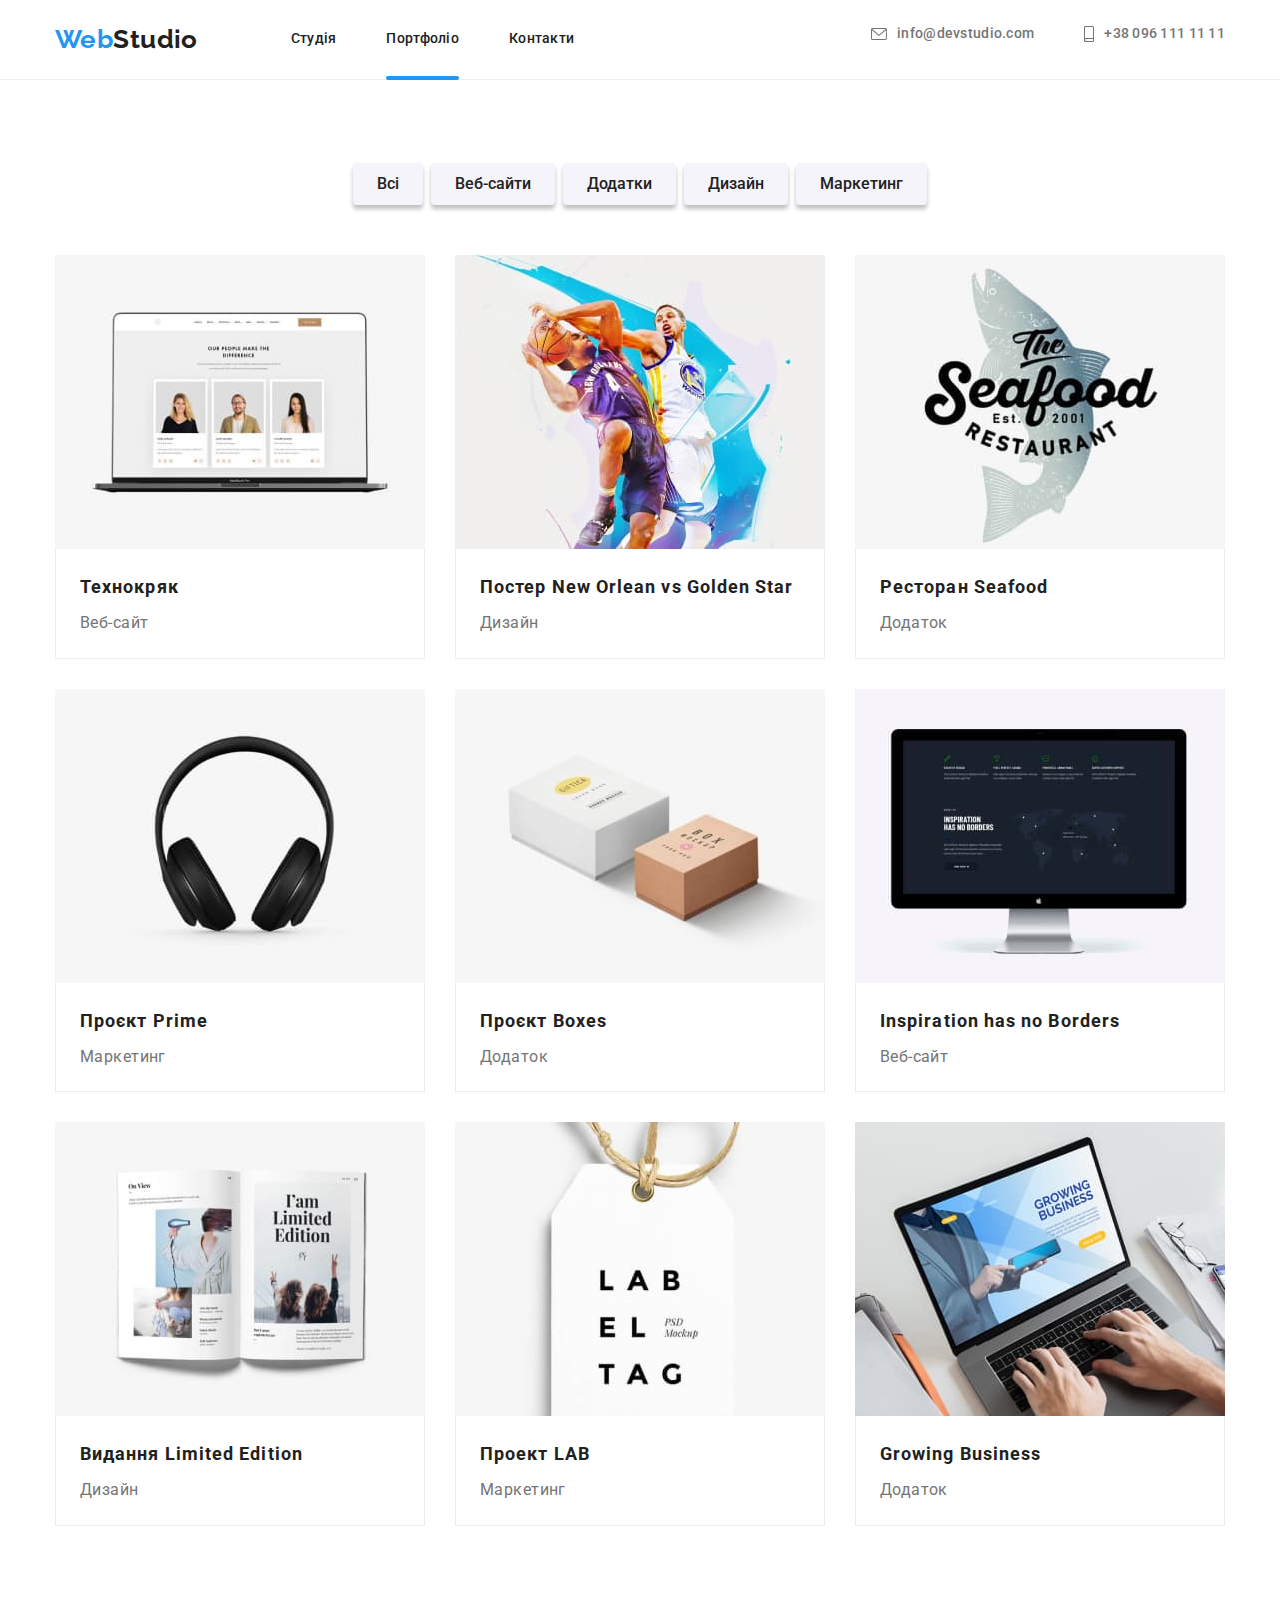
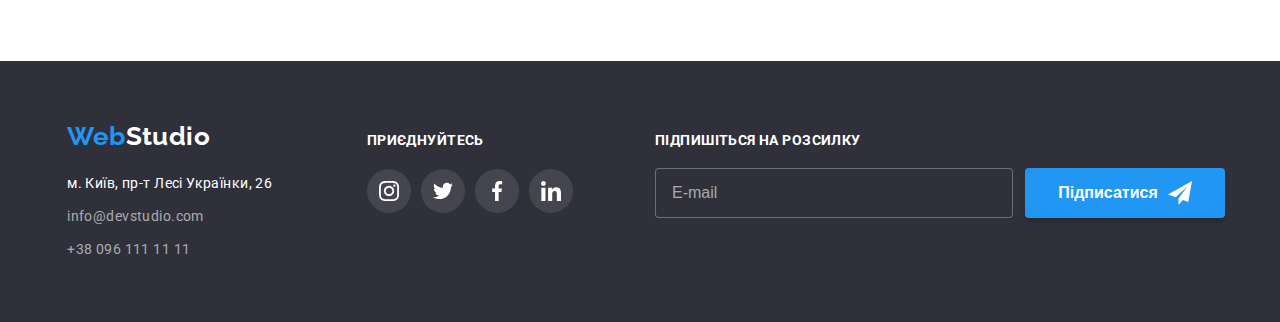
==== commit e6491a82: "homework8 final" ====
--- a/portfolio.html
+++ b/portfolio.html
@@ -129,21 +129,22 @@
             </li>
           </ul>
           <ul class="project-example__list">
-            <li class="project-example__item">
-              <a
-                href="#"
-                target="_blank"
-                rel="noopener noreferrer"
-                class="project-example__link"
-              >
-                <div class="card-wrap project-slider">
-                  <img
-                    class="work-image"
-                    src="./img/img-5.jpg"
-                    alt="Технокряк"
-                    width="370"
-                    height="294"
-                  />
+            <li class="project-example__item"> 
+              <a
+                href="#"
+                target="_blank"
+                rel="noopener noreferrer"
+                class="project-example__link">
+                <div class="card-wrap project-slider">
+                  <picture>
+                    <source srcset="./img/work-desk-1.jpg 1x, ./img/work-desk-1-2x.jpg 2x"
+                    media="(min-width:1200px)"/> 
+                    <source srcset="./img/work-tab-1.jpg 1x, ./img/work-tab-1-2x.jpg 2x"
+                    media="(min-width:768px)"/> 
+                    <source srcset="./img/work-mob-1.jpg 1x, ./img/work-mob-1-2x.jpg 2x"
+                    media="(max-width:767px)"/> 
+                    <img src="./img/work-mob-1.jpg" alt="Технокряк" width="450" height="294" />
+                  </picture>
                   <p class="project-slider__text">
                     Ресурс пропонує комплексні пропозиції з різним рівнем функціоналу та
                     сервісів. Все це дозволить відвідувачу отримати вичерпні відомості про
@@ -161,15 +162,21 @@
                 href="#"
                 target="_blank"
                 rel="noopener noreferrer"
-                class="project-example__link"
-              >
-                <div class="card-wrap project-slider">
-                  <img
-                    src="./img/img-6.jpg"
+                class="project-example__link">
+                <div class="card-wrap project-slider">
+                  <picture>
+                    <source srcset="./img/work-desk-2.jpg 1x, ./img/work-desk-2-2x.jpg 2x"
+                    media="(min-width:1200px)"/> 
+                    <source srcset="./img/work-tab-2.jpg 1x, ./img/work-tab-2-2x.jpg 2x"
+                    media="(min-width:768px)"/> 
+                    <source srcset="./img/work-mob-2.jpg 1x, ./img/work-mob-2-2x.jpg 2x"
+                    media="(max-width:767px)"/> 
+                    <img
+                    src="./img/work-mob-2.jpg"
                     alt="Постер Нью-Орлеан"
-                    width="370"
-                    height="294"
-                  />
+                    width="450"
+                    height="294"/>
+                  </picture>
                   <p class="project-slider__text">
                     Ресурс пропонує комплексні пропозиції з різним рівнем функціоналу та
                     сервісів. Все це дозволить відвідувачу отримати вичерпні відомості про
@@ -190,12 +197,21 @@
                 class="project-example__link"
               >
                 <div class="card-wrap project-slider">
-                  <img
-                    src="./img/img-7.jpg"
+                  <picture>
+                    <source srcset="./img/work-desk-3.jpg 1x, ./img/work-desk-3-2x.jpg 2x"
+                    media="(min-width:1200px)"/> 
+                    <source srcset="./img/work-tab-3.jpg 1x, ./img/work-tab-3-2x.jpg 2x"
+                    media="(min-width:768px)"/> 
+                    <source srcset="./img/work-mob-3.jpg 1x, ./img/work-mob-3-2x.jpg 2x"
+                    media="(max-width:767px)"/> 
+                    <img
+                    src="./img/work-mob-3.jpg"
                     alt="Ресторан рибний"
-                    width="370"
-                    height="294"
-                  />
+                    width="450"
+                    height="294"
+                  />
+                  </picture>
+                  
                   <p class="project-slider__text">
                     Ресурс пропонує комплексні пропозиції з різним рівнем функціоналу та
                     сервісів. Все це дозволить відвідувачу отримати вичерпні відомості про
@@ -216,12 +232,20 @@
                 class="project-example__link"
               >
                 <div class="card-wrap project-slider">
-                  <img
-                    src="./img/img-8.jpg"
-                    alt="Проєкт прайм"
-                    width="370"
-                    height="294"
-                  />
+                  <picture>
+                    <source srcset="./img/work-desk-4.jpg 1x, ./img/work-desk-4-2x.jpg 2x"
+                    media="(min-width:1200px)"/> 
+                    <source srcset="./img/work-tab-5.jpg 1x, ./img/work-tab-5-2x.jpg 2x"
+                    media="(min-width:768px)"/> 
+                    <source srcset="./img/work-mob-4.jpg 1x, ./img/work-mob-4-2x.jpg 2x"
+                    media="(max-width:767px)"/> 
+                    <img
+                    src="./img/work-mob-4.jpg"
+                    alt="Проєкт Прайм"
+                    width="450"
+                    height="294"
+                  />
+                  
                   <p class="project-slider__text">
                     Ресурс пропонує комплексні пропозиції з різним рівнем функціоналу та
                     сервісів. Все це дозволить відвідувачу отримати вичерпні відомості про
@@ -242,12 +266,20 @@
                 class="project-example__link"
               >
                 <div class="card-wrap project-slider">
-                  <img
-                    src="./img/img-9.jpg"
+                  <picture>
+                    <source srcset="./img/work-desk-5.jpg 1x, ./img/work-desk-5-2x.jpg 2x"
+                    media="(min-width:1200px)"/> 
+                    <source srcset="./img/work-tab-6.jpg 1x, ./img/work-tab-6-2x.jpg 2x"
+                    media="(min-width:768px)"/> 
+                    <source srcset="./img/work-mob-5.jpg 1x, ./img/work-mob-5-2x.jpg 2x"
+                    media="(max-width:767px)"/> 
+                    <img
+                    src="./img/work-mob-5.jpg"
                     alt="Проєкт боксес"
-                    width="370"
-                    height="294"
-                  />
+                    width="450"
+                    height="294"
+                  />
+                  </picture>
                   <p class="project-slider__text">
                     Ресурс пропонує комплексні пропозиції з різним рівнем функціоналу та
                     сервісів. Все це дозволить відвідувачу отримати вичерпні відомості про
@@ -268,12 +300,20 @@
                 class="project-example__link"
               >
                 <div class="card-wrap project-slider">
-                  <img
-                    src="./img/img-10.jpg"
+                  <picture>
+                    <source srcset="./img/work-desk-6.jpg 1x, ./img/work-desk-6-2x.jpg 2x"
+                    media="(min-width:1200px)"/> 
+                    <source srcset="./img/work-tab-7.jpg 1x, ./img/work-tab-7-2x.jpg 2x"
+                    media="(min-width:768px)"/> 
+                    <source srcset="./img/work-mob-6.jpg 1x, ./img/work-mob-6-2x.jpg 2x"
+                    media="(max-width:767px)"/> 
+                    <img
+                    src="./img/work-mob-6.jpg"
                     alt="у натхнення немає меж"
-                    width="370"
-                    height="294"
-                  />
+                    width="450"
+                    height="294"
+                  />
+                  </picture>
                   <p class="project-slider__text">
                     Ресурс пропонує комплексні пропозиції з різним рівнем функціоналу та
                     сервісів. Все це дозволить відвідувачу отримати вичерпні відомості про
@@ -294,12 +334,20 @@
                 class="project-example__link"
               >
                 <div class="card-wrap project-slider">
-                  <img
-                    src="./img/img-11.jpg"
+                  <picture>
+                    <source srcset="./img/work-desk-7.jpg 1x, ./img/work-desk-7-2x.jpg 2x"
+                    media="(min-width:1200px)"/> 
+                    <source srcset="./img/work-tab-8.jpg 1x, ./img/work-tab-8-2x.jpg 2x"
+                    media="(min-width:768px)"/> 
+                    <source srcset="./img/work-mob-7.jpg 1x, ./img/work-mob-7-2x.jpg 2x"
+                    media="(max-width:767px)"/> 
+                    <img
+                    src="./img/work-mob-7.jpg"
                     alt="Видання лімітед едішн"
-                    width="370"
-                    height="294"
-                  />
+                    width="450"
+                    height="294"
+                  />
+                  </picture>
                   <p class="project-slider__text">
                     Ресурс пропонує комплексні пропозиції з різним рівнем функціоналу та
                     сервісів. Все це дозволить відвідувачу отримати вичерпні відомості про
@@ -320,7 +368,20 @@
                 class="project-example__link"
               >
                 <div class="card-wrap project-slider">
-                  <img src="./img/img-12.jpg" alt="Проект ЛАБ" width="370" height="294" />
+                  <picture>
+                    <source srcset="./img/work-desk-8.jpg 1x, ./img/work-desk-8-2x.jpg 2x"
+                    media="(min-width:1200px)"/> 
+                    <source srcset="./img/work-tab-9.jpg 1x, ./img/work-tab-9-2x.jpg 2x"
+                    media="(min-width:768px)"/> 
+                    <source srcset="./img/work-mob-8.jpg 1x, ./img/work-mob-8-2x.jpg 2x"
+                    media="(max-width:767px)"/> 
+                    <img
+                    src="./img/work-mob-8.jpg"
+                    alt="Проект ЛАБ"
+                    width="450"
+                    height="294"
+                  />
+                  </picture>
                   <p class="project-slider__text">
                     Ресурс пропонує комплексні пропозиції з різним рівнем функціоналу та
                     сервісів. Все це дозволить відвідувачу отримати вичерпні відомості про
@@ -341,12 +402,20 @@
                 class="project-example__link"
               >
                 <div class="card-wrap project-slider">
-                  <img
-                    src="./img/img-13.jpg"
+                  <picture>
+                    <source srcset="./img/work-desk-9.jpg 1x, ./img/work-desk-9-2x.jpg 2x"
+                    media="(min-width:1200px)"/> 
+                    <source srcset="./img/work-tab-10.jpg 1x, ./img/work-tab-10-2x.jpg 2x"
+                    media="(min-width:768px)"/> 
+                    <source srcset="./img/work-mob-9.jpg 1x, ./img/work-mob-9-2x.jpg 2x"
+                    media="(max-width:767px)"/> 
+                    <img
+                    src="./img/work-mob-9.jpg"
                     alt="Зростаючий бізнес"
-                    width="370"
-                    height="294"
-                  />
+                    width="450"
+                    height="294"
+                  />
+                  </picture>
                   <p class="project-slider__text">
                     Ресурс пропонує комплексні пропозиції з різним рівнем функціоналу та
                     сервісів. Все це дозволить відвідувачу отримати вичерпні відомості про
--- a/css/main.min.css
+++ b/css/main.min.css
@@ -1 +1 @@
-:root{--color-one--: #ffffff;--color-two--: #2196f3;--color-three--: #212121;--color-four--: #757575;--color-five--: #f5f4fa}.form-btn,.modal-button,.socials-section__link,.our-clients__link,.team-member__soc-link,.properties__icon,.header-contacts__mail-design,.header-contacts__tel-design,.header-contacts__item,.header-page .container,.menu__list{display:flex;align-items:center}.socials-section__title,.properties__title,.menu__text{font-size:14px;line-height:1.14}html{box-sizing:border-box}*,*::after,*::before{box-sizing:border-box}body{font-family:"Roboto",sans-serif;font-size:14px;letter-spacing:.03em;color:var(--color-three--);background-color:var(--color-one--);margin:0}ul{list-style:none;padding:0;margin:0}img{display:block;width:100%;max-width:100%;height:auto}.current-link{color:var(--color-two--)}.container{width:100%;margin-right:auto;margin-left:auto;padding-left:15px;padding-right:15px}@media screen and (min-width: 480px){.container{width:480px}}@media screen and (min-width: 768px){.container{width:768px}}@media screen and (min-width: 1200px){.container{width:1200px}}.header-page{height:80px;border-bottom:1px solid #ececec;padding-top:24px;padding-bottom:24px}.menu{display:none}@media screen and (min-width: 768px){.menu{display:block}}@media screen and (min-width: 1200px){.menu{display:block}}.menu-button-open{margin-left:auto}.menu__text{font-weight:500;letter-spacing:.02em}.logo{font-family:Raleway,sans-serif;font-weight:700;font-size:26px;line-height:1.19;text-decoration:none}.footer-menu__logo,.web-logo{color:var(--color-one--)}.header-logo{color:var(--color-three--);margin-right:93px;align-items:center}.menu__item:not(:last-child){margin-right:50px}.header-page{-moz-column-gap:30px;column-gap:30px}.header-contacts__list{margin-left:auto;display:none}.header-page .header-contacts__list{display:flex;-moz-column-gap:50px;column-gap:50px}.header-page .header-contacts__list{display:none}@media screen and (min-width: 768px){.header-page .header-contacts__list{display:block}}@media screen and (min-width: 1200px){.header-page .header-contacts__list{display:flex}}.header-contacts__item{background-color:rgba(0,0,0,0);justify-items:center;fill:currentColor;margin-bottom:10px}.header-contacts__item:hover,.header-contacts__item:focus{background-color:var(--color-one--);fill:var(--color-two--)}.header-contacts__icon--right{margin-right:10px}.mob-menu{position:fixed;background-color:#fff;top:0;left:0;z-index:1;width:100vw;height:100vh;padding-top:21px;padding-left:40px;padding-bottom:48px}.menu-button-open{display:block;margin-left:auto;background-color:#fff;margin-right:10px;border-color:rgba(0,0,0,0)}@media screen and (min-width: 768px){.menu-button-open{display:none}}@media screen and (min-width: 1200px){.menu-button-open{display:none}}.menu-button-close{display:block;margin-left:auto;margin-right:10px;background-color:#fff;border-color:rgba(0,0,0,0)}.mob-menu__navigation{display:block}.mob-menu__list{font-size:40px;font-weight:500;line-height:1.17;color:var(--color-three--);margin-bottom:302px}.mob-menu__item:not(:last-child){margin-bottom:35px}.mob-connect{display:block;margin-bottom:64px}.mob-connect__item:not(:last-child){margin-bottom:32px}.mob-connect__text{font-size:34px;font-weight:500;line-height:1.17;color:var(--color-two--);text-decoration:none}.mob-connect__text--mail{font-size:24px;font-weight:500;line-height:1.17;text-decoration:none;color:var(--color-four--)}.mob-socnet{display:flex}.mob-socnet__text{font-size:18px;font-weight:500;line-height:1.2;color:var(--color-two--);text-decoration:none}.mob-socnet__list{display:inline-flex;margin-right:83px;gap:20px}.mob-socnet__item:not(:last-child){border-right:1px solid rgba(33,33,33,.2);padding-right:10px}.link-design{color:var(--color-four--);text-decoration:none;transition:background-color 250ms cubic-bezier(0.4, 0, 0.2, 1)}.menu__link{color:var(--color-three--);display:block;text-decoration:none;position:relative;transition:background-color 250ms cubic-bezier(0.4, 0, 0.2, 1)}.menu__link.current-link::after{content:"";display:block;width:100%;height:4px;border-radius:2px;background-color:var(--color-two--);position:absolute;left:0;bottom:-33px}.menu__link:hover,.menu__link:focus,.web-logo,.link-design:hover,.link-design:focus,.mail-design:hover,.mail-design:focus,.tel-design:hover,.tel-design:focus{color:var(--color-two--)}.mail-design,.tel-design{color:var(--color-four--)}.heroe-section{height:400px;background-image:linear-gradient(rgba(47, 48, 58, 0.4), rgba(47, 48, 58, 0.4)),url(../img/hero-bg.jpg);background-color:#c4c4c4;padding:118px 0px;text-align:center;margin-left:auto;margin-right:auto}@media screen and (min-width: 1200px){.heroe-section{height:600px;padding:200px 0px}}.heroe-section__title{font-weight:900;font-size:26px;line-height:1.61;letter-spacing:.06em;text-transform:uppercase;color:var(--color-one--);display:inline-block;margin:0}@media screen and (min-width: 1200px){.heroe-section__title{font-size:44px;line-height:1.36}}.heroe-section__button{font-family:inherit;font-weight:700;font-size:16px;line-height:1.87;letter-spacing:.06em;color:var(--color-one--);background-color:var(--color-two--);cursor:pointer;border-radius:4px;border:rgba(0,0,0,0);padding:10px 25px;display:inline-block;text-align:center;transition:background-color 250ms cubic-bezier(0.4, 0, 0.2, 1)}.heroe-section__button--top{margin-top:30px}.heroe-section__button:hover,.heroe-section__button:focus{background-color:#188ce8;box-shadow:0px 4px 4px rgba(0,0,0,.25)}@media screen and (min-width: 768px){.heroe-section__container{width:390px}}@media screen and (min-width: 1200px){.heroe-section__container{width:696px}}.visual-hidden{position:absolute;white-space:nowrap;width:1px;height:1px;overflow:hidden;border:0;padding:0;clip:rect(0 0 0 0);-webkit-clip-path:inset(50%);clip-path:inset(50%);margin:-1px}.activity__title{font-family:inherit;font-weight:700;font-size:36px;line-height:1.16}.activity__title--position{margin-top:0;margin-bottom:50px;text-align:center}.properties{padding:60px 0px}@media screen and (min-width: 1200px){.properties{padding-top:57px;padding-bottom:94px}}@media screen and (min-width: 480px){.properties__list{display:block}}@media screen and (min-width: 768px){.properties__list{display:flex;flex-wrap:wrap;-moz-column-gap:30px;column-gap:30px}}@media screen and (min-width: 1200px){.properties__list{display:flex;-moz-column-gap:30px;column-gap:30px}}@media screen and (min-width: 480px){.properties__list .properties__item{width:100%;margin-top:30px}}@media screen and (min-width: 768px){.properties__list .properties__item{width:calc((100% - 30px)/2);margin-top:0px}}@media screen and (min-width: 1200px){.properties__list .properties__item{width:calc((100% - 90px)/4);justify-content:center}}.properties__title{font-weight:700;text-transform:uppercase}@media screen and (min-width: 480px){.properties__title{margin-top:0px;text-align:center}}@media screen and (min-width: 768px){.properties__title{text-align:left}}.properties__title--down-position{margin-bottom:10px}.properties__text{font-weight:400;font-size:14px;line-height:1.71;color:var(--color-four--);margin-top:0;margin-bottom:0px}.properties__icon{margin-bottom:30px;background-color:#f5f4fa;border-radius:4px;margin-left:auto;margin-right:auto;justify-content:center;height:120px}@media screen and (min-width: 480px){.properties{width:450px}}@media screen and (min-width: 768px){.properties{width:354px}}@media screen and (min-width: 1200px){.properties{width:270px}}@media screen and (min-width: 480px){.properties__item:first-child{margin-top:0px}}@media screen and (min-width: 768px){.properties__item:nth-child(n+3){margin-top:30px}}@media screen and (min-width: 1200px){.properties__item:nth-child(n+3){margin-top:0px}}.activity{display:none;padding-bottom:0px}@media screen and (min-width: 768px){.activity{display:flex}}@media screen and (min-width: 1200px){.activity{display:flex}}.activity__list{display:flex;-moz-column-gap:30px;column-gap:30px;flex-direction:row}.activity__text{display:flex;font-family:inherit;font-size:14px;font-weight:700;text-transform:uppercase;line-height:1.17;color:var(--color-one--);background-color:rgba(47,48,58,.8);height:70px;width:100%;margin:0;padding-top:27px;padding-bottom:27px;justify-content:center;position:absolute;bottom:0;right:0}.activity__item{width:calc((100% - 60px)/3);position:relative}.team-section{background-color:var(--color-five--);padding-bottom:60px;padding-top:60px}@media screen and (min-width: 1200px){.team-section{padding-bottom:94px;padding-top:94px}}.team-section__title{font-family:inherit;font-weight:700;font-size:28px;line-height:1.17;margin-bottom:30px}@media screen and (min-width: 1200px){.team-section__title{font-size:36px;line-height:1.16}}.team-section__title--position{margin-top:0;text-align:center}@media screen and (min-width: 1200px){.team-section__title--position{margin-bottom:50px}}@media screen and (min-width: 480px){.team__list{display:block}}@media screen and (min-width: 768px){.team__list{display:flex;flex-wrap:wrap;-moz-column-gap:30px;column-gap:30px}}@media screen and (min-width: 1200px){.team__list{display:flex;-moz-column-gap:30px;column-gap:30px}}.team__item{background-color:#fff;margin-bottom:30px}@media screen and (min-width: 768px){.team__item{width:calc((100% - 30px)/2);margin-top:30px}}@media screen and (min-width: 1200px){.team__item{width:calc((100% - 90px)/4);justify-content:center;border-bottom-left-radius:4px;border-bottom-right-radius:4px;box-shadow:0px 1px 3px rgba(0,0,0,.12),0px 1px 1px rgba(0,0,0,.14),0px 2px 1px rgba(0,0,0,.2)}}.team-member{padding-top:30px;padding-bottom:24px}@media screen and (min-width: 1200px){.team-member{padding-bottom:30px}}.team-member__soc-list{display:flex;justify-content:center;gap:10px}.team-member__soc-icon{fill:#afb1b8;transition:fill 250ms cubic-bezier(0.4, 0, 0.2, 1)}.team-member__soc-link{width:44px;height:44px;border-radius:50%;background-color:rgba(0,0,0,0);justify-content:center;transition:background-color 250ms cubic-bezier(0.4, 0, 0.2, 1),fill 250ms cubic-bezier(0.4, 0, 0.2, 1)}.team-member__soc-link:hover,.team-member__soc-link:focus{background-color:var(--color-two--)}.team-member__soc-link:hover .team-member__soc-icon,.team-member__soc-link:focus .team-member__soc-icon{fill:#fff}.team-member__name{font-weight:500;font-size:16px;line-height:1.18;margin-top:0;text-align:center}.team-member__name--bottom{margin-bottom:10px}.team-member__position{font-size:16px;line-height:1.18;color:var(--color-four--);margin:0;text-align:center}.team-member__position--bottom{margin-bottom:16px}.our-clients{padding-top:60px;padding-bottom:60px;text-align:center}@media screen and (min-width: 1200px){.our-clients{padding-top:94px;padding-bottom:94px}}.our-clients .our-clients__title{display:block;font-family:inherit;font-weight:700;font-size:28px;line-height:1.17;margin-bottom:0px;margin-top:0px}@media screen and (min-width: 1200px){.our-clients .our-clients__title{font-size:36px;line-height:1.16}}.our-clients .our-clients__title--position{text-align:center}@media screen and (min-width: 1200px){.our-clients .our-clients__title--position{margin-bottom:50px}}.our-clients__list{display:flex;flex-wrap:wrap;gap:30px;justify-content:center;margin-top:30px}@media screen and (min-width: 1200px){.our-clients__list{display:flex;-moz-column-gap:30px;column-gap:30px}}@media screen and (min-width: 480px){.our-clients__item{width:calc((100% - 30px)/2);margin-bottom:0px}}@media screen and (min-width: 768px){.our-clients__item{width:calc((100% - 60px)/3)}}@media screen and (min-width: 1200px){.our-clients__item{width:170px;margin-bottom:0px}}.properties__item:nth-child(n+5){margin-bottom:0px}.our-clients__link{border:1px solid #afb1b8;border-radius:4px;width:100%;height:92px;justify-content:center;fill:#afb1b8;transition:background-color 250ms cubic-bezier(0.4, 0, 0.2, 1),fill 250ms cubic-bezier(0.4, 0, 0.2, 1),border 250ms cubic-bezier(0.4, 0, 0.2, 1)}.our-clients__link:hover,.our-clients__link:focus{fill:var(--color-two--);border:1px solid var(--color-two--)}.footer-design{background-color:#2f303a;padding-top:60px;padding-bottom:60px}.footer-section{display:block;text-align:center}@media screen and (min-width: 1200px){.footer-section{display:flex;align-items:cente;align-items:baseline;gap:70px}}@media screen and (min-width: 768px){.footer-design__tablet{display:flex;align-items:baseline;justify-content:space-around}}@media screen and (min-width: 1200px){.footer-design__tablet{display:flex;width:100%;gap:70px}}@media screen and (min-width: 1200px){.footer-menu{text-align:left}}.footer-address__item:not(:last-child){margin-top:0px;margin-bottom:9px}.footer-address--top{margin-top:20px}.footer-address__contacts{font-family:inherit;font-size:14px;line-height:1.71;display:inline-block}.footer-address__street{color:var(--color-one--);font-style:normal;transition:color 250ms cubic-bezier(0.4, 0, 0.2, 1)}.footer-address__mail,.footer-address__tel{font-family:inherit;font-style:normal;font-size:14px;line-height:1.71;color:rgba(255,255,255,.6);transition:color 250ms cubic-bezier(0.4, 0, 0.2, 1)}.footer-address--decoration{text-decoration:none}.footer-address__mail:hover,.footer-address__mail:focus,.footer-address__tel:hover,.footer-address__tel:focus,.footer-address__street:hover,.footer-address__street:focus{color:var(--color-two--)}.socials-section{width:100%;text-align:center;margin-top:60px}@media screen and (min-width: 768px){.socials-section{margin-top:0px;width:206px}}@media screen and (min-width: 1200px){.socials-section{width:206px;margin-top:0px}}.socials-section__title{font-family:inherit;font-weight:700;color:var(--color-one--);text-transform:uppercase;justify-content:center;margin-top:0;margin-bottom:0}@media screen and (min-width: 1200px){.socials-section__title{text-align:left;font-family:inherit;font-weight:700;font-size:14px;line-height:1.14;color:var(--color-one--);text-transform:uppercase;justify-content:center;margin-top:0;margin-bottom:0}}.socials-section__list{display:flex;justify-content:center;-moz-column-gap:10px;column-gap:10px;margin-top:20px}.socials-section__icon{fill:var(--color-one--)}.socials-section__link{width:44px;height:44px;border-radius:50%;background-color:rgba(255,255,255,.1);justify-content:center;transition:background-color 250ms cubic-bezier(0.4, 0, 0.2, 1),fill 250ms cubic-bezier(0.4, 0, 0.2, 1)}.socials-section__link:hover,.socials-section__link:focus{background-color:var(--color-two--)}.socials-section__link:hover .socials-section__icon,.socials-section__link:focus .socials-section__icon{fill:#fff}.footer-subscr{margin-top:60px}@media screen and (min-width: 1200px){.footer-subscr{margin-top:0px}}.footer-subscr__form{display:block}@media screen and (min-width: 1200px){.footer-subscr__form{display:flex;width:570px}}.footer-subscr__form--top{margin-top:20px}.footer-subscr__title{font-size:14px;font-weight:700;color:var(--color-one--);margin-top:0;margin-bottom:0px;text-transform:uppercase}@media screen and (min-width: 1200px){.footer-subscr__title{text-align:left}}.footer-subscr__text{width:100%;height:50px;color:var(--color-one--);background-color:#2f303a;border:1px solid rgba(255,255,255,.3);border-radius:4px;padding-left:16px;padding-top:15px;padding-bottom:15px}@media screen and (min-width: 768px){.footer-subscr__text{width:450px}}@media screen and (min-width: 1200px){.footer-subscr__text{display:block;width:358px}}.footer-subscr__text--right{margin-right:12px}.footer-subscr__text:focus{border:1px solid var(--color-two--);outline:rgba(0,0,0,0)}.footer-subscr__text::-moz-placeholder{font-size:16px;color:rgba(255,255,255,.6)}.footer-subscr__text:-ms-input-placeholder{font-size:16px;color:rgba(255,255,255,.6)}.footer-subscr__text::placeholder{font-size:16px;color:rgba(255,255,255,.6)}.footer-subscr__icon--left{margin-left:10px}.footer-subscr__btn{display:block;align-items:center;width:200px;height:50px;background-color:var(--color-two--);color:var(--color-one--);fill:currentColor;font-size:16px;font-weight:700;border-radius:4px;box-shadow:0px 4px 4px rgba(0,0,0,.15);border-color:rgba(0,0,0,0);justify-content:center;padding-left:6px;cursor:pointer;margin-left:auto;margin-right:auto;margin-top:20px}@media screen and (min-width: 1200px){.footer-subscr__btn{display:flex;align-items:center;width:200px;height:50px;background-color:var(--color-two--);color:var(--color-one--);fill:currentColor;font-size:16px;font-weight:700;border-radius:4px;box-shadow:0px 4px 4px rgba(0,0,0,.15);border-color:rgba(0,0,0,0);justify-content:center;padding-left:6px;cursor:pointer;margin-top:0px}}.backdrop{width:100%;height:100%;top:0;background-color:rgba(0,0,0,.2);position:fixed;transition:opacity 500ms cubic-bezier(0.25, 0.46, 0.45, 0.94),visibility 500ms}.btn-design{font-family:inherit;font-size:16px;line-height:1.62;font-weight:500;background:var(--color-five--);color:var(--color-three--);cursor:pointer;border-radius:4px;border-color:rgba(0,0,0,0);padding:6px 22px;display:inline-block;text-align:center;box-shadow:0px 4px 4px rgba(0,0,0,.25);transition:color 250ms cubic-bezier(0.4, 0, 0.2, 1),background-color 250ms cubic-bezier(0.4, 0, 0.2, 1),box-shadow 250ms cubic-bezier(0.4, 0, 0.2, 1),border-radius 250ms cubic-bezier(0.4, 0, 0.2, 1)}.btn-design:hover,.btn-design:focus{color:var(--color-one--);background-color:var(--color-two--);box-shadow:0px 3px 1px rgba(0,0,0,.1),0px 1px 2px rgba(0,0,0,.08),0px 2px 2px rgba(0,0,0,.12);border-radius:4px}.menu-button-close:hover,.menu-button-close:focus{fill:var(--color-two--)}.work-filtr{padding-top:60px;padding-bottom:60px}@media screen and (min-width: 1200px){.work-filtr{padding-top:83px;padding-bottom:105px}}@media screen and (min-width: 480px){.work-filtr__list{display:flex;flex-wrap:wrap;gap:8px 15px;margin-bottom:40px;flex-direction:row}}@media screen and (min-width: 768px){.work-filtr__list{display:flex;justify-content:center;margin-bottom:30px;-moz-column-gap:8px;column-gap:8px}}@media screen and (min-width: 1200px){.work-filtr__list{display:flex;justify-content:center;margin-bottom:50px;-moz-column-gap:8px;column-gap:8px}}@media screen and (min-width: 480px){.project-example__list{display:block;width:100%}}@media screen and (min-width: 768px){.project-example__list{display:flex;flex-wrap:wrap;-moz-column-gap:30px;column-gap:30px;flex-grow:1}}@media screen and (min-width: 1200px){.project-example__list{display:flex;-moz-column-gap:30px;column-gap:30px}}.project-example__link{display:flex;height:100%;flex-direction:column}.project-example__link:hover .project-slider__text,.project-example__link:focus .project-slider__text{transform:translateY(0)}@media screen and (min-width: 480px){.project-example__item{width:100%;margin-bottom:30px}}@media screen and (min-width: 768px){.project-example__item{width:calc((100% - 30px)/2);margin-bottom:30px}}@media screen and (min-width: 1200px){.project-example__item{width:calc((100% - 60px)/3);margin-bottom:30px}.project-example__item:hover,.project-example__item:focus .project-slider__text{box-shadow:0px 1px 1px rgba(0,0,0,.12),0px 4px 4px rgba(0,0,0,.06),1x 4px 6px rgba(0,0,0,.16)}}.project-example__item .project-slider{position:relative;overflow:hidden}.project-example__item .project-slider__text{font-family:inherit;position:absolute;display:block;top:0;left:0;font-size:18px;font-weight:400;line-height:1.55;background-color:var(--color-two--);color:var(--color-one--);margin:0;height:100%;padding:63px 24px;transform:translateY(100%);transition:transform 300ms cubic-bezier(0.4, 0, 0.2, 1)}.project-example__item .text-border{border-right:1px solid #ececec;border-left:1px solid #ececec;border-bottom:1px solid #ececec;padding:20px 24px;flex-grow:1}.project-example__item .project-text{font-size:16px;line-height:1.8;color:var(--color-four--);margin-top:0;margin-bottom:0}.project-example__item .project-title{font-weight:700;font-size:18px;line-height:2;letter-spacing:.06em;color:var(--color-three--);margin-bottom:4px;margin-top:0}.project-example__item a{text-decoration:none}.modal-window{width:450px;background-color:var(--color-one--);border-radius:4px;position:absolute;top:50%;left:50%;transform:translate(-50%, -50%) scale(1) rotate(0);transition:transform 400ms linear,height 500ms linear;padding:40px}@media screen and (min-width: 768px){.modal-window{width:450px;background-color:var(--color-one--);border-radius:4px;position:absolute;top:50%;left:50%;transform:translate(-50%, -50%) scale(1) rotate(0);transition:transform 400ms linear,height 500ms linear;padding:40px}}@media screen and (min-width: 1200px){.modal-window{width:528px;background-color:var(--color-one--);border-radius:4px;position:absolute;top:50%;left:50%;transform:translate(-50%, -50%) scale(1) rotate(0);transition:transform 400ms linear,height 500ms linear;padding:40px}}.backdrop.is-hidden .modal-window{transform:translate(-50%, -50%) scale(0) rotate(-180deg);transition:transform 400ms linear}.modal-button{justify-content:center;position:absolute;top:8px;right:8px;height:30px;width:30px;border-radius:50%;background-color:var(--color-one--);border:1px solid rgba(0,0,0,.1);box-shadow:0px 1px 3px rgba(0,0,0,.12),0px 1px 1px rgba(0,0,0,.14),0px 2px 1px rgba(0,0,0,.2)}.modal-button:hover,.modal-button:focus{fill:var(--color-two--)}.modal-icon{transition:fill 250ms cubic-bezier(0.4, 0, 0.2, 1)}.is-hidden{opacity:0;visibility:hidden;pointer-events:none}.modal-title{font-weight:700;font-size:20px;color:var(--color-three--);display:block;text-align:center;margin-bottom:12px;margin-top:0}.input-form{display:block;width:100%;height:40px;border-radius:4px;border:1px solid rgba(33,33,33,.2);font-size:12px;padding-left:42px;transition:border 250ms cubic-bezier(0.4, 0, 0.2, 1)}.input-form:focus{border:1px solid var(--color-two--);outline:rgba(0,0,0,0)}.input-form:focus+.input-icon{fill:var(--color-two--)}.input-title{display:block;font-size:12px;color:var(--color-four--);margin-bottom:4px}.input-form-comment{display:block;font-size:12px;color:var(--color-four--);height:120px;width:100%;border-radius:4px;border:1px solid rgba(33,33,33,.2);margin-bottom:20px;padding:12px 16px;transition:border 250ms cubic-bezier(0.4, 0, 0.2, 1)}.input-form-comment:focus{border:1px solid var(--color-two--);outline:rgba(0,0,0,0)}.input-form-comment::-moz-placeholder{display:block;font-size:12px;color:rgba(117,117,117,.5)}.input-form-comment:-ms-input-placeholder{display:block;font-size:12px;color:rgba(117,117,117,.5)}.input-form-comment::placeholder{display:block;font-size:12px;color:rgba(117,117,117,.5)}.form-btn{color:var(--color-one--);font-size:16px;background-color:var(--color-two--);letter-spacing:.06em;justify-content:center;border-color:rgba(0,0,0,0);border-radius:4px;box-shadow:0px 4px 4px rgba(0,0,0,.25);width:200px;height:50px;margin-left:auto;margin-right:auto;cursor:pointer;transition:background-color 250ms cubic-bezier(0.4, 0, 0.2, 1),box-shadow 250ms cubic-bezier(0.4, 0, 0.2, 1),border-radius 250ms cubic-bezier(0.4, 0, 0.2, 1)}.form-btn:hover,.form-btn:focus{background-color:#188ce8;box-shadow:0px 4px 4px rgba(0,0,0,.15)}.input-field{align-items:center}.input-field:not(:last-of-type){margin-bottom:10px;position:relative}.input-field:last-of-type{margin-bottom:30px}.input-wrap{position:relative}.input-icon{position:absolute;left:12px;top:50%;transform:translateY(-50%);transition:fill 250ms cubic-bezier(0.4, 0, 0.2, 1)}.checkbox-text{font-size:12px;color:var(--color-four--);display:flex;justify-content:center}.checkbox-text span{width:16px;height:15px;border:2px solid var(--color-three--);border-radius:3px;margin-right:7px;display:flex;align-items:center;justify-content:center;transition:background-color 250ms cubic-bezier(0.4, 0, 0.2, 1)}.checkbox-text .agr-cond{text-decoration:underline;color:var(--color-two--);display:flex;padding-left:2px}@media screen and (min-width: 1200px){.checkbox-text{font-size:14px;color:var(--color-four--);display:flex;justify-content:center}.checkbox-text span{width:16px;height:15px;border:2px solid var(--color-three--);border-radius:3px;margin-right:7px;display:flex;align-items:center;justify-content:center;transition:background-color 250ms cubic-bezier(0.4, 0, 0.2, 1)}.checkbox-text .agr-cond{text-decoration:underline;color:var(--color-two--);display:flex;padding-left:2px}}.agr-cond:visited{color:var(--color-two--)}.input-check{-webkit-appearance:none;-moz-appearance:none;appearance:none;transition:fill 250ms cubic-bezier(0.4, 0, 0.2, 1),border-color 250ms cubic-bezier(0.4, 0, 0.2, 1)}.input-check:checked+.checkbox-text span{background-color:var(--color-two--);filter:drop-shadow(0px 4px 4px rgba(0, 0, 0, 0.25));border:none}.input-check:checked+.checkbox-text .check-icon{fill:var(--color-one--)}.check-icon{fill:rgba(0,0,0,0);transition:fill 250ms cubic-bezier(0.4, 0, 0.2, 1)}.input-check:hover+.checkbox-text span{fill:var(--color-one--);border-color:var(--color-two--)}/*# sourceMappingURL=main.min.css.map */+:root{--color-one--: #ffffff;--color-two--: #2196f3;--color-three--: #212121;--color-four--: #757575;--color-five--: #f5f4fa}.form-btn,.modal-button,.socials-section__link,.our-clients__link,.team-member__soc-link,.properties__icon,.header-contacts__mail-design,.header-contacts__tel-design,.header-contacts__item,.header-page .container,.menu__list{display:flex;align-items:center}.socials-section__title,.properties__title,.menu__text{font-size:14px;line-height:1.14}html{box-sizing:border-box}*,*::after,*::before{box-sizing:border-box}body{font-family:"Roboto",sans-serif;font-size:14px;letter-spacing:.03em;color:var(--color-three--);background-color:var(--color-one--);margin:0}ul{list-style:none;padding:0;margin:0}img{display:block;width:100%;max-width:100%;height:auto}.current-link{color:var(--color-two--)}.container{width:100%;margin-right:auto;margin-left:auto;padding-left:15px;padding-right:15px}@media screen and (min-width: 480px){.container{width:480px}}@media screen and (min-width: 768px){.container{width:768px}}@media screen and (min-width: 1200px){.container{width:1200px}}.header-page{height:80px;border-bottom:1px solid #ececec;padding-top:24px;padding-bottom:24px}.menu{display:none}@media screen and (min-width: 768px){.menu{display:block}}@media screen and (min-width: 1200px){.menu{display:block}}.menu-button-open{margin-left:auto}.menu__text{font-weight:500;letter-spacing:.02em}.logo{font-family:Raleway,sans-serif;font-weight:700;font-size:26px;line-height:1.19;text-decoration:none}.footer-menu__logo,.web-logo{color:var(--color-one--)}.header-logo{color:var(--color-three--);margin-right:93px;align-items:center}.menu__item:not(:last-child){margin-right:50px}.header-page{-moz-column-gap:30px;column-gap:30px}.header-contacts__list{margin-left:auto;display:none}.header-page .header-contacts__list{display:flex;-moz-column-gap:50px;column-gap:50px}.header-page .header-contacts__list{display:none}@media screen and (min-width: 768px){.header-page .header-contacts__list{display:block}}@media screen and (min-width: 1200px){.header-page .header-contacts__list{display:flex}}.header-contacts__item{background-color:rgba(0,0,0,0);justify-items:center;fill:currentColor;margin-bottom:10px}.header-contacts__item:hover,.header-contacts__item:focus{background-color:var(--color-one--);fill:var(--color-two--)}.header-contacts__icon--right{margin-right:10px}.mob-menu{position:fixed;background-color:#fff;top:0;left:0;z-index:1;width:100vw;height:100vh;padding-top:21px;padding-left:40px;padding-bottom:48px}.menu-button-open{display:block;margin-left:auto;background-color:#fff;margin-right:10px;border-color:rgba(0,0,0,0)}@media screen and (min-width: 768px){.menu-button-open{display:none}}@media screen and (min-width: 1200px){.menu-button-open{display:none}}.menu-button-close{display:block;margin-left:auto;margin-right:10px;background-color:#fff;border-color:rgba(0,0,0,0)}.mob-menu__navigation{display:block}.mob-menu__list{font-size:40px;font-weight:500;line-height:1.17;color:var(--color-three--);margin-bottom:302px}.mob-menu__item:not(:last-child){margin-bottom:35px}.mob-connect{display:block;margin-bottom:64px}.mob-connect__item:not(:last-child){margin-bottom:32px}.mob-connect__text{font-size:34px;font-weight:500;line-height:1.17;color:var(--color-two--);text-decoration:none}.mob-connect__text--mail{font-size:24px;font-weight:500;line-height:1.17;text-decoration:none;color:var(--color-four--)}.mob-socnet{display:flex}.mob-socnet__text{font-size:18px;font-weight:500;line-height:1.2;color:var(--color-two--);text-decoration:none}.mob-socnet__list{display:inline-flex;margin-right:83px;gap:20px}.mob-socnet__item:not(:last-child){border-right:1px solid rgba(33,33,33,.2);padding-right:10px}.link-design{color:var(--color-four--);text-decoration:none;transition:background-color 250ms cubic-bezier(0.4, 0, 0.2, 1)}.menu__link{color:var(--color-three--);display:block;text-decoration:none;position:relative;transition:background-color 250ms cubic-bezier(0.4, 0, 0.2, 1)}.menu__link.current-link::after{content:"";display:block;width:100%;height:4px;border-radius:2px;background-color:var(--color-two--);position:absolute;left:0;bottom:-33px}.menu__link:hover,.menu__link:focus,.web-logo,.link-design:hover,.link-design:focus,.mail-design:hover,.mail-design:focus,.tel-design:hover,.tel-design:focus{color:var(--color-two--)}.mail-design,.tel-design{color:var(--color-four--)}.heroe-section{height:400px;background-image:linear-gradient(rgba(47, 48, 58, 0.4), rgba(47, 48, 58, 0.4)),url(../img/heroe-img/header-mob.jpg);background-color:#c4c4c4;padding:118px 0px;text-align:center;margin-left:auto;margin-right:auto;background-size:cover;background-repeat:no-repeat;background-position:center}@media(min-device-pixel-ratio: 2),(-webkit-min-device-pixel-ratio: 2),(min-resolution: 192dpi),(min-resolution: 2dppx){.heroe-section{background-image:linear-gradient(rgba(47, 48, 58, 0.4), rgba(47, 48, 58, 0.4)),url(../img/heroe-img/header-mob@2x.jpg)}}@media screen and (min-width: 768px){.heroe-section{padding:118px 0px;background-image:linear-gradient(rgba(47, 48, 58, 0.4), rgba(47, 48, 58, 0.4)),url(../img/heroe-img/header-tab.jpg)}}@media screen and (min-width: 768px)and (min-device-pixel-ratio: 2),screen and (min-width: 768px)and (-webkit-min-device-pixel-ratio: 2),screen and (min-width: 768px)and (min-resolution: 192dpi),screen and (min-width: 768px)and (min-resolution: 2dppx){.heroe-section{background-image:linear-gradient(rgba(47, 48, 58, 0.4), rgba(47, 48, 58, 0.4)),url(../img/heroe-img/header-tab@2x.jpg)}}@media screen and (min-width: 1200px){.heroe-section{height:600px;padding:200px 0px;background-image:linear-gradient(rgba(47, 48, 58, 0.4), rgba(47, 48, 58, 0.4)),url(../img/heroe-img/header-desk.jpg)}}@media screen and (min-width: 1200px)and (min-device-pixel-ratio: 2),screen and (min-width: 1200px)and (-webkit-min-device-pixel-ratio: 2),screen and (min-width: 1200px)and (min-resolution: 192dpi),screen and (min-width: 1200px)and (min-resolution: 2dppx){.heroe-section{background-image:linear-gradient(rgba(47, 48, 58, 0.4), rgba(47, 48, 58, 0.4)),url(../img/heroe-img/header-desk@2x.jpg)}}.heroe-section__title{font-weight:900;font-size:26px;line-height:1.61;letter-spacing:.06em;text-transform:uppercase;color:var(--color-one--);display:inline-block;margin-bottom:30px;margin-top:0px}@media screen and (min-width: 768px){.heroe-section__title{font-size:26px;line-height:1.36;margin-bottom:30px;margin-top:0px;padding-left:204px;padding-right:204px}}@media screen and (min-width: 1200px){.heroe-section__title{font-size:44px;line-height:1.36;margin-bottom:30px;margin-top:0px;padding-left:204px;padding-right:204px}}.heroe-section__button{font-family:inherit;font-weight:700;font-size:16px;line-height:1.87;letter-spacing:.06em;color:var(--color-one--);background-color:var(--color-two--);cursor:pointer;border-radius:4px;border:rgba(0,0,0,0);padding:10px 25px;display:inline-block;text-align:center;transition:background-color 250ms cubic-bezier(0.4, 0, 0.2, 1)}.heroe-section__button .heroe-section__button--top{margin-top:30px}.heroe-section__button:hover,.heroe-section__button:focus{background-color:#188ce8;box-shadow:0px 4px 4px rgba(0,0,0,.25)}.visual-hidden{position:absolute;white-space:nowrap;width:1px;height:1px;overflow:hidden;border:0;padding:0;clip:rect(0 0 0 0);-webkit-clip-path:inset(50%);clip-path:inset(50%);margin:-1px}.activity__title{font-family:inherit;font-weight:700;font-size:36px;line-height:1.16}.activity__title--position{margin-top:0;margin-bottom:50px;text-align:center}.properties{width:100%;display:block;margin-left:auto;margin-right:auto}@media screen and (min-width: 768px){.properties{display:inline-block}}@media screen and (min-width: 1200px){.properties{width:100%;padding-top:57px;padding-bottom:94px}}@media screen and (min-width: 480px){.properties__list{display:block;padding-top:60px;padding-bottom:60px}}@media screen and (min-width: 768px){.properties__list{display:flex;flex-wrap:wrap;-moz-column-gap:30px;column-gap:30px}}@media screen and (min-width: 1200px){.properties__list{display:flex;-moz-column-gap:30px;column-gap:30px;padding-top:0px;padding-bottom:0px}}@media screen and (min-width: 480px){.properties__list .properties__item{width:100%;margin-top:30px}}@media screen and (min-width: 768px){.properties__list .properties__item{width:calc((100% - 30px)/2);margin-top:0px}}@media screen and (min-width: 1200px){.properties__list .properties__item{width:calc((100% - 90px)/4);justify-content:center}}.properties__title{font-weight:700;text-transform:uppercase}@media screen and (min-width: 480px){.properties__title{margin-top:0px;text-align:center}}@media screen and (min-width: 768px){.properties__title{text-align:left}}.properties__title--down-position{margin-bottom:10px}.properties__text{font-weight:400;font-size:14px;line-height:1.71;color:var(--color-four--);margin-top:0;margin-bottom:0px}.properties__icon{margin-bottom:30px;background-color:#f5f4fa;border-radius:4px;margin-left:auto;margin-right:auto;justify-content:center;height:120px}@media screen and (min-width: 480px){.properties{width:450px}}@media screen and (min-width: 768px){.properties{width:354px}}@media screen and (min-width: 1200px){.properties{width:100%}}@media screen and (min-width: 480px){.properties__item:first-child{margin-top:0px}}@media screen and (min-width: 768px){.properties__item:nth-child(n+3){margin-top:30px}}@media screen and (min-width: 1200px){.properties__item:nth-child(n+3){margin-top:0px}}.activity{display:none;padding-bottom:0px}@media screen and (min-width: 768px){.activity{display:flex}}@media screen and (min-width: 1200px){.activity{display:flex}}.activity__list{display:flex;-moz-column-gap:30px;column-gap:30px;flex-direction:row}.activity__text{display:flex;font-family:inherit;font-size:14px;font-weight:700;text-transform:uppercase;line-height:1.17;color:var(--color-one--);background-color:rgba(47,48,58,.8);height:70px;width:100%;margin:0;padding-top:27px;padding-bottom:27px;justify-content:center;position:absolute;bottom:0;right:0}.activity__item{width:calc((100% - 60px)/3);position:relative}.team-section{background-color:var(--color-five--);padding-bottom:60px;padding-top:60px}@media screen and (min-width: 1200px){.team-section{padding-bottom:94px;padding-top:94px}}.team-section__title{font-family:inherit;font-weight:700;font-size:28px;line-height:1.17;margin-bottom:30px}@media screen and (min-width: 1200px){.team-section__title{font-size:36px;line-height:1.16}}.team-section__title--position{margin-top:0;text-align:center}@media screen and (min-width: 1200px){.team-section__title--position{margin-bottom:50px}}@media screen and (min-width: 480px){.team__list{display:block}}@media screen and (min-width: 768px){.team__list{display:flex;flex-wrap:wrap;-moz-column-gap:30px;column-gap:30px}}@media screen and (min-width: 1200px){.team__list{display:flex;-moz-column-gap:30px;column-gap:30px}}.team__item{background-color:#fff;margin-bottom:30px}@media screen and (min-width: 768px){.team__item{width:calc((100% - 30px)/2);margin-top:30px}}@media screen and (min-width: 1200px){.team__item{width:calc((100% - 90px)/4);justify-content:center;border-bottom-left-radius:4px;border-bottom-right-radius:4px;box-shadow:0px 1px 3px rgba(0,0,0,.12),0px 1px 1px rgba(0,0,0,.14),0px 2px 1px rgba(0,0,0,.2)}}.team-member{padding-top:30px;padding-bottom:24px}@media screen and (min-width: 1200px){.team-member{padding-bottom:30px}}.team-member__soc-list{display:flex;justify-content:center;gap:10px}.team-member__soc-icon{fill:#afb1b8;transition:fill 250ms cubic-bezier(0.4, 0, 0.2, 1)}.team-member__soc-link{width:44px;height:44px;border-radius:50%;background-color:rgba(0,0,0,0);justify-content:center;transition:background-color 250ms cubic-bezier(0.4, 0, 0.2, 1),fill 250ms cubic-bezier(0.4, 0, 0.2, 1)}.team-member__soc-link:hover,.team-member__soc-link:focus{background-color:var(--color-two--)}.team-member__soc-link:hover .team-member__soc-icon,.team-member__soc-link:focus .team-member__soc-icon{fill:#fff}.team-member__name{font-weight:500;font-size:16px;line-height:1.18;margin-top:0;text-align:center}.team-member__name--bottom{margin-bottom:10px}.team-member__position{font-size:16px;line-height:1.18;color:var(--color-four--);margin:0;text-align:center}.team-member__position--bottom{margin-bottom:16px}.our-clients{padding-top:60px;padding-bottom:60px;text-align:center}@media screen and (min-width: 1200px){.our-clients{padding-top:94px;padding-bottom:94px}}.our-clients .our-clients__title{display:block;font-family:inherit;font-weight:700;font-size:28px;line-height:1.17;margin-bottom:0px;margin-top:0px}@media screen and (min-width: 1200px){.our-clients .our-clients__title{margin-top:0px;margin-bottom:0px;font-size:36px;line-height:1.16}}.our-clients .our-clients__title--position{text-align:center}@media screen and (min-width: 1200px){.our-clients .our-clients__title--position{margin-bottom:50px}}.our-clients__list{display:flex;flex-wrap:wrap;gap:30px;justify-content:center;margin-top:30px}@media screen and (min-width: 1200px){.our-clients__list{display:flex;-moz-column-gap:30px;column-gap:30px}}@media screen and (min-width: 480px){.our-clients__item{width:calc((100% - 30px)/2);margin-bottom:0px}}@media screen and (min-width: 768px){.our-clients__item{width:calc((100% - 60px)/3)}}@media screen and (min-width: 1200px){.our-clients__item{width:170px;margin-bottom:0px}}.properties__item:nth-child(n+5){margin-bottom:0px}.our-clients__link{border:1px solid #afb1b8;border-radius:4px;width:100%;height:92px;justify-content:center;fill:#afb1b8;transition:background-color 250ms cubic-bezier(0.4, 0, 0.2, 1),fill 250ms cubic-bezier(0.4, 0, 0.2, 1),border 250ms cubic-bezier(0.4, 0, 0.2, 1)}.our-clients__link:hover,.our-clients__link:focus{fill:var(--color-two--);border:1px solid var(--color-two--)}.footer-design{background-color:#2f303a;padding-top:60px;padding-bottom:60px}.footer-section{display:block;text-align:center}@media screen and (min-width: 1200px){.footer-section{display:flex;align-items:cente;align-items:baseline;gap:70px}}@media screen and (min-width: 768px){.footer-design__tablet{display:flex;align-items:baseline;justify-content:space-around}}@media screen and (min-width: 1200px){.footer-design__tablet{display:flex;width:100%;gap:70px}}@media screen and (min-width: 1200px){.footer-menu{text-align:left}}.footer-address__item:not(:last-child){margin-top:0px;margin-bottom:9px}.footer-address--top{margin-top:20px}.footer-address__contacts{font-family:inherit;font-size:14px;line-height:1.71;display:inline-block}.footer-address__street{color:var(--color-one--);font-style:normal;transition:color 250ms cubic-bezier(0.4, 0, 0.2, 1)}.footer-address__mail,.footer-address__tel{font-family:inherit;font-style:normal;font-size:14px;line-height:1.71;color:rgba(255,255,255,.6);transition:color 250ms cubic-bezier(0.4, 0, 0.2, 1)}.footer-address--decoration{text-decoration:none}.footer-address__mail:hover,.footer-address__mail:focus,.footer-address__tel:hover,.footer-address__tel:focus,.footer-address__street:hover,.footer-address__street:focus{color:var(--color-two--)}.socials-section{width:100%;text-align:center;margin-top:60px}@media screen and (min-width: 768px){.socials-section{margin-top:0px;width:206px}}@media screen and (min-width: 1200px){.socials-section{width:206px;margin-top:0px}}.socials-section__title{font-family:inherit;font-weight:700;color:var(--color-one--);text-transform:uppercase;justify-content:center;margin-top:0;margin-bottom:0}@media screen and (min-width: 1200px){.socials-section__title{text-align:left;font-family:inherit;font-weight:700;font-size:14px;line-height:1.14;color:var(--color-one--);text-transform:uppercase;justify-content:center;margin-top:0;margin-bottom:0}}.socials-section__list{display:flex;justify-content:center;-moz-column-gap:10px;column-gap:10px;margin-top:20px}.socials-section__icon{fill:var(--color-one--)}.socials-section__link{width:44px;height:44px;border-radius:50%;background-color:rgba(255,255,255,.1);justify-content:center;transition:background-color 250ms cubic-bezier(0.4, 0, 0.2, 1),fill 250ms cubic-bezier(0.4, 0, 0.2, 1)}.socials-section__link:hover,.socials-section__link:focus{background-color:var(--color-two--)}.socials-section__link:hover .socials-section__icon,.socials-section__link:focus .socials-section__icon{fill:#fff}.footer-subscr{margin-top:60px}@media screen and (min-width: 1200px){.footer-subscr{margin-top:0px}}.footer-subscr__form{display:block}@media screen and (min-width: 1200px){.footer-subscr__form{display:flex;width:570px}}.footer-subscr__form--top{margin-top:20px}.footer-subscr__title{font-size:14px;font-weight:700;color:var(--color-one--);margin-top:0;margin-bottom:0px;text-transform:uppercase}@media screen and (min-width: 1200px){.footer-subscr__title{text-align:left}}.footer-subscr__text{width:100%;height:50px;color:var(--color-one--);background-color:#2f303a;border:1px solid rgba(255,255,255,.3);border-radius:4px;padding-left:16px;padding-top:15px;padding-bottom:15px}@media screen and (min-width: 768px){.footer-subscr__text{width:450px}}@media screen and (min-width: 1200px){.footer-subscr__text{display:block;width:358px}}.footer-subscr__text--right{margin-right:12px}.footer-subscr__text:focus{border:1px solid var(--color-two--);outline:rgba(0,0,0,0)}.footer-subscr__text::-moz-placeholder{font-size:16px;color:rgba(255,255,255,.6)}.footer-subscr__text:-ms-input-placeholder{font-size:16px;color:rgba(255,255,255,.6)}.footer-subscr__text::placeholder{font-size:16px;color:rgba(255,255,255,.6)}.footer-subscr__icon--left{margin-left:10px}.footer-subscr__btn{display:block;align-items:center;width:200px;height:50px;background-color:var(--color-two--);color:var(--color-one--);fill:currentColor;font-size:16px;font-weight:700;border-radius:4px;box-shadow:0px 4px 4px rgba(0,0,0,.15);border-color:rgba(0,0,0,0);justify-content:center;padding-left:6px;cursor:pointer;margin-left:auto;margin-right:auto;margin-top:20px}@media screen and (min-width: 1200px){.footer-subscr__btn{display:flex;align-items:center;width:200px;height:50px;background-color:var(--color-two--);color:var(--color-one--);fill:currentColor;font-size:16px;font-weight:700;border-radius:4px;box-shadow:0px 4px 4px rgba(0,0,0,.15);border-color:rgba(0,0,0,0);justify-content:center;padding-left:6px;cursor:pointer;margin-top:0px}}.backdrop{width:100%;height:100%;top:0;background-color:rgba(0,0,0,.2);position:fixed;transition:opacity 500ms cubic-bezier(0.25, 0.46, 0.45, 0.94),visibility 500ms}.btn-design{font-family:inherit;font-size:16px;line-height:1.62;font-weight:500;background:var(--color-five--);color:var(--color-three--);cursor:pointer;border-radius:4px;border-color:rgba(0,0,0,0);padding:6px 22px;display:inline-block;text-align:center;box-shadow:0px 4px 4px rgba(0,0,0,.25);transition:color 250ms cubic-bezier(0.4, 0, 0.2, 1),background-color 250ms cubic-bezier(0.4, 0, 0.2, 1),box-shadow 250ms cubic-bezier(0.4, 0, 0.2, 1),border-radius 250ms cubic-bezier(0.4, 0, 0.2, 1)}.btn-design:hover,.btn-design:focus{color:var(--color-one--);background-color:var(--color-two--);box-shadow:0px 3px 1px rgba(0,0,0,.1),0px 1px 2px rgba(0,0,0,.08),0px 2px 2px rgba(0,0,0,.12);border-radius:4px}.menu-button-close:hover,.menu-button-close:focus{fill:var(--color-two--)}.work-filtr{padding-top:60px;padding-bottom:60px}@media screen and (min-width: 1200px){.work-filtr{padding-top:83px;padding-bottom:105px}}@media screen and (min-width: 480px){.work-filtr__list{display:flex;flex-wrap:wrap;gap:8px 15px;margin-bottom:40px;flex-direction:row}}@media screen and (min-width: 768px){.work-filtr__list{display:flex;justify-content:center;margin-bottom:30px;-moz-column-gap:8px;column-gap:8px}}@media screen and (min-width: 1200px){.work-filtr__list{display:flex;justify-content:center;margin-bottom:50px;-moz-column-gap:8px;column-gap:8px}}@media screen and (min-width: 480px){.project-example__list{display:block;width:100%}}@media screen and (min-width: 768px){.project-example__list{display:flex;flex-wrap:wrap;-moz-column-gap:30px;column-gap:30px;flex-grow:1}}@media screen and (min-width: 1200px){.project-example__list{display:flex;-moz-column-gap:30px;column-gap:30px}}.project-example__link{display:flex;height:100%;flex-direction:column}.project-example__link:hover .project-slider__text,.project-example__link:focus .project-slider__text{transform:translateY(0)}@media screen and (min-width: 480px){.project-example__item{width:100%;margin-bottom:30px}}@media screen and (min-width: 768px){.project-example__item{width:calc((100% - 30px)/2);margin-bottom:30px}}@media screen and (min-width: 1200px){.project-example__item{width:calc((100% - 60px)/3);margin-bottom:30px}.project-example__item:hover,.project-example__item:focus .project-slider__text{box-shadow:0px 1px 1px rgba(0,0,0,.12),0px 4px 4px rgba(0,0,0,.06),1x 4px 6px rgba(0,0,0,.16)}}.project-example__item .project-slider{position:relative;overflow:hidden}.project-example__item .project-slider__text{font-family:inherit;position:absolute;display:block;top:0;left:0;font-size:18px;font-weight:400;line-height:1.55;background-color:var(--color-two--);color:var(--color-one--);margin:0;height:100%;padding:63px 24px;transform:translateY(100%);transition:transform 300ms cubic-bezier(0.4, 0, 0.2, 1)}.project-example__item .text-border{border-right:1px solid #ececec;border-left:1px solid #ececec;border-bottom:1px solid #ececec;padding:20px 24px;flex-grow:1}.project-example__item .project-text{font-size:16px;line-height:1.8;color:var(--color-four--);margin-top:0;margin-bottom:0}.project-example__item .project-title{font-weight:700;font-size:18px;line-height:2;letter-spacing:.06em;color:var(--color-three--);margin-bottom:4px;margin-top:0}.project-example__item a{text-decoration:none}.modal-window{width:450px;background-color:var(--color-one--);border-radius:4px;position:absolute;top:50%;left:50%;transform:translate(-50%, -50%) scale(1) rotate(0);transition:transform 400ms linear,height 500ms linear;padding:40px}@media screen and (min-width: 768px){.modal-window{width:450px;background-color:var(--color-one--);border-radius:4px;position:absolute;top:50%;left:50%;transform:translate(-50%, -50%) scale(1) rotate(0);transition:transform 400ms linear,height 500ms linear;padding:40px}}@media screen and (min-width: 1200px){.modal-window{width:528px;background-color:var(--color-one--);border-radius:4px;position:absolute;top:50%;left:50%;transform:translate(-50%, -50%) scale(1) rotate(0);transition:transform 400ms linear,height 500ms linear;padding:40px}}.backdrop.is-hidden .modal-window{transform:translate(-50%, -50%) scale(0) rotate(-180deg);transition:transform 400ms linear}.modal-button{justify-content:center;position:absolute;top:8px;right:8px;height:30px;width:30px;border-radius:50%;background-color:var(--color-one--);border:1px solid rgba(0,0,0,.1);box-shadow:0px 1px 3px rgba(0,0,0,.12),0px 1px 1px rgba(0,0,0,.14),0px 2px 1px rgba(0,0,0,.2)}.modal-button:hover,.modal-button:focus{fill:var(--color-two--)}.modal-icon{transition:fill 250ms cubic-bezier(0.4, 0, 0.2, 1)}.is-hidden{opacity:0;visibility:hidden;pointer-events:none}.modal-title{font-weight:700;font-size:20px;color:var(--color-three--);display:block;text-align:center;margin-bottom:12px;margin-top:0}.input-form{display:block;width:100%;height:40px;border-radius:4px;border:1px solid rgba(33,33,33,.2);font-size:12px;padding-left:42px;transition:border 250ms cubic-bezier(0.4, 0, 0.2, 1)}.input-form:focus{border:1px solid var(--color-two--);outline:rgba(0,0,0,0)}.input-form:focus+.input-icon{fill:var(--color-two--)}.input-title{display:block;font-size:12px;color:var(--color-four--);margin-bottom:4px}.input-form-comment{display:block;font-size:12px;color:var(--color-four--);height:120px;width:100%;border-radius:4px;border:1px solid rgba(33,33,33,.2);margin-bottom:20px;padding:12px 16px;transition:border 250ms cubic-bezier(0.4, 0, 0.2, 1)}.input-form-comment:focus{border:1px solid var(--color-two--);outline:rgba(0,0,0,0)}.input-form-comment::-moz-placeholder{display:block;font-size:12px;color:rgba(117,117,117,.5)}.input-form-comment:-ms-input-placeholder{display:block;font-size:12px;color:rgba(117,117,117,.5)}.input-form-comment::placeholder{display:block;font-size:12px;color:rgba(117,117,117,.5)}.form-btn{color:var(--color-one--);font-size:16px;background-color:var(--color-two--);letter-spacing:.06em;justify-content:center;border-color:rgba(0,0,0,0);border-radius:4px;box-shadow:0px 4px 4px rgba(0,0,0,.25);width:200px;height:50px;margin-left:auto;margin-right:auto;cursor:pointer;transition:background-color 250ms cubic-bezier(0.4, 0, 0.2, 1),box-shadow 250ms cubic-bezier(0.4, 0, 0.2, 1),border-radius 250ms cubic-bezier(0.4, 0, 0.2, 1)}.form-btn:hover,.form-btn:focus{background-color:#188ce8;box-shadow:0px 4px 4px rgba(0,0,0,.15)}.input-field{align-items:center}.input-field:not(:last-of-type){margin-bottom:10px;position:relative}.input-field:last-of-type{margin-bottom:30px}.input-wrap{position:relative}.input-icon{position:absolute;left:12px;top:50%;transform:translateY(-50%);transition:fill 250ms cubic-bezier(0.4, 0, 0.2, 1)}.checkbox-text{font-size:12px;color:var(--color-four--);display:flex;justify-content:center}.checkbox-text span{width:16px;height:15px;border:2px solid var(--color-three--);border-radius:3px;margin-right:7px;display:flex;align-items:center;justify-content:center;transition:background-color 250ms cubic-bezier(0.4, 0, 0.2, 1)}.checkbox-text .agr-cond{text-decoration:underline;color:var(--color-two--);display:flex;padding-left:2px}@media screen and (min-width: 1200px){.checkbox-text{font-size:14px;color:var(--color-four--);display:flex;justify-content:center}.checkbox-text span{width:16px;height:15px;border:2px solid var(--color-three--);border-radius:3px;margin-right:7px;display:flex;align-items:center;justify-content:center;transition:background-color 250ms cubic-bezier(0.4, 0, 0.2, 1)}.checkbox-text .agr-cond{text-decoration:underline;color:var(--color-two--);display:flex;padding-left:2px}}.agr-cond:visited{color:var(--color-two--)}.input-check{-webkit-appearance:none;-moz-appearance:none;appearance:none;transition:fill 250ms cubic-bezier(0.4, 0, 0.2, 1),border-color 250ms cubic-bezier(0.4, 0, 0.2, 1)}.input-check:checked+.checkbox-text span{background-color:var(--color-two--);filter:drop-shadow(0px 4px 4px rgba(0, 0, 0, 0.25));border:none}.input-check:checked+.checkbox-text .check-icon{fill:var(--color-one--)}.check-icon{fill:rgba(0,0,0,0);transition:fill 250ms cubic-bezier(0.4, 0, 0.2, 1)}.input-check:hover+.checkbox-text span{fill:var(--color-one--);border-color:var(--color-two--)}/*# sourceMappingURL=main.min.css.map */